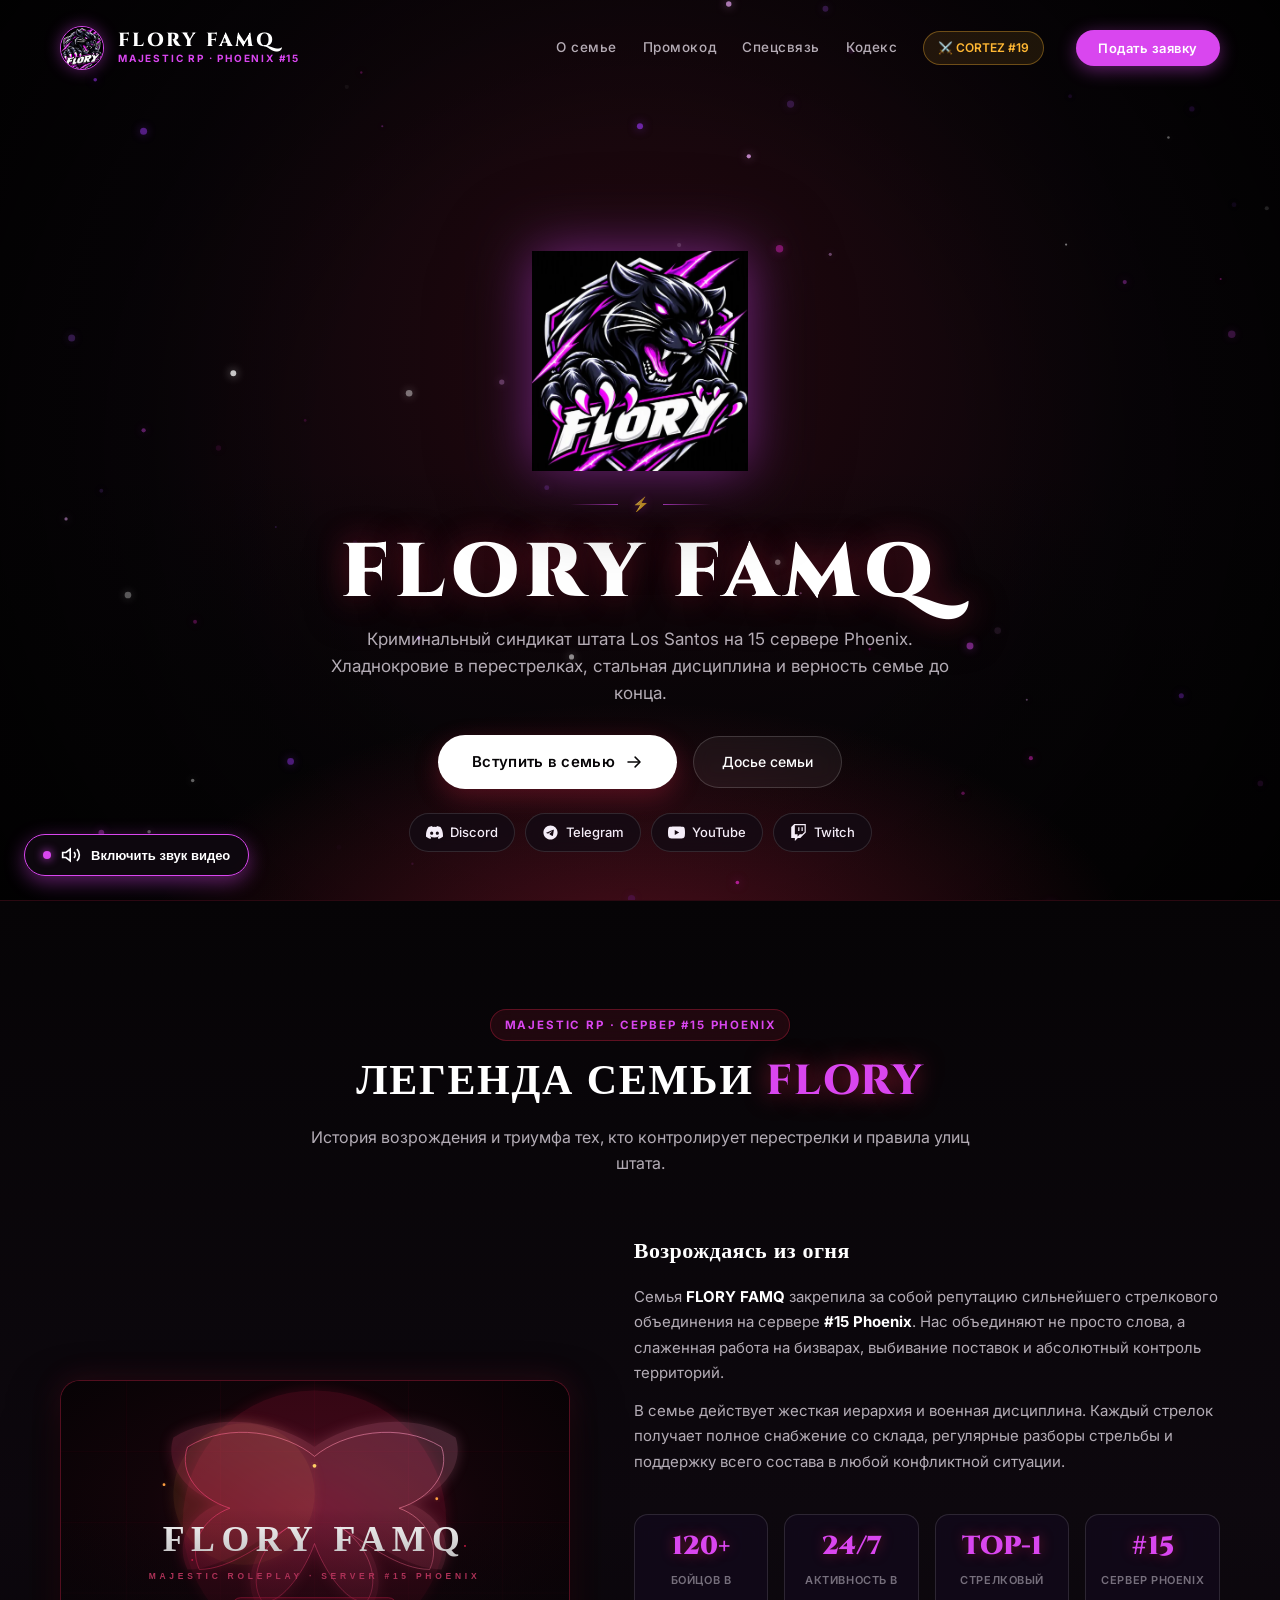
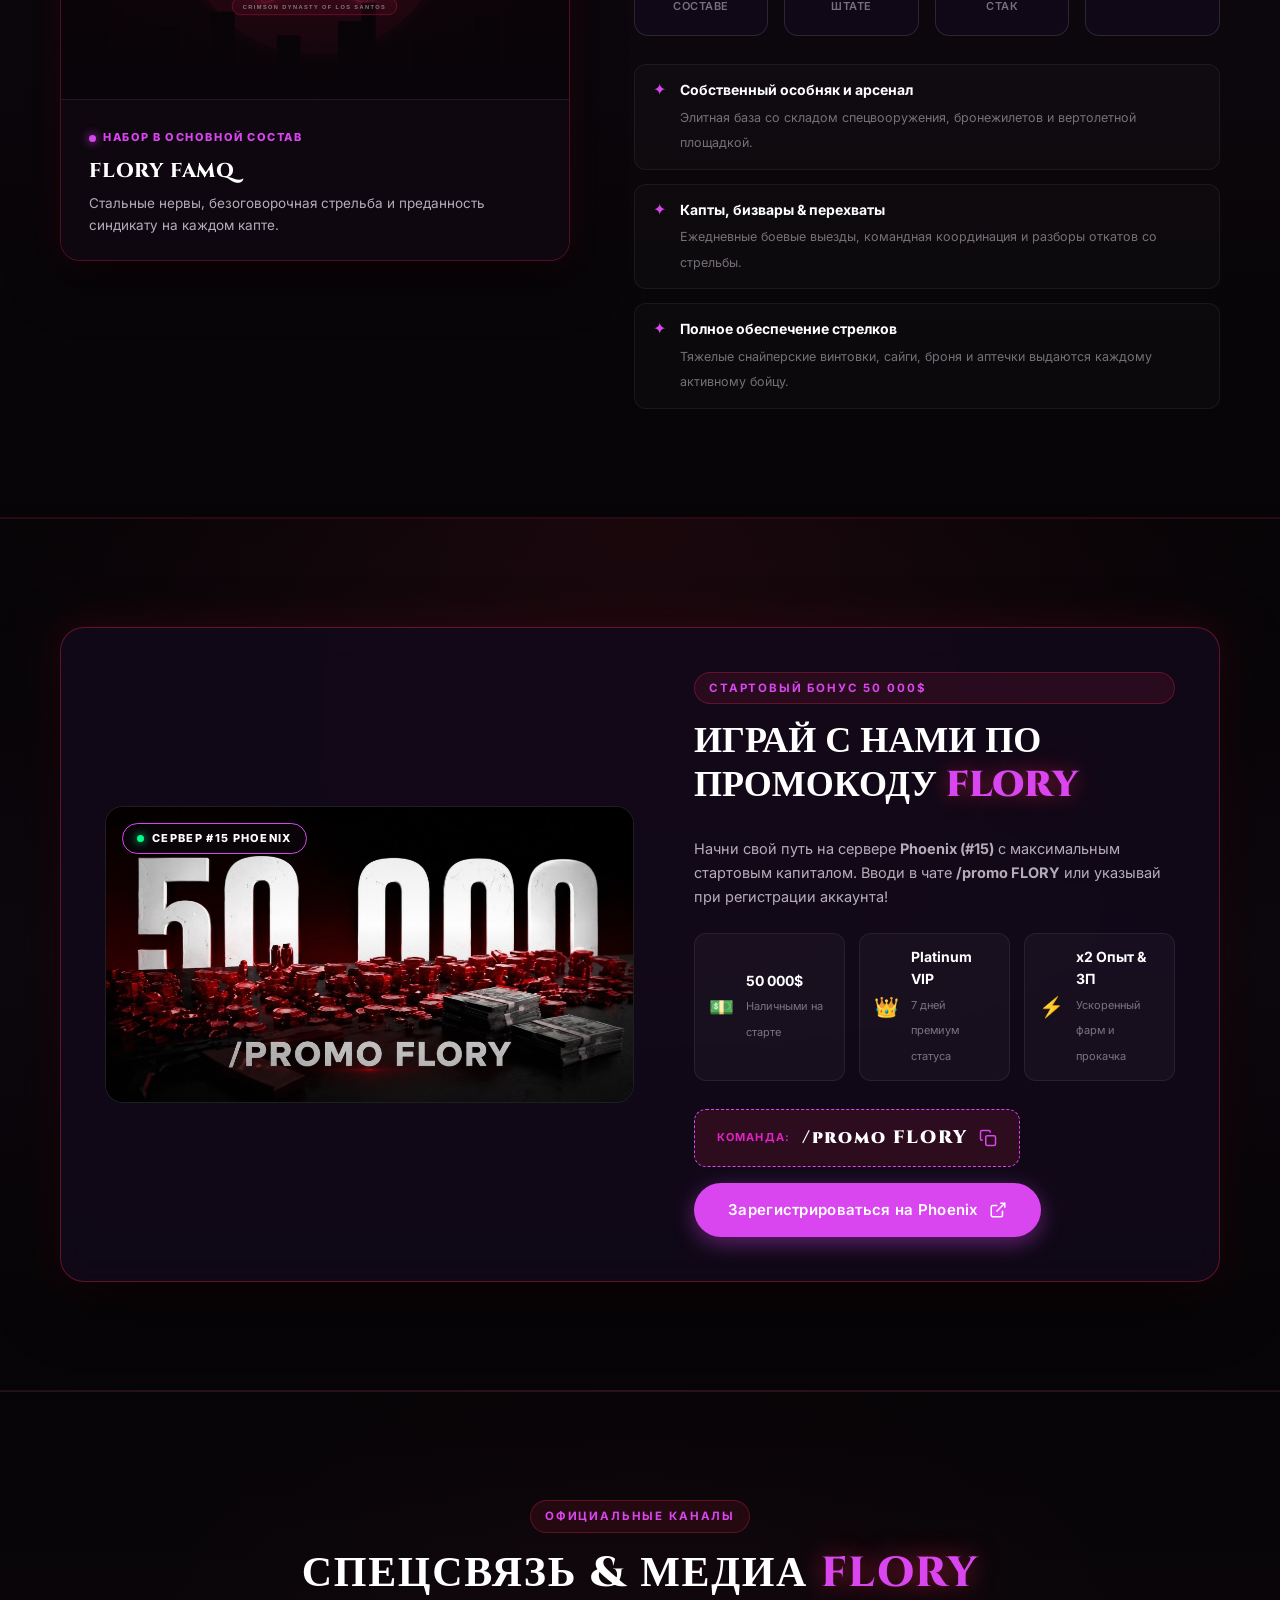
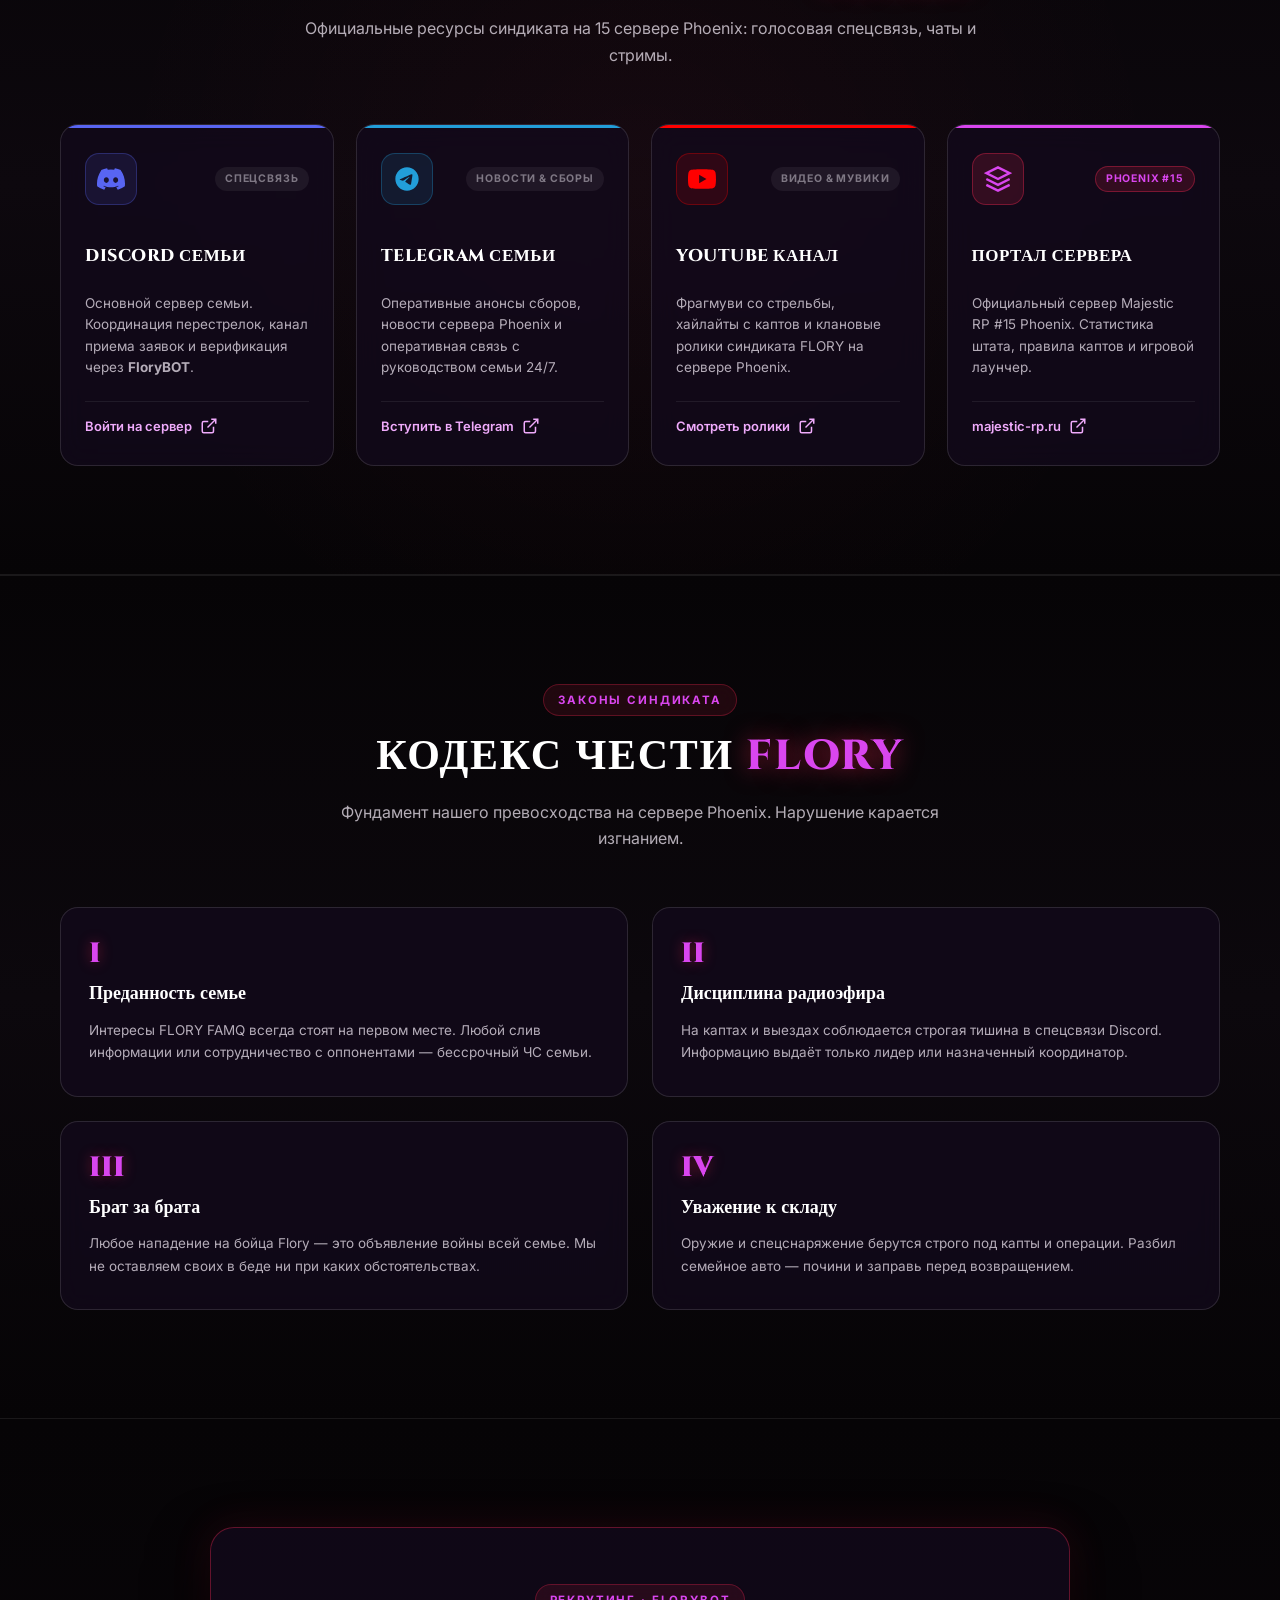
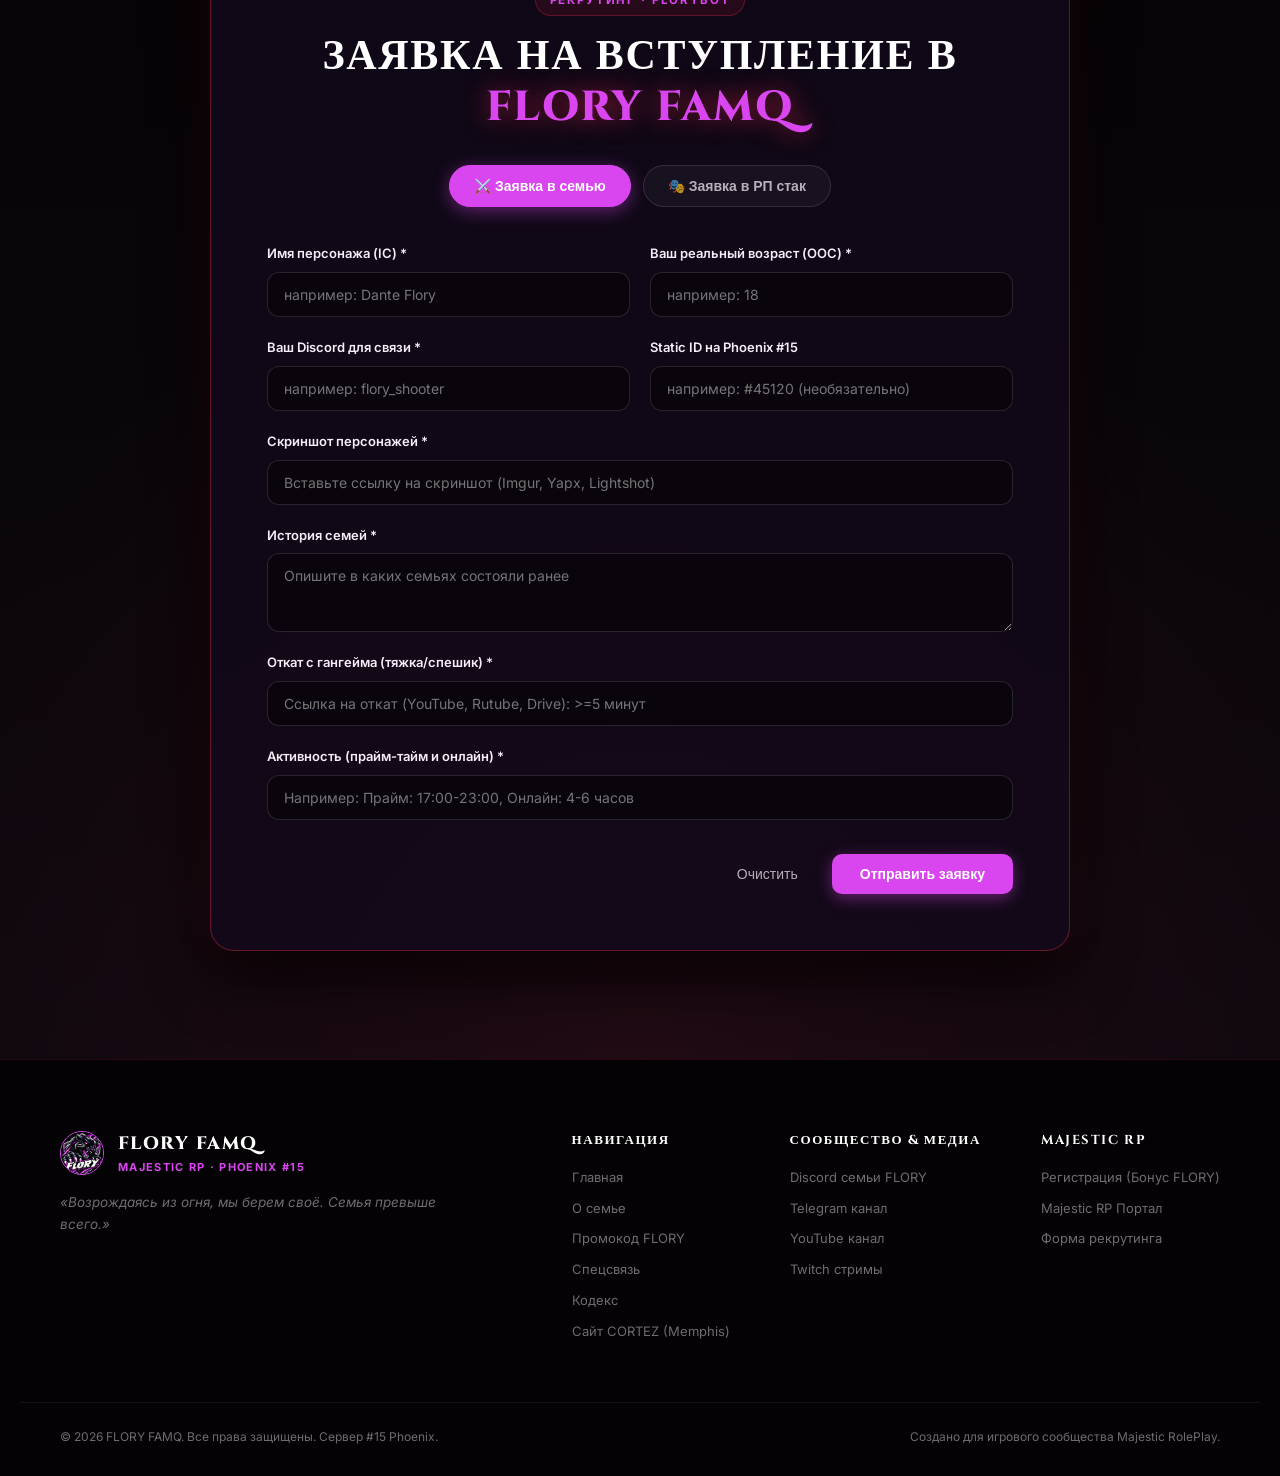
==== flory.html @ fea144b0 "Set custom full-screen hero video for FLORY FAMQ" ====
<!DOCTYPE html>
<html lang="ru">
<head>
  <meta charset="UTF-8">
  <meta name="viewport" content="width=device-width, initial-scale=1.0">
  <title>FLORY FAMQ — Majestic RP | 15 Сервер Phoenix</title>
  <meta name="description" content="Официальный портал семьи FLORY FAMQ на 15 сервере Phoenix проекта Majestic RolePlay. Доминирование, кодекс чести, промокод FLORY и вступление в семью.">
  <link rel="icon" type="image/png" href="assets/flory-logo.png">

  <!-- Google Fonts: Cinzel (gothic accent) & Inter -->
  <link rel="preconnect" href="https://fonts.googleapis.com">
  <link rel="preconnect" href="https://fonts.gstatic.com" crossorigin>
  <link href="https://fonts.googleapis.com/css2?family=Cinzel:wght@600;700;800;900&family=Inter:wght@400;500;600;700;800&display=swap" rel="stylesheet">

  <link rel="stylesheet" href="flory.css">
</head>
<body>

  <!-- ========================================================
       1. HERO SECTION (FULL VIEWPORT)
       ======================================================== -->
  <section class="hero-container" id="hero">
    
    <!-- Deep Obsidian Crimson Backdrop -->
    <div class="hero-backdrop"></div>

    <!-- Fullscreen Background Video -->
    <video autoplay muted loop playsinline preload="auto" class="bg-video" id="hero-bg-video">
      <source src="assets/flory-hero.mp4" type="video/mp4">
    </video>

    <!-- Crimson & Vignette Overlays -->
    <div class="overlay-bottom-fade"></div>
    <div class="overlay-vignette"></div>
    <div class="bottom-glow"></div>

    <!-- Phoenix Flame Embers Canvas -->
    <canvas id="ambient-canvas" class="ambient-canvas"></canvas>

    <!-- ========================================================
         NAVBAR
         ======================================================== -->
    <nav class="navbar">
      <a href="#hero" class="nav-brand" aria-label="FLORY FAMQ Home">
        <div class="brand-avatar-wrap">
          <img src="assets/flory-logo.png" alt="FLORY FAMQ Crest" class="brand-crest-img">
        </div>
        <div class="brand-info">
          <span class="brand-title">FLORY FAMQ</span>
          <span class="brand-subtitle">MAJESTIC RP · PHOENIX #15</span>
        </div>
      </a>

      <!-- Mobile Hamburger Button -->
      <button class="mobile-toggle" id="mobile-toggle" aria-label="Открыть меню" aria-expanded="false">
        <span></span>
        <span></span>
        <span></span>
      </button>

      <!-- Nav Links & CTA -->
      <div class="nav-right" id="nav-menu">
        <div class="nav-links">
          <a href="#about" class="nav-link">О семье</a>
          <a href="#promo" class="nav-link">Промокод</a>
          <a href="#socials" class="nav-link">Спецсвязь</a>
          <a href="#code" class="nav-link">Кодекс</a>
          <!-- Link to Cortez Family site -->
          <a href="index.html" class="nav-switcher-link" title="Перейти на сайт семьи Cortez (Memphis #19)">
            <span>⚔️ CORTEZ #19</span>
          </a>
        </div>
        
        <button class="nav-cta-btn" id="open-apply-btn" type="button">
          Подать заявку
        </button>
      </div>
    </nav>

    <!-- ========================================================
         HERO CONTENT
         ======================================================== -->
    <div class="hero-content">
      
      <!-- Official Panther Mascot & Emblem Centerpiece -->
      <div class="hero-brand-centerpiece">
        <img src="assets/flory-logo.png" alt="FLORY FAMQ Official Panther Emblem" class="hero-crest-img">
      </div>

      <!-- Flame Ornament -->
      <div class="hero-ornament">
        <span class="ornament-line"></span>
        <span class="ornament-glyph">⚡</span>
        <span class="ornament-line ornament-line-right"></span>
      </div>

      <h1 class="hero-title">FLORY FAMQ</h1>

      <p class="hero-subtext">
        Криминальный синдикат штата Los Santos на 15 сервере Phoenix.<br>
        Хладнокровие в перестрелках, стальная дисциплина и верность семье до конца.
      </p>

      <!-- Action Buttons -->
      <div class="hero-actions">
        <a href="#apply" class="primary-btn" id="hero-cta-btn">
          <span>Вступить в семью</span>
          <svg class="btn-arrow-icon" width="18" height="18" viewBox="0 0 24 24" fill="none" stroke="currentColor" stroke-width="2" stroke-linecap="round" stroke-linejoin="round">
            <path d="M4 12h15"></path>
            <path d="M13.5 5.5 20 12l-6.5 6.5"></path>
          </svg>
        </a>
        <a href="#about" class="secondary-btn">
          <span>Досье семьи</span>
        </a>
      </div>

      <!-- Quick Social Channels Bar -->
      <div class="hero-socials">
        <a href="https://discord.gg/majestic" target="_blank" rel="noopener noreferrer" class="hero-social-link discord-pill" title="Discord семьи FLORY">
          <svg width="17" height="17" viewBox="0 0 24 24" fill="currentColor">
            <path d="M20.317 4.37a19.791 19.791 0 0 0-4.885-1.515.074.074 0 0 0-.079.037c-.21.375-.444.864-.608 1.25a18.27 18.27 0 0 0-5.487 0 12.64 12.64 0 0 0-.617-1.25.077.077 0 0 0-.079-.037A19.736 19.736 0 0 0 3.677 4.37a.07.07 0 0 0-.032.027C.533 9.046-.32 13.58.099 18.057a.082.082 0 0 0 .031.057 19.9 19.9 0 0 0 5.993 3.03.078.078 0 0 0 .084-.028c.462-.63.874-1.295 1.226-1.994.021-.041.001-.09-.041-.106a13.107 13.107 0 0 1-1.872-.892.077.077 0 0 1-.008-.128 10.2 10.2 0 0 0 .372-.292.074.074 0 0 1 .077-.01c3.929 1.793 8.18 1.793 12.061 0a.074.074 0 0 1 .078.01c.12.098.246.198.373.292a.077.077 0 0 1-.006.127 12.299 12.299 0 0 1-1.873.894.077.077 0 0 0-.041.107c.36.698.772 1.362 1.225 1.993a.076.076 0 0 0 .084.028 19.839 19.839 0 0 0 6.002-3.03.077.077 0 0 0 .032-.054c.5-5.177-.838-9.674-3.549-13.66a.061.061 0 0 0-.031-.028zM8.02 15.33c-1.183 0-2.157-1.085-2.157-2.419 0-1.333.956-2.419 2.157-2.419 1.21 0 2.176 1.096 2.157 2.42 0 1.333-.956 2.418-2.157 2.418zm7.975 0c-1.183 0-2.157-1.085-2.157-2.419 0-1.333.955-2.419 2.157-2.419 1.21 0 2.176 1.096 2.157 2.42 0 1.333-.946 2.418-2.157 2.418z"/>
          </svg>
          <span>Discord</span>
        </a>
        <a href="https://t.me/majestic_rp" target="_blank" rel="noopener noreferrer" class="hero-social-link telegram-pill" title="Telegram семьи FLORY">
          <svg width="17" height="17" viewBox="0 0 24 24" fill="currentColor">
            <path d="M12 2C6.48 2 2 6.48 2 12s4.48 10 10 10 10-4.48 10-10S17.52 2 12 2zm4.64 6.8c-.15 1.58-.8 5.42-1.13 7.19-.14.75-.42 1-.68 1.03-.58.05-1.02-.38-1.58-.75-.88-.58-1.38-.94-2.23-1.5-.99-.65-.35-1.01.22-1.59.15-.15 2.71-2.48 2.76-2.69a.2.2 0 0 0-.05-.18c-.06-.05-.14-.03-.21-.02-.09.02-1.49.95-4.22 2.79-.4.27-.76.41-1.08.4-.36-.01-1.04-.2-1.55-.37-.63-.2-1.12-.31-1.08-.66.02-.18.27-.36.74-.55 2.92-1.27 4.86-2.11 5.83-2.51 2.78-1.16 3.35-1.36 3.73-1.36.08 0 .27.02.39.12.1.08.13.19.14.27-.01.06.01.24 0 .38z"/>
          </svg>
          <span>Telegram</span>
        </a>
        <a href="https://youtube.com" target="_blank" rel="noopener noreferrer" class="hero-social-link youtube-pill" title="YouTube канал семьи">
          <svg width="17" height="17" viewBox="0 0 24 24" fill="currentColor">
            <path d="M23.498 6.186a3.016 3.016 0 0 0-2.122-2.136C19.505 3.545 12 3.545 12 3.545s-7.505 0-9.377.505A3.017 3.017 0 0 0 .502 6.186C0 8.07 0 12 0 12s0 3.93.502 5.814a3.016 3.016 0 0 0 2.122 2.136c1.871.505 9.376.505 9.376.505s7.505 0 9.377-.505a3.015 3.015 0 0 0 2.122-2.136C24 15.93 24 12 24 12s0-3.93-.502-5.814zM9.545 15.568V8.432L15.818 12l-6.273 3.568z"/>
          </svg>
          <span>YouTube</span>
        </a>
        <a href="https://twitch.tv" target="_blank" rel="noopener noreferrer" class="hero-social-link twitch-pill" title="Twitch стримы">
          <svg width="17" height="17" viewBox="0 0 24 24" fill="currentColor">
            <path d="M11.571 4.714h1.715v5.143H11.57zm4.715 0H18v5.143h-1.714zM6 0L1.714 4.286v15.428h5.143V24l4.286-4.286h3.428L22.286 12V0zm14.571 11.143l-3.428 3.428h-3.429l-3 3v-3H6.857V1.714h13.714z"/>
          </svg>
          <span>Twitch</span>
        </a>
      </div>

    </div>
  </section>

  <!-- ========================================================
       2. SECTION: О СЕМЬЕ / ABOUT & LORE
       ======================================================== -->
  <section class="section section-about" id="about">
    <div class="section-container">
      
      <div class="section-header">
        <div class="badge-tag">MAJESTIC RP · СЕРВЕР #15 PHOENIX</div>
        <h2 class="section-title">ЛЕГЕНДА СЕМЬИ <span>FLORY</span></h2>
        <p class="section-lead">История возрождения и триумфа тех, кто контролирует перестрелки и правила улиц штата.</p>
      </div>

      <div class="about-grid">
        
        <!-- Left Banner Card -->
        <div class="about-banner-card">
          <div class="banner-image-wrap">
            <img src="assets/flory-banner.svg" alt="FLORY FAMQ Phoenix #15 Banner" class="banner-img">
            <div class="banner-overlay"></div>
          </div>
          <div class="banner-caption">
            <div class="tag-live"><span class="pulse-dot"></span>НАБОР В ОСНОВНОЙ СОСТАВ</div>
            <h3>FLORY FAMQ</h3>
            <p>Стальные нервы, безоговорочная стрельба и преданность синдикату на каждом капте.</p>
          </div>
        </div>

        <!-- Right Lore & Stats -->
        <div class="about-content">
          <div class="story-block">
            <h3 class="story-heading">Возрождаясь из огня</h3>
            <p>
              Семья <strong>FLORY FAMQ</strong> закрепила за собой репутацию сильнейшего стрелкового объединения на сервере <strong>#15 Phoenix</strong>. Нас объединяют не просто слова, а слаженная работа на бизварах, выбивание поставок и абсолютный контроль территорий.
            </p>
            <p>
              В семье действует жесткая иерархия и военная дисциплина. Каждый стрелок получает полное снабжение со склада, регулярные разборы стрельбы и поддержку всего состава в любой конфликтной ситуации.
            </p>
          </div>

          <!-- Family Stats Metrics -->
          <div class="stats-row">
            <div class="stat-card">
              <span class="stat-num" data-count="150">150+</span>
              <span class="stat-label">Бойцов в составе</span>
            </div>
            <div class="stat-card">
              <span class="stat-num">24/7</span>
              <span class="stat-label">Активность в штате</span>
            </div>
            <div class="stat-card">
              <span class="stat-num">TOP-1</span>
              <span class="stat-label">Стрелковый стак</span>
            </div>
            <div class="stat-card">
              <span class="stat-num">#15</span>
              <span class="stat-label">Сервер Phoenix</span>
            </div>
          </div>

          <!-- Feature Bullets -->
          <div class="features-list">
            <div class="feature-item">
              <div class="feature-icon">✦</div>
              <div>
                <strong>Собственный особняк и арсенал</strong>
                <span>Элитная база со складом спецвооружения, бронежилетов и вертолетной площадкой.</span>
              </div>
            </div>
            <div class="feature-item">
              <div class="feature-icon">✦</div>
              <div>
                <strong>Капты, бизвары & перехваты</strong>
                <span>Ежедневные боевые выезды, командная координация и разборы откатов со стрельбы.</span>
              </div>
            </div>
            <div class="feature-item">
              <div class="feature-icon">✦</div>
              <div>
                <strong>Полное обеспечение стрелков</strong>
                <span>Тяжелые снайперские винтовки, сайги, броня и аптечки выдаются каждому активному бойцу.</span>
              </div>
            </div>
          </div>

        </div>

      </div>

    </div>
  </section>

  <!-- ========================================================
       3. SECTION: ПРОМОКОД / BONUS & REGISTRATION
       ======================================================== -->
  <section class="section section-promo" id="promo">
    <div class="section-container">
      
      <div class="promo-card">
        
        <div class="promo-banner-wrap">
          <img src="assets/flory-promo.jpg" alt="Majestic RP Phoenix Promo FLORY 50 000$" class="promo-banner-img">
          <div class="promo-banner-overlay"></div>
          <div class="promo-server-tag">
            <span class="live-dot"></span> СЕРВЕР #15 PHOENIX
          </div>
        </div>

        <div class="promo-info">
          <div class="badge-tag">СТАРТОВЫЙ БОНУС 50 000$</div>
          <h2 class="promo-title">ИГРАЙ С НАМИ ПО ПРОМОКОДУ <span class="crimson-text">FLORY</span></h2>
          <p class="promo-lead">
            Начни свой путь на сервере <strong>Phoenix (#15)</strong> с максимальным стартовым капиталом. Вводи в чате <strong>/promo FLORY</strong> или указывай при регистрации аккаунта!
          </p>

          <div class="promo-perks">
            <div class="perk-box">
              <span class="perk-icon">💵</span>
              <div class="perk-text">
                <strong>50 000$</strong>
                <span>Наличными на старте</span>
              </div>
            </div>
            <div class="perk-box">
              <span class="perk-icon">👑</span>
              <div class="perk-text">
                <strong>Platinum VIP</strong>
                <span>7 дней премиум статуса</span>
              </div>
            </div>
            <div class="perk-box">
              <span class="perk-icon">⚡</span>
              <div class="perk-text">
                <strong>x2 Опыт & ЗП</strong>
                <span>Ускоренный фарм и прокачка</span>
              </div>
            </div>
          </div>

          <!-- Interactive Promo Copy & Register Button -->
          <div class="promo-actions">
            <div class="promo-code-box" id="copy-promo-btn" title="Нажмите, чтобы скопировать промокод">
              <span class="code-label">КОМАНДА:</span>
              <span class="code-val">/promo FLORY</span>
              <svg class="copy-icon" width="18" height="18" viewBox="0 0 24 24" fill="none" stroke="currentColor" stroke-width="2">
                <rect x="9" y="9" width="13" height="13" rx="2" ry="2"></rect>
                <path d="M5 15H4a2 2 0 0 1-2-2V4a2 2 0 0 1 2-2h9a2 2 0 0 1 2 2v1"></path>
              </svg>
            </div>

            <a href="https://majestic-rp.ru/register/?utm_campaign=flory" target="_blank" rel="noopener noreferrer" class="primary-btn promo-register-btn">
              <span>Зарегистрироваться на Phoenix</span>
              <svg width="18" height="18" viewBox="0 0 24 24" fill="none" stroke="currentColor" stroke-width="2">
                <path d="M18 13v6a2 2 0 0 1-2 2H5a2 2 0 0 1-2-2V8a2 2 0 0 1 2-2h6"></path>
                <polyline points="15 3 21 3 21 9"></polyline>
                <line x1="10" y1="14" x2="21" y2="3"></line>
              </svg>
            </a>
          </div>

        </div>

      </div>

    </div>
  </section>

  <!-- ========================================================
       4. SECTION: СПЕЦСВЯЗЬ & МЕДИА / SOCIALS & MEDIA HUB
       ======================================================== -->
  <section class="section section-socials" id="socials">
    <div class="section-container">
      
      <div class="section-header">
        <div class="badge-tag">ОФИЦИАЛЬНЫЕ КАНАЛЫ</div>
        <h2 class="section-title">СПЕЦСВЯЗЬ & МЕДИА <span class="crimson-text">FLORY</span></h2>
        <p class="section-lead">Официальные ресурсы синдиката на 15 сервере Phoenix: голосовая спецсвязь, чаты и стримы.</p>
      </div>

      <div class="socials-grid">
        
        <!-- Discord Card -->
        <a href="https://discord.gg/majestic" target="_blank" rel="noopener noreferrer" class="social-card card-discord">
          <div class="social-card-header">
            <div class="social-icon-box icon-discord">
              <svg width="28" height="28" viewBox="0 0 24 24" fill="currentColor">
                <path d="M20.317 4.37a19.791 19.791 0 0 0-4.885-1.515.074.074 0 0 0-.079.037c-.21.375-.444.864-.608 1.25a18.27 18.27 0 0 0-5.487 0 12.64 12.64 0 0 0-.617-1.25.077.077 0 0 0-.079-.037A19.736 19.736 0 0 0 3.677 4.37a.07.07 0 0 0-.032.027C.533 9.046-.32 13.58.099 18.057a.082.082 0 0 0 .031.057 19.9 19.9 0 0 0 5.993 3.03.078.078 0 0 0 .084-.028c.462-.63.874-1.295 1.226-1.994.021-.041.001-.09-.041-.106a13.107 13.107 0 0 1-1.872-.892.077.077 0 0 1-.008-.128 10.2 10.2 0 0 0 .372-.292.074.074 0 0 1 .077-.01c3.929 1.793 8.18 1.793 12.061 0a.074.074 0 0 1 .078.01c.12.098.246.198.373.292a.077.077 0 0 1-.006.127 12.299 12.299 0 0 1-1.873.894.077.077 0 0 0-.041.107c.36.698.772 1.362 1.225 1.993a.076.076 0 0 0 .084.028 19.839 19.839 0 0 0 6.002-3.03.077.077 0 0 0 .032-.054c.5-5.177-.838-9.674-3.549-13.66a.061.061 0 0 0-.031-.028zM8.02 15.33c-1.183 0-2.157-1.085-2.157-2.419 0-1.333.956-2.419 2.157-2.419 1.21 0 2.176 1.096 2.157 2.42 0 1.333-.956 2.418-2.157 2.418zm7.975 0c-1.183 0-2.157-1.085-2.157-2.419 0-1.333.955-2.419 2.157-2.419 1.21 0 2.176 1.096 2.157 2.42 0 1.333-.946 2.418-2.157 2.418z"/>
              </svg>
            </div>
            <div class="social-badge">СПЕЦСВЯЗЬ</div>
          </div>
          <h3 class="social-card-title">DISCORD СЕМЬИ</h3>
          <p class="social-card-desc">
            Основной сервер семьи. Координация перестрелок, канал приема заявок и верификация через <strong>FloryBOT</strong>.
          </p>
          <div class="social-card-cta">
            <span>Войти на сервер</span>
            <svg width="18" height="18" viewBox="0 0 24 24" fill="none" stroke="currentColor" stroke-width="2">
              <path d="M18 13v6a2 2 0 0 1-2 2H5a2 2 0 0 1-2-2V8a2 2 0 0 1 2-2h6"></path>
              <polyline points="15 3 21 3 21 9"></polyline>
              <line x1="10" y1="14" x2="21" y2="3"></line>
            </svg>
          </div>
        </a>

        <!-- Telegram Card -->
        <a href="https://t.me/majestic_rp" target="_blank" rel="noopener noreferrer" class="social-card card-telegram">
          <div class="social-card-header">
            <div class="social-icon-box icon-telegram">
              <svg width="28" height="28" viewBox="0 0 24 24" fill="currentColor">
                <path d="M12 2C6.48 2 2 6.48 2 12s4.48 10 10 10 10-4.48 10-10S17.52 2 12 2zm4.64 6.8c-.15 1.58-.8 5.42-1.13 7.19-.14.75-.42 1-.68 1.03-.58.05-1.02-.38-1.58-.75-.88-.58-1.38-.94-2.23-1.5-.99-.65-.35-1.01.22-1.59.15-.15 2.71-2.48 2.76-2.69a.2.2 0 0 0-.05-.18c-.06-.05-.14-.03-.21-.02-.09.02-1.49.95-4.22 2.79-.4.27-.76.41-1.08.4-.36-.01-1.04-.2-1.55-.37-.63-.2-1.12-.31-1.08-.66.02-.18.27-.36.74-.55 2.92-1.27 4.86-2.11 5.83-2.51 2.78-1.16 3.35-1.36 3.73-1.36.08 0 .27.02.39.12.1.08.13.19.14.27-.01.06.01.24 0 .38z"/>
              </svg>
            </div>
            <div class="social-badge">НОВОСТИ & СБОРЫ</div>
          </div>
          <h3 class="social-card-title">TELEGRAM СЕМЬИ</h3>
          <p class="social-card-desc">
            Оперативные анонсы сборов, новости сервера Phoenix и оперативная связь с руководством семьи 24/7.
          </p>
          <div class="social-card-cta">
            <span>Вступить в Telegram</span>
            <svg width="18" height="18" viewBox="0 0 24 24" fill="none" stroke="currentColor" stroke-width="2">
              <path d="M18 13v6a2 2 0 0 1-2 2H5a2 2 0 0 1-2-2V8a2 2 0 0 1 2-2h6"></path>
              <polyline points="15 3 21 3 21 9"></polyline>
              <line x1="10" y1="14" x2="21" y2="3"></line>
            </svg>
          </div>
        </a>

        <!-- YouTube Card -->
        <a href="https://youtube.com" target="_blank" rel="noopener noreferrer" class="social-card card-youtube">
          <div class="social-card-header">
            <div class="social-icon-box icon-youtube">
              <svg width="28" height="28" viewBox="0 0 24 24" fill="currentColor">
                <path d="M23.498 6.186a3.016 3.016 0 0 0-2.122-2.136C19.505 3.545 12 3.545 12 3.545s-7.505 0-9.377.505A3.017 3.017 0 0 0 .502 6.186C0 8.07 0 12 0 12s0 3.93.502 5.814a3.016 3.016 0 0 0 2.122 2.136c1.871.505 9.376.505 9.376.505s7.505 0 9.377-.505a3.015 3.015 0 0 0 2.122-2.136C24 15.93 24 12 24 12s0-3.93-.502-5.814zM9.545 15.568V8.432L15.818 12l-6.273 3.568z"/>
              </svg>
            </div>
            <div class="social-badge">ВИДЕО & МУВИКИ</div>
          </div>
          <h3 class="social-card-title">YOUTUBE КАНАЛ</h3>
          <p class="social-card-desc">
            Фрагмуви со стрельбы, хайлайты с каптов и клановые ролики синдиката FLORY на сервере Phoenix.
          </p>
          <div class="social-card-cta">
            <span>Смотреть ролики</span>
            <svg width="18" height="18" viewBox="0 0 24 24" fill="none" stroke="currentColor" stroke-width="2">
              <path d="M18 13v6a2 2 0 0 1-2 2H5a2 2 0 0 1-2-2V8a2 2 0 0 1 2-2h6"></path>
              <polyline points="15 3 21 3 21 9"></polyline>
              <line x1="10" y1="14" x2="21" y2="3"></line>
            </svg>
          </div>
        </a>

        <!-- Phoenix Portal Card -->
        <a href="https://majestic-rp.ru" target="_blank" rel="noopener noreferrer" class="social-card card-phoenix">
          <div class="social-card-header">
            <div class="social-icon-box icon-phoenix">
              <svg width="28" height="28" viewBox="0 0 24 24" fill="none" stroke="currentColor" stroke-width="2">
                <path d="M12 2L2 7l10 5 10-5-10-5zM2 17l10 5 10-5M2 12l10 5 10-5"></path>
              </svg>
            </div>
            <div class="social-badge badge-crimson">PHOENIX #15</div>
          </div>
          <h3 class="social-card-title">ПОРТАЛ СЕРВЕРА</h3>
          <p class="social-card-desc">
            Официальный сервер Majestic RP #15 Phoenix. Статистика штата, правила каптов и игровой лаунчер.
          </p>
          <div class="social-card-cta">
            <span>majestic-rp.ru</span>
            <svg width="18" height="18" viewBox="0 0 24 24" fill="none" stroke="currentColor" stroke-width="2">
              <path d="M18 13v6a2 2 0 0 1-2 2H5a2 2 0 0 1-2-2V8a2 2 0 0 1 2-2h6"></path>
              <polyline points="15 3 21 3 21 9"></polyline>
              <line x1="10" y1="14" x2="21" y2="3"></line>
            </svg>
          </div>
        </a>

      </div>

    </div>
  </section>

  <!-- ========================================================
       5. SECTION: КОДЕКС ЧЕСТИ / CODE OF HONOR
       ======================================================== -->
  <section class="section section-code" id="code">
    <div class="section-container">
      
      <div class="section-header">
        <div class="badge-tag">ЗАКОНЫ СИНДИКАТА</div>
        <h2 class="section-title">КОДЕКС ЧЕСТИ <span>FLORY</span></h2>
        <p class="section-lead">Фундамент нашего превосходства на сервере Phoenix. Нарушение карается изгнанием.</p>
      </div>

      <div class="code-grid">
        
        <div class="code-card">
          <div class="code-num">I</div>
          <h3 class="code-title">Преданность семье</h3>
          <p class="code-desc">
            Интересы FLORY FAMQ всегда стоят на первом месте. Любой слив информации или сотрудничество с оппонентами — бессрочный ЧС семьи.
          </p>
        </div>

        <div class="code-card">
          <div class="code-num">II</div>
          <h3 class="code-title">Дисциплина радиоэфира</h3>
          <p class="code-desc">
            На каптах и выездах соблюдается строгая тишина в спецсвязи Discord. Информацию выдаёт только лидер или назначенный координатор.
          </p>
        </div>

        <div class="code-card">
          <div class="code-num">III</div>
          <h3 class="code-title">Брат за брата</h3>
          <p class="code-desc">
            Любое нападение на бойца Flory — это объявление войны всей семье. Мы не оставляем своих в беде ни при каких обстоятельствах.
          </p>
        </div>

        <div class="code-card">
          <div class="code-num">IV</div>
          <h3 class="code-title">Уважение к складу</h3>
          <p class="code-desc">
            Оружие и спецснаряжение берутся строго под капты и операции. Разбил семейное авто — почини и заправь перед возвращением.
          </p>
        </div>

      </div>

    </div>
  </section>

  <!-- ========================================================
       6. SECTION: ЗАЯВКА НА ВСТУПЛЕНИЕ / APPLICATION
       ======================================================== -->
  <section class="section section-apply" id="apply">
    <div class="section-container">
      
      <div class="apply-box">
        
        <div class="apply-header">
          <div class="badge-tag">РЕКРУТИНГ · FLORYBOT</div>
          <h2 class="section-title">ЗАЯВКА НА ВСТУПЛЕНИЕ В <span>FLORY FAMQ</span></h2>
        </div>

        <!-- Application Tabs -->
        <div class="apply-tabs" role="tablist">
          <button type="button" class="apply-tab-btn active" id="tab-family" data-type="family" role="tab" aria-selected="true">
            ⚔️ Заявка в семью
          </button>
          <button type="button" class="apply-tab-btn" id="tab-rp" data-type="rp" role="tab" aria-selected="false">
            🎭 Заявка в РП стак
          </button>
        </div>

        <!-- Application Form -->
        <form class="apply-form" id="apply-form">
          
          <div class="form-row">
            <div class="form-group">
              <label for="char-name">Имя персонажа (IC) *</label>
              <input type="text" id="char-name" name="charName" placeholder="например: Dante Flory" required>
            </div>
            <div class="form-group">
              <label for="ooc-age">Ваш реальный возраст (OOC) *</label>
              <input type="number" id="ooc-age" name="oocAge" placeholder="например: 18" min="14" max="99" required>
            </div>
          </div>

          <div class="form-row">
            <div class="form-group">
              <label for="discord-contact">Ваш Discord для связи *</label>
              <input type="text" id="discord-contact" name="discordContact" placeholder="например: flory_shooter" required>
            </div>
            <div class="form-group">
              <label for="static-id-contact">Static ID на Phoenix #15</label>
              <input type="text" id="static-id-contact" name="staticId" placeholder="например: #45120 (необязательно)">
            </div>
          </div>

          <div class="form-group full-width">
            <label for="screenshot-characters">Скриншот персонажей *</label>
            <input type="url" id="screenshot-characters" name="screenshotCharacters" placeholder="Вставьте ссылку на скриншот (Imgur, Yapx, Lightshot)" required>
          </div>

          <div class="form-group full-width">
            <label for="family-history">История семей *</label>
            <textarea id="family-history" name="familyHistory" rows="3" placeholder="Опишите в каких семьях состояли ранее" required></textarea>
          </div>

          <!-- Ganggame Rollback (Only for Family main squad) -->
          <div class="form-group full-width" id="ganggame-group">
            <label for="ganggame-rollback">Откат с гангейма (тяжка/спешик) *</label>
            <input type="url" id="ganggame-rollback" name="ganggameRollback" placeholder="Ссылка на откат (YouTube, Rutube, Drive): >=5 минут" required>
          </div>

          <div class="form-group full-width">
            <label for="activity-time">Активность (прайм-тайм и онлайн) *</label>
            <input type="text" id="activity-time" name="activityTime" placeholder="Например: Прайм: 17:00-23:00, Онлайн: 4-6 часов" required>
          </div>

          <!-- Actions -->
          <div class="discord-actions">
            <button type="reset" class="discord-cancel-btn" id="form-cancel-btn">Очистить</button>
            <button type="submit" class="discord-submit-btn">Отправить заявку</button>
          </div>

        </form>

        <!-- Success Message -->
        <div class="apply-success" id="apply-success" style="display: none;">
          <div class="success-icon">🔥</div>
          <h3 id="success-title">Заявка сформирована для FloryBOT!</h3>
          <p>
            Текст заявки успешно скопирован в буфер обмена.<br>
            Перейдите в наш Discord в канал <strong>#заявки</strong> и отправьте скопированный текст.
          </p>
          <div class="apply-success-actions">
            <a href="https://discord.gg/majestic" target="_blank" rel="noopener noreferrer" class="primary-btn success-discord-btn">
              <span>Открыть Discord семьи</span>
              <svg width="18" height="18" viewBox="0 0 24 24" fill="none" stroke="currentColor" stroke-width="2">
                <path d="M18 13v6a2 2 0 0 1-2 2H5a2 2 0 0 1-2-2V8a2 2 0 0 1 2-2h6"></path>
                <polyline points="15 3 21 3 21 9"></polyline>
                <line x1="10" y1="14" x2="21" y2="3"></line>
              </svg>
            </a>
            <button type="button" class="form-reset-btn" id="reset-form-btn">Подать еще одну заявку</button>
          </div>
        </div>

      </div>

    </div>
  </section>

  <!-- ========================================================
       FOOTER
       ======================================================== -->
  <footer class="footer">
    <div class="footer-container">
      
      <div class="footer-brand">
        <div class="footer-logo">
          <img src="assets/flory-logo.png" alt="FLORY FAMQ Crest" class="footer-crest">
          <div>
            <div class="footer-title">FLORY FAMQ</div>
            <div class="footer-sub">MAJESTIC RP · PHOENIX #15</div>
          </div>
        </div>
        <p class="footer-quote">
          «Возрождаясь из огня, мы берем своё. Семья превыше всего.»
        </p>
      </div>

      <div class="footer-links-group">
        <div class="footer-col">
          <h4>Навигация</h4>
          <a href="#hero">Главная</a>
          <a href="#about">О семье</a>
          <a href="#promo">Промокод FLORY</a>
          <a href="#socials">Спецсвязь</a>
          <a href="#code">Кодекс</a>
          <a href="index.html">Сайт CORTEZ (Memphis)</a>
        </div>
        <div class="footer-col">
          <h4>Сообщество & Медиа</h4>
          <a href="https://discord.gg/majestic" target="_blank" rel="noopener noreferrer">Discord семьи FLORY</a>
          <a href="https://t.me/majestic_rp" target="_blank" rel="noopener noreferrer">Telegram канал</a>
          <a href="https://youtube.com" target="_blank" rel="noopener noreferrer">YouTube канал</a>
          <a href="https://twitch.tv" target="_blank" rel="noopener noreferrer">Twitch стримы</a>
        </div>
        <div class="footer-col">
          <h4>Majestic RP</h4>
          <a href="https://majestic-rp.ru/register/?utm_campaign=flory" target="_blank" rel="noopener">Регистрация (Бонус FLORY)</a>
          <a href="https://majestic-rp.ru" target="_blank" rel="noopener">Majestic RP Портал</a>
          <a href="#apply">Форма рекрутинга</a>
        </div>
      </div>

    </div>

    <div class="footer-bottom">
      <div class="footer-bottom-container">
        <span>© 2026 FLORY FAMQ. Все права защищены. Сервер #15 Phoenix.</span>
        <span>Создано для игрового сообщества Majestic RolePlay.</span>
      </div>
    </div>
  </footer>

  <!-- ========================================================
       QUICK APPLICATION MODAL (<dialog>)
       ======================================================== -->
  <dialog class="modal-dialog" id="quick-dialog">
    <div class="modal-content">
      <button class="modal-close" id="modal-close" aria-label="Закрыть">&times;</button>
      
      <div class="modal-header">
        <div class="badge-tag">БЫСТРЫЙ КОНТАКТ</div>
        <h3 class="section-title" style="font-size:24px;">ВСТУПИТЬ В <span class="crimson-text">FLORY</span></h3>
        <p class="section-lead" style="font-size:13px;">Оставьте свой Discord, и куратор рекрутинга свяжется с вами.</p>
      </div>

      <form id="modal-form" class="apply-form">
        <div class="form-group">
          <label for="m-name">Имя персонажа / Static ID</label>
          <input type="text" id="m-name" placeholder="Dante Flory #45120" required>
        </div>
        <div class="form-group">
          <label for="m-discord">Ваш Discord для связи</label>
          <input type="text" id="m-discord" placeholder="flory_member" required>
        </div>
        <button type="submit" class="primary-btn" style="width:100%; justify-content:center; margin-top:8px;">
          <span>Отправить контакты</span>
        </button>
      </form>

      <div class="modal-success" id="modal-success" style="display:none; text-align:center; padding:20px 0;">
        <div class="success-icon">🔥</div>
        <h4 style="color:#fff; margin-bottom:6px;">Контакты отправлены!</h4>
        <p style="font-size:13px; color:var(--text-muted);">Мы свяжемся с вами в Discord в ближайшее время.</p>
      </div>
    </div>
  </dialog>

  <!-- Floating Unmute Indicator -->
  <div class="unmute-banner" id="unmute-banner">
    <button class="unmute-action-btn" id="unmute-action-btn" type="button">
      <span class="unmute-pulse"></span>
      <svg width="20" height="20" viewBox="0 0 24 24" fill="none" stroke="currentColor" stroke-width="2">
        <polygon points="11 5 6 9 2 9 2 15 6 15 11 19 11 5"></polygon>
        <path d="M19.07 4.93a10 10 0 0 1 0 14.14M15.54 8.46a5 5 0 0 1 0 7.07"></path>
      </svg>
      <span>Включить звук видео</span>
    </button>
  </div>

  <!-- Notification Toast -->
  <div class="toast" id="toast" role="alert" aria-live="polite"></div>

  <script src="flory.js"></script>
</body>
</html>
---- flory.css ----
/* ==========================================================================
   FLORY FAMQ — MAJESTIC RP SERVER #15 PHOENIX
   Official Syndicate Portal Stylesheet — Phoenix Crimson Noir Edition
   ========================================================================== */

:root {
  /* Core Colors */
  --bg-deep: #050308;
  --bg-dark: #0a0610;
  --bg-surface: #12091c;
  --bg-card: rgba(18, 9, 28, 0.78);
  --bg-card-hover: rgba(28, 14, 44, 0.9);

  --text-main: #f5edf8;
  --text-headline: #ffffff;
  --text-muted: rgba(245, 237, 248, 0.72);
  --text-subtle: rgba(245, 237, 248, 0.45);

  /* Cyber Neon Violet & Magenta Accents (from FLORY Official Panther) */
  --accent-primary: #D946EF;
  --accent-secondary: #E024C3;
  --accent-purple: #9333EA;
  --accent-glow: rgba(217, 70, 239, 0.42);
  --accent-light: #fae8ff;
  --link-crimson: #f0abfc;

  --border-glass: rgba(255, 255, 255, 0.12);
  --border-glass-hover: rgba(255, 255, 255, 0.3);
  --border-accent: rgba(217, 70, 239, 0.38);

  --font-main: 'Inter', -apple-system, BlinkMacSystemFont, "Segoe UI", Roboto, sans-serif;
  --font-accent: 'Cinzel', Georgia, serif;

  --transition-fast: 0.2s cubic-bezier(0.16, 1, 0.3, 1);
  --transition-smooth: 0.35s cubic-bezier(0.16, 1, 0.3, 1);
}

/* Base Reset */
*, *::before, *::after {
  box-sizing: border-box;
}

html {
  scroll-behavior: smooth;
  font-size: 16px;
  background-color: var(--bg-dark);
}

body {
  margin: 0;
  padding: 0;
  background: var(--bg-dark);
  font-family: var(--font-main);
  color: var(--text-main);
  -webkit-font-smoothing: antialiased;
  -moz-osx-font-smoothing: grayscale;
  line-height: 1.6;
  overflow-x: hidden;
}

a {
  color: var(--link-crimson);
  text-decoration: none;
  transition: color var(--transition-fast);
}

a:hover {
  color: #ffffff;
}

img, video {
  max-width: 100%;
  display: block;
}

.crimson-text {
  color: var(--accent-primary);
  text-shadow: 0 0 20px rgba(255, 42, 84, 0.5);
}

/* Common Section Container */
.section {
  position: relative;
  padding: clamp(70px, 12vh, 120px) 0;
  overflow: hidden;
}

.section-container {
  width: 100%;
  max-width: 1240px;
  margin: 0 auto;
  padding: 0 clamp(20px, 4vw, 40px);
  position: relative;
  z-index: 2;
}

.section-header {
  text-align: center;
  max-width: 680px;
  margin: 0 auto 56px auto;
}

.badge-tag {
  display: inline-flex;
  align-items: center;
  gap: 8px;
  font-size: 11.5px;
  font-weight: 700;
  letter-spacing: 0.16em;
  text-transform: uppercase;
  color: var(--accent-primary);
  background: rgba(255, 42, 84, 0.1);
  border: 1px solid rgba(255, 42, 84, 0.28);
  padding: 6px 14px;
  border-radius: 999px;
  margin-bottom: 16px;
  backdrop-filter: blur(8px);
}

.section-title {
  font-family: var(--font-accent);
  font-size: clamp(28px, 4vw, 42px);
  font-weight: 800;
  color: var(--text-headline);
  letter-spacing: 0.04em;
  margin: 0 0 16px 0;
  line-height: 1.2;
}

.section-title span {
  color: var(--accent-primary);
  text-shadow: 0 0 24px rgba(255, 42, 84, 0.6);
}

.section-lead {
  font-size: clamp(14px, 1.8vw, 16px);
  color: var(--text-muted);
  line-height: 1.65;
  margin: 0;
}

/* ==========================================================================
   1. HERO SECTION (FULL VIEWPORT)
   ========================================================================== */

.hero-container {
  position: relative;
  width: 100vw;
  height: 100vh;
  min-height: 680px;
  overflow: hidden;
  display: flex;
  flex-direction: column;
  justify-content: space-between;
  background-color: #060406;
}

.hero-backdrop {
  position: absolute;
  inset: 0;
  background: radial-gradient(circle at 50% 40%, rgba(255, 42, 84, 0.12) 0%, rgba(10, 5, 10, 0.85) 60%, #060406 100%);
  z-index: 1;
}

.bg-video {
  position: absolute;
  top: 50%;
  left: 50%;
  min-width: 100%;
  min-height: 100%;
  width: auto;
  height: auto;
  transform: translate(-50%, -50%);
  object-fit: cover;
  z-index: 0;
  opacity: 0.45;
  filter: contrast(1.1) saturate(1.2);
}

/* Overlays */
.overlay-bottom-fade {
  position: absolute;
  bottom: 0;
  left: 0;
  right: 0;
  height: 48%;
  background: linear-gradient(180deg, transparent 0%, rgba(6, 4, 6, 0.7) 50%, #060406 100%);
  z-index: 2;
  pointer-events: none;
}

.overlay-vignette {
  position: absolute;
  inset: 0;
  background: radial-gradient(circle at 50% 50%, transparent 40%, rgba(0, 0, 0, 0.82) 100%);
  z-index: 2;
  pointer-events: none;
}

.bottom-glow {
  position: absolute;
  bottom: -60px;
  left: 50%;
  transform: translateX(-50%);
  width: 80vw;
  max-width: 1000px;
  height: 260px;
  background: radial-gradient(ellipse at 50% 100%, rgba(255, 42, 84, 0.28) 0%, transparent 70%);
  z-index: 2;
  pointer-events: none;
}

.ambient-canvas {
  position: absolute;
  inset: 0;
  width: 100%;
  height: 100%;
  z-index: 3;
  pointer-events: none;
}

/* ==========================================================================
   NAVBAR
   ========================================================================== */

.navbar {
  position: relative;
  z-index: 20;
  display: flex;
  align-items: center;
  justify-content: space-between;
  padding: clamp(16px, 3vh, 26px) clamp(20px, 5vw, 60px);
  width: 100%;
}

.nav-brand {
  display: flex;
  align-items: center;
  gap: 14px;
  text-decoration: none;
}

.brand-avatar-wrap {
  width: 44px;
  height: 44px;
  border-radius: 50%;
  overflow: hidden;
  border: 1.5px solid var(--accent-primary);
  box-shadow: 0 0 16px var(--accent-glow);
  background: #14060b;
  display: flex;
  align-items: center;
  justify-content: center;
}

.brand-crest-img {
  width: 100%;
  height: 100%;
  object-fit: cover;
}

.brand-info {
  display: flex;
  flex-direction: column;
}

.brand-title {
  font-family: var(--font-accent);
  font-size: 19px;
  font-weight: 800;
  letter-spacing: 0.12em;
  color: #ffffff;
  line-height: 1.1;
}

.brand-subtitle {
  font-size: 10px;
  font-weight: 700;
  letter-spacing: 0.18em;
  color: var(--accent-primary);
  text-transform: uppercase;
}

.nav-right {
  display: flex;
  align-items: center;
  gap: 32px;
}

.nav-links {
  display: flex;
  align-items: center;
  gap: 26px;
}

.nav-link {
  font-size: 13.5px;
  font-weight: 500;
  color: var(--text-muted);
  letter-spacing: 0.04em;
  transition: color var(--transition-fast), transform var(--transition-fast);
  position: relative;
}

.nav-link:hover {
  color: #ffffff;
}

.nav-link.discord-link {
  display: inline-flex;
  align-items: center;
  gap: 7px;
  color: #cdd4ff;
}

.nav-link.discord-link:hover {
  color: #ffffff;
}

.nav-switcher-link {
  display: inline-flex;
  align-items: center;
  gap: 6px;
  font-size: 12px;
  font-weight: 600;
  padding: 6px 14px;
  border-radius: 999px;
  background: rgba(255, 183, 51, 0.1);
  border: 1px solid rgba(255, 183, 51, 0.35);
  color: #FFB733 !important;
  transition: all var(--transition-fast);
}

.nav-switcher-link:hover {
  background: rgba(255, 183, 51, 0.22);
  transform: translateY(-1px);
}

.nav-cta-btn {
  display: inline-flex;
  align-items: center;
  padding: 10px 22px;
  border-radius: 999px;
  background: var(--accent-primary);
  color: #ffffff;
  font-family: var(--font-main);
  font-size: 13px;
  font-weight: 600;
  letter-spacing: 0.04em;
  border: none;
  cursor: pointer;
  box-shadow: 0 4px 18px var(--accent-glow);
  transition: transform var(--transition-fast), background var(--transition-fast), box-shadow var(--transition-fast);
}

.nav-cta-btn:hover {
  background: #ff4770;
  box-shadow: 0 6px 24px rgba(255, 42, 84, 0.6);
  transform: translateY(-1px);
}

.mobile-toggle {
  display: none;
  flex-direction: column;
  gap: 5px;
  background: transparent;
  border: none;
  cursor: pointer;
  padding: 8px;
  z-index: 25;
}

.mobile-toggle span {
  width: 24px;
  height: 2px;
  background-color: #fff;
  transition: transform 0.3s, opacity 0.3s;
}

/* ==========================================================================
   HERO CONTENT
   ========================================================================== */

.hero-content {
  position: relative;
  z-index: 10;
  text-align: center;
  padding: 0 20px 48px 20px;
  max-width: 900px;
  margin: 0 auto;
  display: flex;
  flex-direction: column;
  align-items: center;
}

.hero-brand-centerpiece {
  display: flex;
  align-items: center;
  justify-content: center;
  position: relative;
  margin-bottom: 22px;
}

.hero-crest-img {
  width: clamp(140px, 20vw, 220px);
  height: clamp(140px, 20vw, 220px);
  object-fit: contain;
  filter: drop-shadow(0 0 28px rgba(217, 70, 239, 0.55)) drop-shadow(0 12px 36px rgba(0, 0, 0, 0.95));
  animation: heroFloat 4s ease-in-out infinite alternate;
}

@keyframes heroFloat {
  0% { transform: translateY(0px) scale(1); filter: drop-shadow(0 0 24px rgba(217, 70, 239, 0.45)); }
  100% { transform: translateY(-8px) scale(1.02); filter: drop-shadow(0 0 38px rgba(217, 70, 239, 0.75)); }
}

.hero-ornament {
  display: flex;
  align-items: center;
  gap: 14px;
  margin-bottom: 18px;
}

.ornament-line {
  width: 48px;
  height: 1px;
  background: linear-gradient(90deg, transparent, var(--accent-primary));
}

.ornament-line-right {
  background: linear-gradient(90deg, var(--accent-primary), transparent);
}

.ornament-glyph {
  color: var(--accent-primary);
  font-size: 14px;
  text-shadow: 0 0 10px var(--accent-glow);
}

.hero-title {
  font-family: var(--font-accent);
  font-size: clamp(38px, 7vw, 76px);
  font-weight: 900;
  letter-spacing: 0.08em;
  color: #ffffff;
  margin: 0 0 12px 0;
  line-height: 1.05;
  text-shadow: 0 10px 40px rgba(0, 0, 0, 0.9), 0 0 30px rgba(255, 42, 84, 0.45);
}

.hero-subtext {
  font-size: clamp(15px, 2vw, 17px);
  color: var(--text-muted);
  max-width: 620px;
  margin: 0 auto 28px auto;
  line-height: 1.6;
}

.hero-actions {
  display: flex;
  align-items: center;
  justify-content: center;
  gap: 16px;
  flex-wrap: wrap;
}

.primary-btn {
  display: inline-flex;
  align-items: center;
  gap: 10px;
  padding: 15px 34px;
  border-radius: 999px;
  background: #ffffff;
  color: #060406;
  font-family: var(--font-main);
  font-size: 15px;
  font-weight: 600;
  letter-spacing: 0.02em;
  cursor: pointer;
  border: none;
  box-shadow: 0 8px 24px rgba(255, 42, 84, 0.25);
  transition: transform var(--transition-fast), background var(--transition-fast), box-shadow var(--transition-fast);
}

.primary-btn:hover {
  background: #ffe5ec;
  color: #000;
  transform: translateY(-2px);
  box-shadow: 0 12px 32px rgba(255, 42, 84, 0.45);
}

.btn-arrow-icon {
  stroke: currentColor;
  transition: transform 0.2s ease;
}

.primary-btn:hover .btn-arrow-icon {
  transform: translateX(3px);
}

.secondary-btn {
  display: inline-flex;
  align-items: center;
  gap: 8px;
  padding: 14px 28px;
  border-radius: 999px;
  background: rgba(255, 255, 255, 0.05);
  border: 1px solid rgba(255, 255, 255, 0.16);
  color: #ffffff;
  font-size: 14px;
  font-weight: 500;
  backdrop-filter: blur(10px);
  transition: all var(--transition-fast);
}

.secondary-btn:hover {
  background: rgba(255, 42, 84, 0.15);
  border-color: var(--accent-primary);
  transform: translateY(-2px);
}

/* Hero Socials Bar */
.hero-socials {
  display: flex;
  align-items: center;
  justify-content: center;
  flex-wrap: wrap;
  gap: 10px;
  margin-top: 24px;
  z-index: 10;
}

.hero-social-link {
  display: inline-flex;
  align-items: center;
  gap: 7px;
  padding: 8px 16px;
  border-radius: 999px;
  background: rgba(18, 11, 20, 0.78);
  border: 1px solid rgba(255, 255, 255, 0.12);
  color: var(--text-main);
  font-size: 13px;
  font-weight: 500;
  backdrop-filter: blur(10px);
  -webkit-backdrop-filter: blur(10px);
  transition: all var(--transition-fast);
  text-decoration: none;
}

.hero-social-link:hover {
  transform: translateY(-2px);
  color: #fff;
}

.hero-social-link.discord-pill:hover {
  background: rgba(88, 101, 242, 0.25);
  border-color: #5865F2;
  box-shadow: 0 4px 16px rgba(88, 101, 242, 0.35);
}

.hero-social-link.telegram-pill:hover {
  background: rgba(34, 158, 217, 0.22);
  border-color: #229ED9;
  box-shadow: 0 4px 16px rgba(34, 158, 217, 0.3);
}

.hero-social-link.youtube-pill:hover {
  background: rgba(255, 0, 0, 0.2);
  border-color: #ff3333;
  box-shadow: 0 4px 16px rgba(255, 0, 0, 0.3);
}

.hero-social-link.twitch-pill:hover {
  background: rgba(145, 70, 255, 0.22);
  border-color: #9146FF;
  box-shadow: 0 4px 16px rgba(145, 70, 255, 0.3);
}

/* ==========================================================================
   2. SECTION: О СЕМЬЕ / ABOUT & LORE
   ========================================================================== */

.section-about {
  background: linear-gradient(180deg, #060406 0%, #0d080e 50%, #060406 100%);
  border-top: 1px solid rgba(255, 42, 84, 0.15);
  border-bottom: 1px solid rgba(255, 42, 84, 0.15);
}

.about-grid {
  display: grid;
  grid-template-columns: 1fr 1.15fr;
  gap: clamp(36px, 5vw, 64px);
  align-items: center;
}

.about-banner-card {
  position: relative;
  border-radius: 20px;
  overflow: hidden;
  border: 1px solid rgba(255, 42, 84, 0.3);
  box-shadow: 0 20px 50px rgba(0, 0, 0, 0.8), 0 0 30px rgba(255, 42, 84, 0.15);
  background: #090408;
}

.banner-image-wrap {
  position: relative;
  aspect-ratio: 16 / 10;
  overflow: hidden;
}

.banner-img {
  width: 100%;
  height: 100%;
  object-fit: cover;
  transition: transform 0.6s cubic-bezier(0.16, 1, 0.3, 1);
}

.about-banner-card:hover .banner-img {
  transform: scale(1.04);
}

.banner-overlay {
  position: absolute;
  inset: 0;
  background: linear-gradient(180deg, transparent 40%, rgba(10, 5, 10, 0.95) 100%);
}

.banner-caption {
  padding: 24px 28px;
  background: #0e070f;
  border-top: 1px solid rgba(255, 255, 255, 0.08);
}

.tag-live {
  display: inline-flex;
  align-items: center;
  gap: 7px;
  font-size: 11px;
  font-weight: 800;
  color: var(--accent-primary);
  letter-spacing: 0.14em;
  margin-bottom: 8px;
}

.pulse-dot {
  width: 7px;
  height: 7px;
  border-radius: 50%;
  background-color: var(--accent-primary);
  box-shadow: 0 0 10px var(--accent-primary);
  animation: pulse 1.6s infinite;
}

@keyframes pulse {
  0% { transform: scale(0.95); opacity: 0.8; }
  50% { transform: scale(1.3); opacity: 1; }
  100% { transform: scale(0.95); opacity: 0.8; }
}

.banner-caption h3 {
  font-family: var(--font-accent);
  font-size: 20px;
  font-weight: 800;
  color: #fff;
  margin: 0 0 6px 0;
  letter-spacing: 0.04em;
}

.banner-caption p {
  font-size: 13.5px;
  color: var(--text-muted);
  margin: 0;
}

.about-content {
  display: flex;
  flex-direction: column;
  gap: 28px;
}

.story-block {
  font-size: 15px;
  color: var(--text-muted);
  line-height: 1.7;
}

.story-heading {
  font-family: var(--font-accent);
  font-size: 22px;
  font-weight: 700;
  color: #fff;
  margin: 0 0 14px 0;
  letter-spacing: 0.02em;
}

.story-block p {
  margin: 0 0 12px 0;
}

.story-block strong {
  color: #fff;
}

/* Stats Row */
.stats-row {
  display: grid;
  grid-template-columns: repeat(4, 1fr);
  gap: 16px;
}

.stat-card {
  background: var(--bg-card);
  border: 1px solid var(--border-glass);
  border-radius: 14px;
  padding: 18px 14px;
  text-align: center;
  backdrop-filter: blur(10px);
  transition: transform var(--transition-fast), border-color var(--transition-fast);
}

.stat-card:hover {
  transform: translateY(-4px);
  border-color: var(--accent-primary);
}

.stat-num {
  display: block;
  font-family: var(--font-accent);
  font-size: 26px;
  font-weight: 900;
  color: var(--accent-primary);
  line-height: 1.1;
  margin-bottom: 4px;
  text-shadow: 0 0 14px rgba(255, 42, 84, 0.4);
}

.stat-label {
  font-size: 11px;
  font-weight: 600;
  color: var(--text-subtle);
  text-transform: uppercase;
  letter-spacing: 0.05em;
}

/* Feature Bullets */
.features-list {
  display: flex;
  flex-direction: column;
  gap: 14px;
}

.feature-item {
  display: flex;
  align-items: flex-start;
  gap: 14px;
  padding: 14px 18px;
  background: rgba(255, 255, 255, 0.02);
  border: 1px solid rgba(255, 255, 255, 0.06);
  border-radius: 12px;
  transition: background var(--transition-fast);
}

.feature-item:hover {
  background: rgba(255, 42, 84, 0.05);
  border-color: rgba(255, 42, 84, 0.2);
}

.feature-icon {
  color: var(--accent-primary);
  font-size: 16px;
  line-height: 1.3;
}

.feature-item strong {
  display: block;
  font-size: 14px;
  color: #fff;
  margin-bottom: 2px;
}

.feature-item span {
  font-size: 12.5px;
  color: var(--text-subtle);
}

/* ==========================================================================
   3. SECTION: ПРОМОКОД / BONUS & REGISTRATION
   ========================================================================== */

.section-promo {
  background: radial-gradient(circle at 50% 0%, rgba(255, 42, 84, 0.08) 0%, transparent 60%),
              linear-gradient(180deg, #060406 0%, #0d080e 50%, #060406 100%);
  border-top: 1px solid rgba(255, 42, 84, 0.15);
  border-bottom: 1px solid rgba(255, 42, 84, 0.15);
}

.promo-card {
  display: grid;
  grid-template-columns: 1.1fr 1fr;
  gap: clamp(32px, 5vw, 60px);
  align-items: center;
  background: var(--bg-card);
  border: 1px solid rgba(255, 42, 84, 0.35);
  border-radius: 24px;
  padding: clamp(24px, 4vw, 44px);
  backdrop-filter: blur(16px);
  box-shadow: 0 20px 60px rgba(0, 0, 0, 0.8), 0 0 40px rgba(255, 42, 84, 0.15);
}

.promo-banner-wrap {
  position: relative;
  border-radius: 18px;
  overflow: hidden;
  border: 1px solid rgba(255, 255, 255, 0.12);
  aspect-ratio: 16 / 9;
  background: #000;
}

.promo-banner-img {
  width: 100%;
  height: 100%;
  object-fit: cover;
  transition: transform 0.5s cubic-bezier(0.16, 1, 0.3, 1);
}

.promo-card:hover .promo-banner-img {
  transform: scale(1.03);
}

.promo-banner-overlay {
  position: absolute;
  inset: 0;
  background: linear-gradient(180deg, rgba(0, 0, 0, 0.1) 0%, transparent 40%, rgba(6, 4, 6, 0.35) 100%);
  pointer-events: none;
}

.promo-server-tag {
  position: absolute;
  top: 16px;
  left: 16px;
  display: inline-flex;
  align-items: center;
  gap: 8px;
  padding: 6px 14px;
  border-radius: 999px;
  background: rgba(10, 5, 10, 0.88);
  border: 1px solid var(--accent-primary);
  font-size: 11px;
  font-weight: 800;
  color: #fff;
  letter-spacing: 0.12em;
  backdrop-filter: blur(8px);
}

.live-dot {
  width: 7px;
  height: 7px;
  border-radius: 50%;
  background: #00FF88;
  box-shadow: 0 0 8px #00FF88;
}

.promo-info {
  display: flex;
  flex-direction: column;
}

.promo-title {
  font-family: var(--font-accent);
  font-size: clamp(24px, 3.2vw, 36px);
  font-weight: 900;
  color: #fff;
  line-height: 1.2;
  margin: 0 0 16px 0;
}

.promo-lead {
  font-size: 14.5px;
  color: var(--text-muted);
  line-height: 1.65;
  margin-bottom: 24px;
}

.promo-perks {
  display: grid;
  grid-template-columns: repeat(3, 1fr);
  gap: 14px;
  margin-bottom: 28px;
}

.perk-box {
  display: flex;
  align-items: center;
  gap: 12px;
  padding: 12px 14px;
  background: rgba(255, 255, 255, 0.03);
  border: 1px solid rgba(255, 255, 255, 0.07);
  border-radius: 12px;
}

.perk-icon {
  font-size: 20px;
}

.perk-text strong {
  display: block;
  font-size: 14px;
  color: #fff;
  font-weight: 700;
}

.perk-text span {
  font-size: 11px;
  color: var(--text-subtle);
}

.promo-actions {
  display: flex;
  align-items: center;
  gap: 16px;
  flex-wrap: wrap;
}

.promo-code-box {
  display: inline-flex;
  align-items: center;
  gap: 12px;
  padding: 14px 22px;
  background: rgba(255, 42, 84, 0.12);
  border: 1.5px dashed var(--accent-primary);
  border-radius: 12px;
  cursor: pointer;
  transition: all var(--transition-fast);
}

.promo-code-box:hover {
  background: rgba(255, 42, 84, 0.22);
  transform: translateY(-2px);
  box-shadow: 0 6px 20px var(--accent-glow);
}

.code-label {
  font-size: 11px;
  font-weight: 700;
  color: var(--accent-secondary);
  letter-spacing: 0.1em;
}

.code-val {
  font-family: var(--font-accent);
  font-size: 18px;
  font-weight: 900;
  color: #fff;
  letter-spacing: 0.1em;
}

.copy-icon {
  stroke: var(--accent-primary);
}

.promo-register-btn {
  background: var(--accent-primary);
  color: #fff;
  box-shadow: 0 6px 22px var(--accent-glow);
}

.promo-register-btn:hover {
  background: #ff4770;
  color: #fff;
}

/* ==========================================================================
   4. SECTION: СПЕЦСВЯЗЬ & МЕДИА / SOCIALS & MEDIA HUB
   ========================================================================== */

.section-socials {
  background: radial-gradient(circle at 50% 50%, rgba(255, 42, 84, 0.04) 0%, transparent 70%),
              linear-gradient(180deg, #060406 0%, #0d080e 50%, #060406 100%);
  border-top: 1px solid rgba(255, 255, 255, 0.08);
  border-bottom: 1px solid rgba(255, 255, 255, 0.08);
}

.socials-grid {
  display: grid;
  grid-template-columns: repeat(auto-fit, minmax(260px, 1fr));
  gap: 22px;
  margin-top: 40px;
}

.social-card {
  display: flex;
  flex-direction: column;
  background: var(--bg-card);
  border: 1px solid var(--border-glass);
  border-radius: 18px;
  padding: 28px 24px;
  text-decoration: none;
  color: var(--text-main);
  backdrop-filter: blur(14px);
  -webkit-backdrop-filter: blur(14px);
  position: relative;
  overflow: hidden;
  transition: transform var(--transition-smooth), border-color var(--transition-smooth), box-shadow var(--transition-smooth);
}

.social-card:hover {
  transform: translateY(-6px);
}

.social-card::before {
  content: '';
  position: absolute;
  top: 0;
  left: 0;
  right: 0;
  height: 3px;
  background: transparent;
  transition: background 0.3s ease;
}

/* Platform Colors */
.social-card.card-discord:hover {
  border-color: rgba(88, 101, 242, 0.6);
  box-shadow: 0 16px 36px rgba(88, 101, 242, 0.2);
}
.social-card.card-discord::before {
  background: #5865F2;
}
.icon-discord {
  color: #5865F2;
  background: rgba(88, 101, 242, 0.12);
  border: 1px solid rgba(88, 101, 242, 0.3);
}

.social-card.card-telegram:hover {
  border-color: rgba(34, 158, 217, 0.6);
  box-shadow: 0 16px 36px rgba(34, 158, 217, 0.2);
}
.social-card.card-telegram::before {
  background: #229ED9;
}
.icon-telegram {
  color: #229ED9;
  background: rgba(34, 158, 217, 0.12);
  border: 1px solid rgba(34, 158, 217, 0.3);
}

.social-card.card-youtube:hover {
  border-color: rgba(255, 0, 0, 0.55);
  box-shadow: 0 16px 36px rgba(255, 0, 0, 0.18);
}
.social-card.card-youtube::before {
  background: #FF0000;
}
.icon-youtube {
  color: #FF0000;
  background: rgba(255, 0, 0, 0.12);
  border: 1px solid rgba(255, 0, 0, 0.3);
}

.social-card.card-twitch:hover {
  border-color: rgba(145, 70, 255, 0.6);
  box-shadow: 0 16px 36px rgba(145, 70, 255, 0.2);
}
.social-card.card-twitch::before {
  background: #9146FF;
}
.icon-twitch {
  color: #9146FF;
  background: rgba(145, 70, 255, 0.12);
  border: 1px solid rgba(145, 70, 255, 0.3);
}

.social-card.card-phoenix:hover {
  border-color: rgba(255, 42, 84, 0.7);
  box-shadow: 0 16px 36px rgba(255, 42, 84, 0.25);
}
.social-card.card-phoenix::before {
  background: var(--accent-primary);
}
.icon-phoenix {
  color: var(--accent-primary);
  background: rgba(255, 42, 84, 0.14);
  border: 1px solid rgba(255, 42, 84, 0.35);
}

.social-card-header {
  display: flex;
  align-items: center;
  justify-content: space-between;
  margin-bottom: 20px;
}

.social-icon-box {
  width: 52px;
  height: 52px;
  border-radius: 14px;
  display: flex;
  align-items: center;
  justify-content: center;
}

.social-badge {
  font-size: 10.5px;
  font-weight: 700;
  letter-spacing: 0.08em;
  padding: 4px 10px;
  background: rgba(255, 255, 255, 0.06);
  border-radius: 999px;
  color: var(--text-subtle);
  text-transform: uppercase;
}

.social-badge.badge-crimson {
  background: rgba(255, 42, 84, 0.15);
  color: var(--accent-primary);
  border: 1px solid rgba(255, 42, 84, 0.35);
}

.social-card-title {
  font-family: var(--font-accent);
  font-size: 17px;
  font-weight: 800;
  color: var(--text-headline);
  margin-bottom: 10px;
  letter-spacing: 0.03em;
}

.social-card-desc {
  font-size: 13.5px;
  color: var(--text-muted);
  line-height: 1.6;
  margin-bottom: 22px;
  flex: 1;
}

.social-card-cta {
  display: inline-flex;
  align-items: center;
  gap: 8px;
  font-size: 13px;
  font-weight: 600;
  color: var(--link-crimson);
  padding-top: 14px;
  border-top: 1px solid rgba(255, 255, 255, 0.07);
  transition: gap 0.2s, color 0.2s;
}

.social-card:hover .social-card-cta {
  color: #fff;
  gap: 12px;
}

/* ==========================================================================
   5. SECTION: КОДЕКС ЧЕСТИ / CODE OF HONOR
   ========================================================================== */

.section-code {
  background: linear-gradient(180deg, #060406 0%, #0c080d 50%, #060406 100%);
  border-top: 1px solid rgba(255, 255, 255, 0.08);
  border-bottom: 1px solid rgba(255, 255, 255, 0.08);
}

.code-grid {
  display: grid;
  grid-template-columns: repeat(2, 1fr);
  gap: 24px;
}

.code-card {
  background: var(--bg-card);
  border: 1px solid var(--border-glass);
  border-radius: 18px;
  padding: 32px 28px;
  backdrop-filter: blur(12px);
  position: relative;
  transition: transform var(--transition-fast), border-color var(--transition-fast);
}

.code-card:hover {
  transform: translateY(-4px);
  border-color: rgba(255, 42, 84, 0.4);
}

.code-num {
  font-family: var(--font-accent);
  font-size: 28px;
  font-weight: 900;
  color: var(--accent-primary);
  margin-bottom: 12px;
  line-height: 1;
  text-shadow: 0 0 14px rgba(255, 42, 84, 0.4);
}

.code-title {
  font-family: var(--font-accent);
  font-size: 18px;
  font-weight: 700;
  color: #fff;
  margin: 0 0 10px 0;
}

.code-desc {
  font-size: 13.5px;
  color: var(--text-muted);
  line-height: 1.65;
  margin: 0;
}

/* ==========================================================================
   6. SECTION: ЗАЯВКА НА ВСТУПЛЕНИЕ / APPLICATION
   ========================================================================== */

.section-apply {
  background: radial-gradient(circle at 50% 100%, rgba(255, 42, 84, 0.08) 0%, transparent 60%),
              linear-gradient(180deg, #060406 0%, #0d080e 100%);
}

.apply-box {
  background: var(--bg-card);
  border: 1px solid rgba(255, 42, 84, 0.35);
  border-radius: 24px;
  padding: clamp(28px, 5vw, 56px);
  max-width: 860px;
  margin: 0 auto;
  box-shadow: 0 24px 60px rgba(0, 0, 0, 0.85), 0 0 40px rgba(255, 42, 84, 0.12);
}

.apply-header {
  text-align: center;
  margin-bottom: 32px;
}

.apply-tabs {
  display: flex;
  align-items: center;
  justify-content: center;
  gap: 12px;
  margin-bottom: 36px;
}

.apply-tab-btn {
  padding: 12px 24px;
  border-radius: 999px;
  font-size: 14px;
  font-weight: 600;
  color: var(--text-muted);
  background: rgba(255, 255, 255, 0.04);
  border: 1px solid rgba(255, 255, 255, 0.12);
  cursor: pointer;
  transition: all var(--transition-fast);
}

.apply-tab-btn:hover {
  color: #fff;
  border-color: rgba(255, 255, 255, 0.3);
}

.apply-tab-btn.active {
  background: var(--accent-primary);
  color: #fff;
  border-color: var(--accent-primary);
  box-shadow: 0 4px 18px var(--accent-glow);
}

.apply-form {
  display: flex;
  flex-direction: column;
  gap: 20px;
}

.form-row {
  display: grid;
  grid-template-columns: 1fr 1fr;
  gap: 20px;
}

.form-group {
  display: flex;
  flex-direction: column;
  gap: 8px;
}

.form-group label {
  font-size: 13px;
  font-weight: 600;
  color: var(--text-main);
}

.form-group input,
.form-group select,
.form-group textarea {
  background: rgba(10, 5, 12, 0.85);
  border: 1px solid rgba(255, 255, 255, 0.12);
  border-radius: 12px;
  padding: 13px 16px;
  color: #fff;
  font-family: var(--font-main);
  font-size: 14px;
  outline: none;
  transition: border-color var(--transition-fast), box-shadow var(--transition-fast);
}

.form-group input:focus,
.form-group select:focus,
.form-group textarea:focus {
  border-color: var(--accent-primary);
  box-shadow: 0 0 16px var(--accent-glow);
}

.discord-actions {
  display: flex;
  justify-content: flex-end;
  gap: 14px;
  margin-top: 14px;
}

.discord-cancel-btn {
  background: transparent;
  border: none;
  color: var(--text-muted);
  font-size: 14px;
  font-weight: 500;
  padding: 12px 20px;
  cursor: pointer;
}

.discord-cancel-btn:hover {
  color: #fff;
}

.discord-submit-btn {
  background: var(--accent-primary);
  color: #fff;
  border: none;
  border-radius: 10px;
  font-size: 14px;
  font-weight: 600;
  padding: 12px 28px;
  cursor: pointer;
  box-shadow: 0 4px 16px var(--accent-glow);
  transition: all var(--transition-fast);
}

.discord-submit-btn:hover {
  background: #ff4770;
  transform: translateY(-1px);
}

/* Success Card */
.apply-success {
  text-align: center;
  padding: 32px 20px;
}

.success-icon {
  width: 56px;
  height: 56px;
  border-radius: 50%;
  background: rgba(255, 42, 84, 0.15);
  border: 1.5px solid var(--accent-primary);
  color: var(--accent-primary);
  font-size: 26px;
  display: flex;
  align-items: center;
  justify-content: center;
  margin: 0 auto 18px auto;
  box-shadow: 0 0 20px var(--accent-glow);
}

.apply-success-actions {
  display: flex;
  align-items: center;
  justify-content: center;
  gap: 14px;
  flex-wrap: wrap;
  margin-top: 24px;
}

.success-discord-btn {
  background: #5865F2 !important;
  color: #fff !important;
  font-weight: 600;
}

.form-reset-btn {
  background: rgba(255, 255, 255, 0.06);
  border: 1px solid rgba(255, 255, 255, 0.15);
  color: var(--text-main);
  padding: 12px 24px;
  border-radius: 999px;
  font-size: 14px;
  cursor: pointer;
  transition: background 0.2s;
}

/* ==========================================================================
   FOOTER
   ========================================================================== */

.footer {
  background: #040204;
  border-top: 1px solid rgba(255, 42, 84, 0.15);
  padding: 70px 0 30px 0;
}

.footer-container {
  display: flex;
  justify-content: space-between;
  gap: 50px;
  max-width: 1240px;
  margin: 0 auto;
  padding: 0 clamp(20px, 4vw, 40px);
}

.footer-brand {
  max-width: 380px;
}

.footer-logo {
  display: flex;
  align-items: center;
  gap: 14px;
  margin-bottom: 16px;
}

.footer-crest {
  width: 44px;
  height: 44px;
  border-radius: 50%;
  border: 1.5px solid var(--accent-primary);
}

.footer-title {
  font-family: var(--font-accent);
  font-size: 18px;
  font-weight: 800;
  letter-spacing: 0.08em;
  color: #fff;
}

.footer-sub {
  font-size: 11px;
  font-weight: 700;
  color: var(--accent-primary);
  letter-spacing: 0.12em;
}

.footer-quote {
  font-size: 13.5px;
  color: var(--text-subtle);
  font-style: italic;
  line-height: 1.6;
}

.footer-links-group {
  display: flex;
  flex-wrap: wrap;
  gap: clamp(32px, 5vw, 60px);
}

.footer-col h4 {
  font-family: var(--font-accent);
  font-size: 13px;
  letter-spacing: 0.12em;
  color: #fff;
  margin: 0 0 16px 0;
  text-transform: uppercase;
}

.footer-col a {
  display: block;
  font-size: 13px;
  color: var(--text-subtle);
  margin-bottom: 10px;
  transition: color var(--transition-fast);
}

.footer-col a:hover {
  color: #fff;
}

.footer-bottom {
  max-width: 1240px;
  margin: 50px auto 0 auto;
  padding: 24px clamp(20px, 4vw, 40px) 0 clamp(20px, 4vw, 40px);
  border-top: 1px solid rgba(255, 255, 255, 0.06);
}

.footer-bottom-container {
  display: flex;
  justify-content: space-between;
  font-size: 12px;
  color: var(--text-subtle);
}

/* Modal Dialog */
.modal-dialog {
  border: none;
  background: transparent;
  padding: 0;
  max-width: 480px;
  width: 90vw;
  margin: auto;
}

.modal-dialog::backdrop {
  background: rgba(4, 2, 4, 0.88);
  backdrop-filter: blur(14px);
  -webkit-backdrop-filter: blur(14px);
}

.modal-content {
  background: #0f0810;
  border: 1px solid rgba(255, 42, 84, 0.4);
  border-radius: 20px;
  padding: 36px 30px;
  position: relative;
  box-shadow: 0 20px 60px rgba(0, 0, 0, 0.9), 0 0 40px rgba(255, 42, 84, 0.2);
}

.modal-close {
  position: absolute;
  top: 18px;
  right: 18px;
  background: transparent;
  border: none;
  color: var(--text-subtle);
  font-size: 26px;
  cursor: pointer;
  line-height: 1;
}

.modal-close:hover {
  color: #fff;
}

/* Unmute Banner */
.unmute-banner {
  position: fixed;
  bottom: 24px;
  left: 24px;
  z-index: 99;
}

.unmute-action-btn {
  display: inline-flex;
  align-items: center;
  gap: 10px;
  padding: 10px 18px;
  background: rgba(15, 8, 16, 0.9);
  border: 1px solid var(--accent-primary);
  border-radius: 999px;
  color: #fff;
  font-size: 13px;
  font-weight: 600;
  cursor: pointer;
  box-shadow: 0 6px 20px var(--accent-glow);
  backdrop-filter: blur(10px);
  transition: all var(--transition-fast);
}

.unmute-action-btn:hover {
  background: var(--accent-primary);
  transform: translateY(-2px);
}

.unmute-pulse {
  width: 8px;
  height: 8px;
  border-radius: 50%;
  background: var(--accent-primary);
  box-shadow: 0 0 10px var(--accent-primary);
  animation: pulse 1.5s infinite;
}

/* Toast */
.toast {
  position: fixed;
  bottom: 24px;
  right: 24px;
  padding: 14px 22px;
  background: rgba(18, 10, 20, 0.95);
  border: 1px solid var(--accent-primary);
  border-radius: 12px;
  color: #fff;
  font-size: 13.5px;
  font-weight: 500;
  box-shadow: 0 10px 30px rgba(0, 0, 0, 0.8), 0 0 20px var(--accent-glow);
  backdrop-filter: blur(12px);
  opacity: 0;
  transform: translateY(20px);
  pointer-events: none;
  transition: all 0.3s cubic-bezier(0.16, 1, 0.3, 1);
  z-index: 1000;
}

.toast.show {
  opacity: 1;
  transform: translateY(0);
}

/* ==========================================================================
   RESPONSIVE BREAKPOINTS
   ========================================================================== */

@media (max-width: 992px) {
  .about-grid {
    grid-template-columns: 1fr;
  }

  .promo-card {
    grid-template-columns: 1fr;
  }

  .stats-row {
    grid-template-columns: repeat(2, 1fr);
  }

  .code-grid {
    grid-template-columns: 1fr;
  }

  .socials-grid {
    grid-template-columns: 1fr;
  }

  .footer-container {
    flex-direction: column;
  }
}

@media (max-width: 768px) {
  .mobile-toggle {
    display: flex;
  }

  .nav-right {
    position: fixed;
    top: 0;
    right: -100%;
    width: 280px;
    height: 100vh;
    background: rgba(8, 4, 8, 0.98);
    backdrop-filter: blur(20px);
    border-left: 1px solid var(--border-glass);
    flex-direction: column;
    justify-content: center;
    gap: 24px;
    padding: 40px 24px;
    transition: right 0.35s ease;
    z-index: 100;
  }

  .nav-right.active {
    right: 0;
  }

  .nav-links {
    flex-direction: column;
    gap: 20px;
    width: 100%;
    text-align: center;
  }

  .promo-perks {
    grid-template-columns: 1fr;
  }

  .form-row {
    grid-template-columns: 1fr;
  }

  .footer-bottom-container {
    flex-direction: column;
    gap: 8px;
    text-align: center;
  }
}
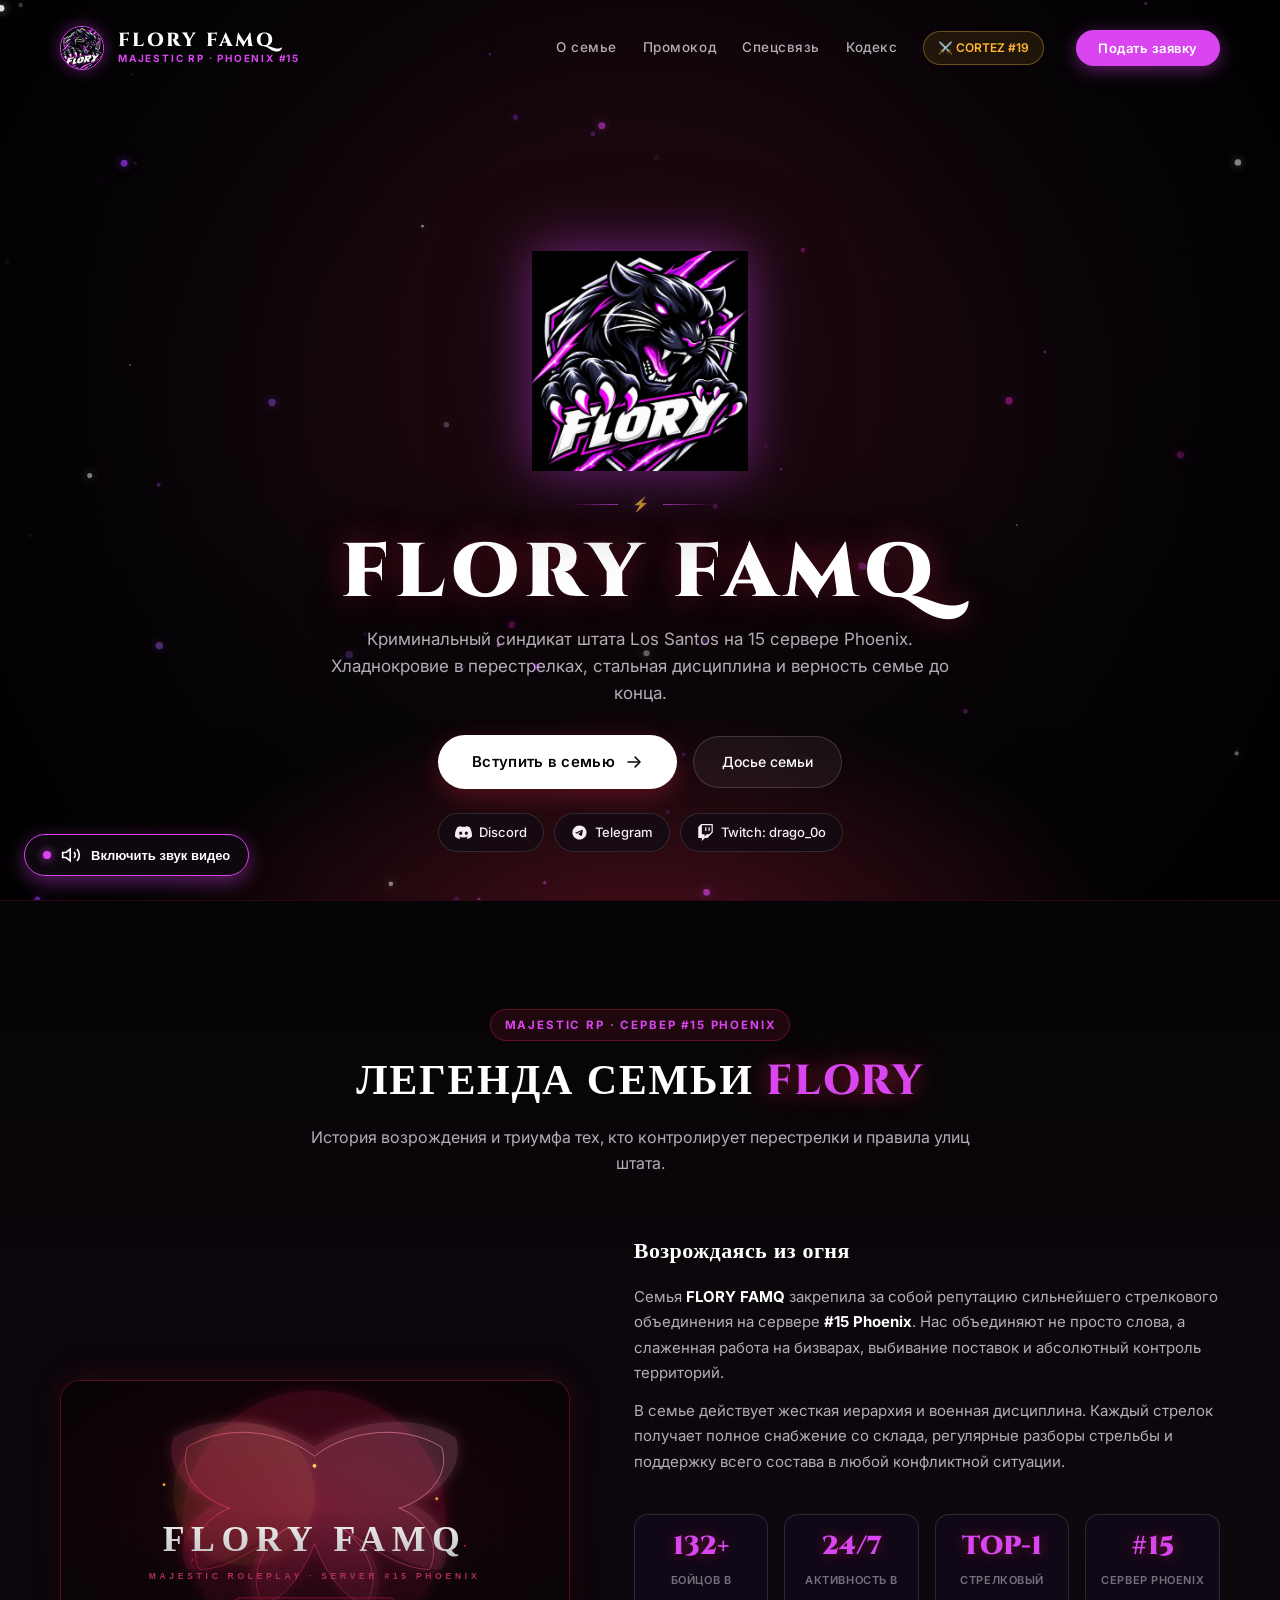
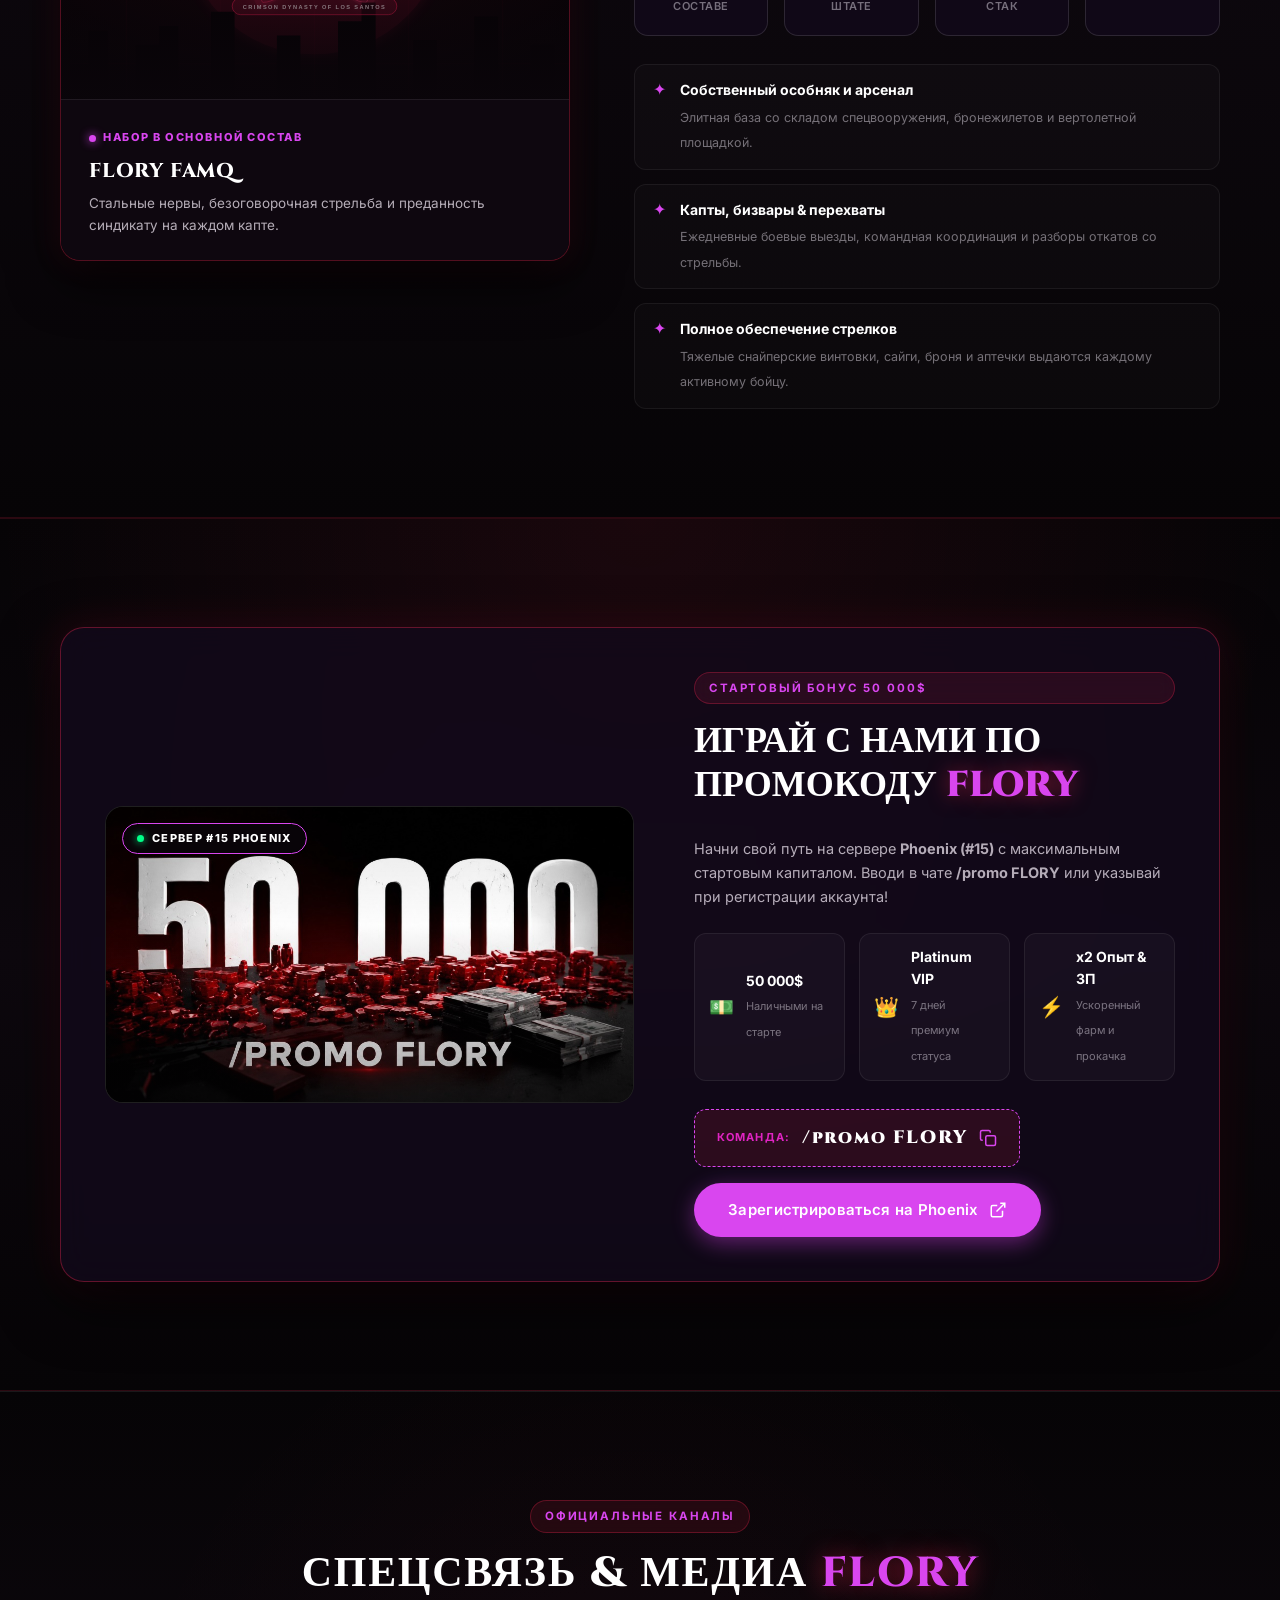
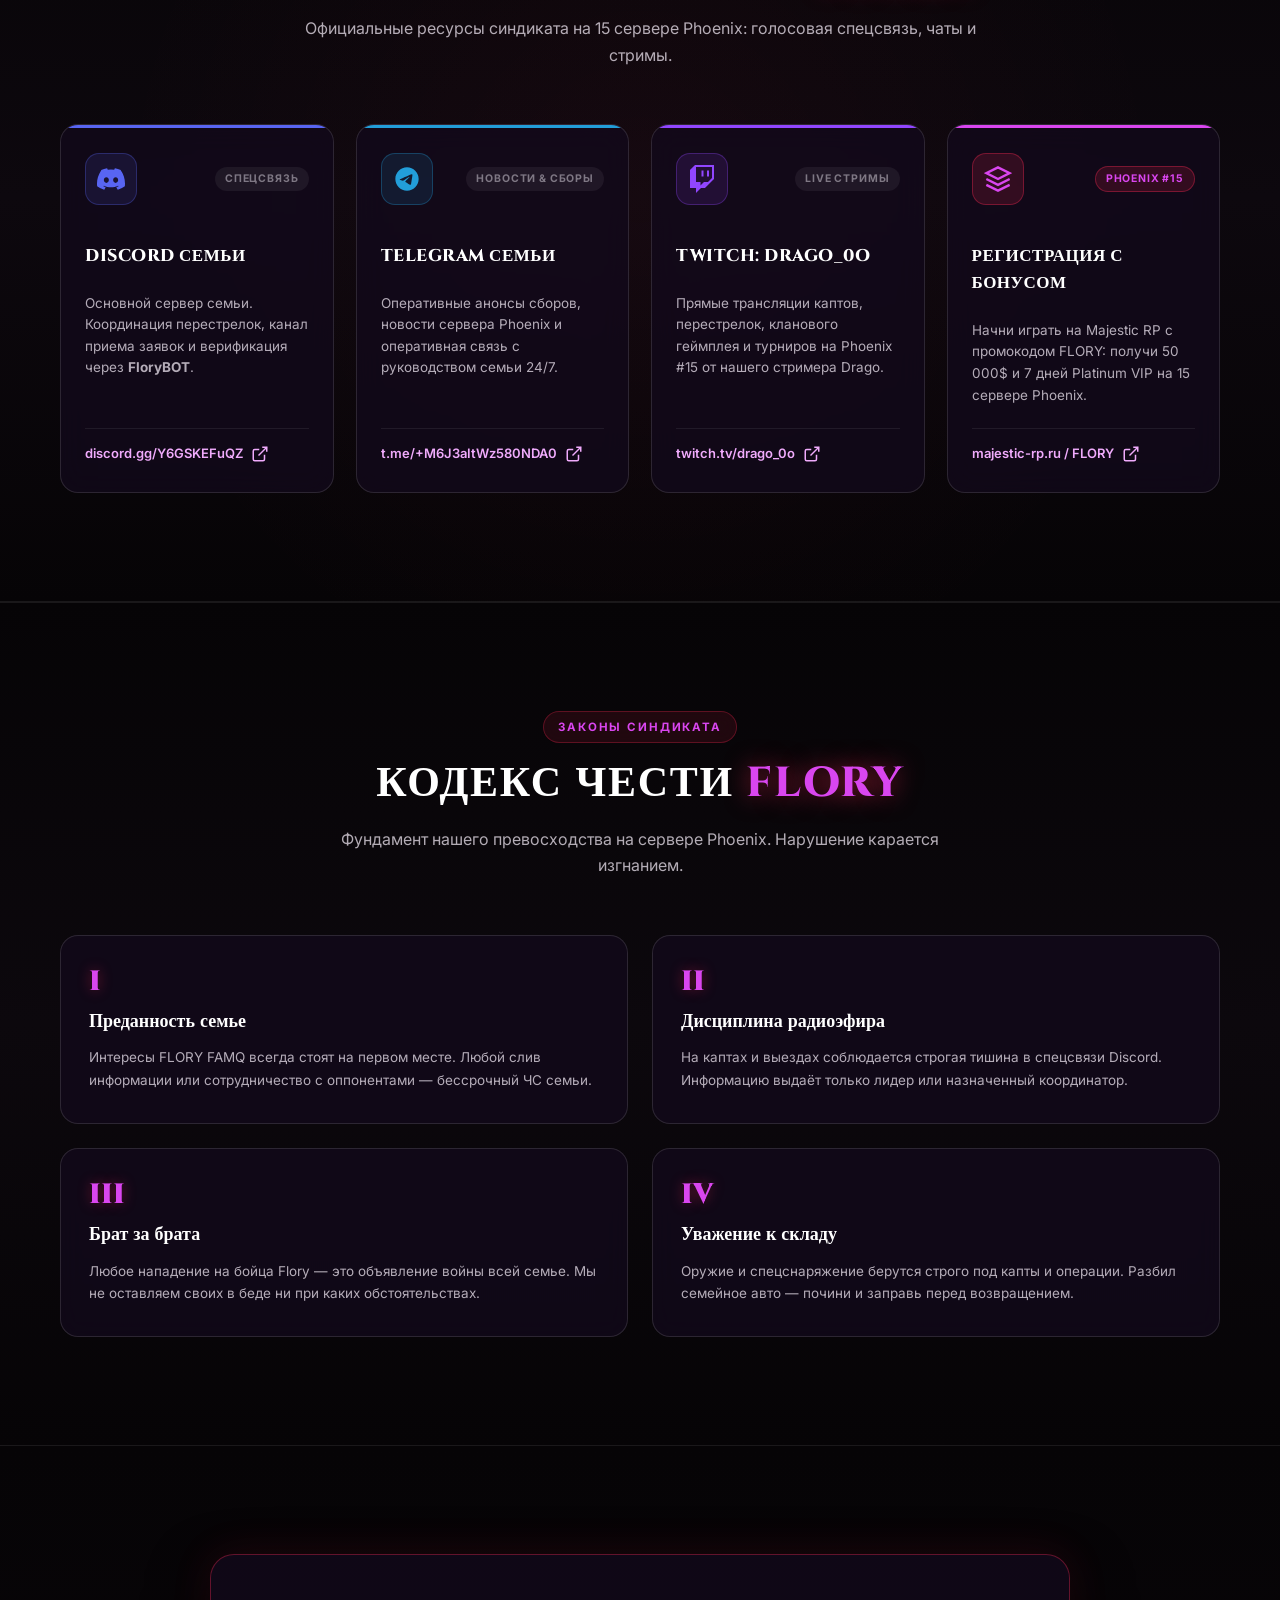
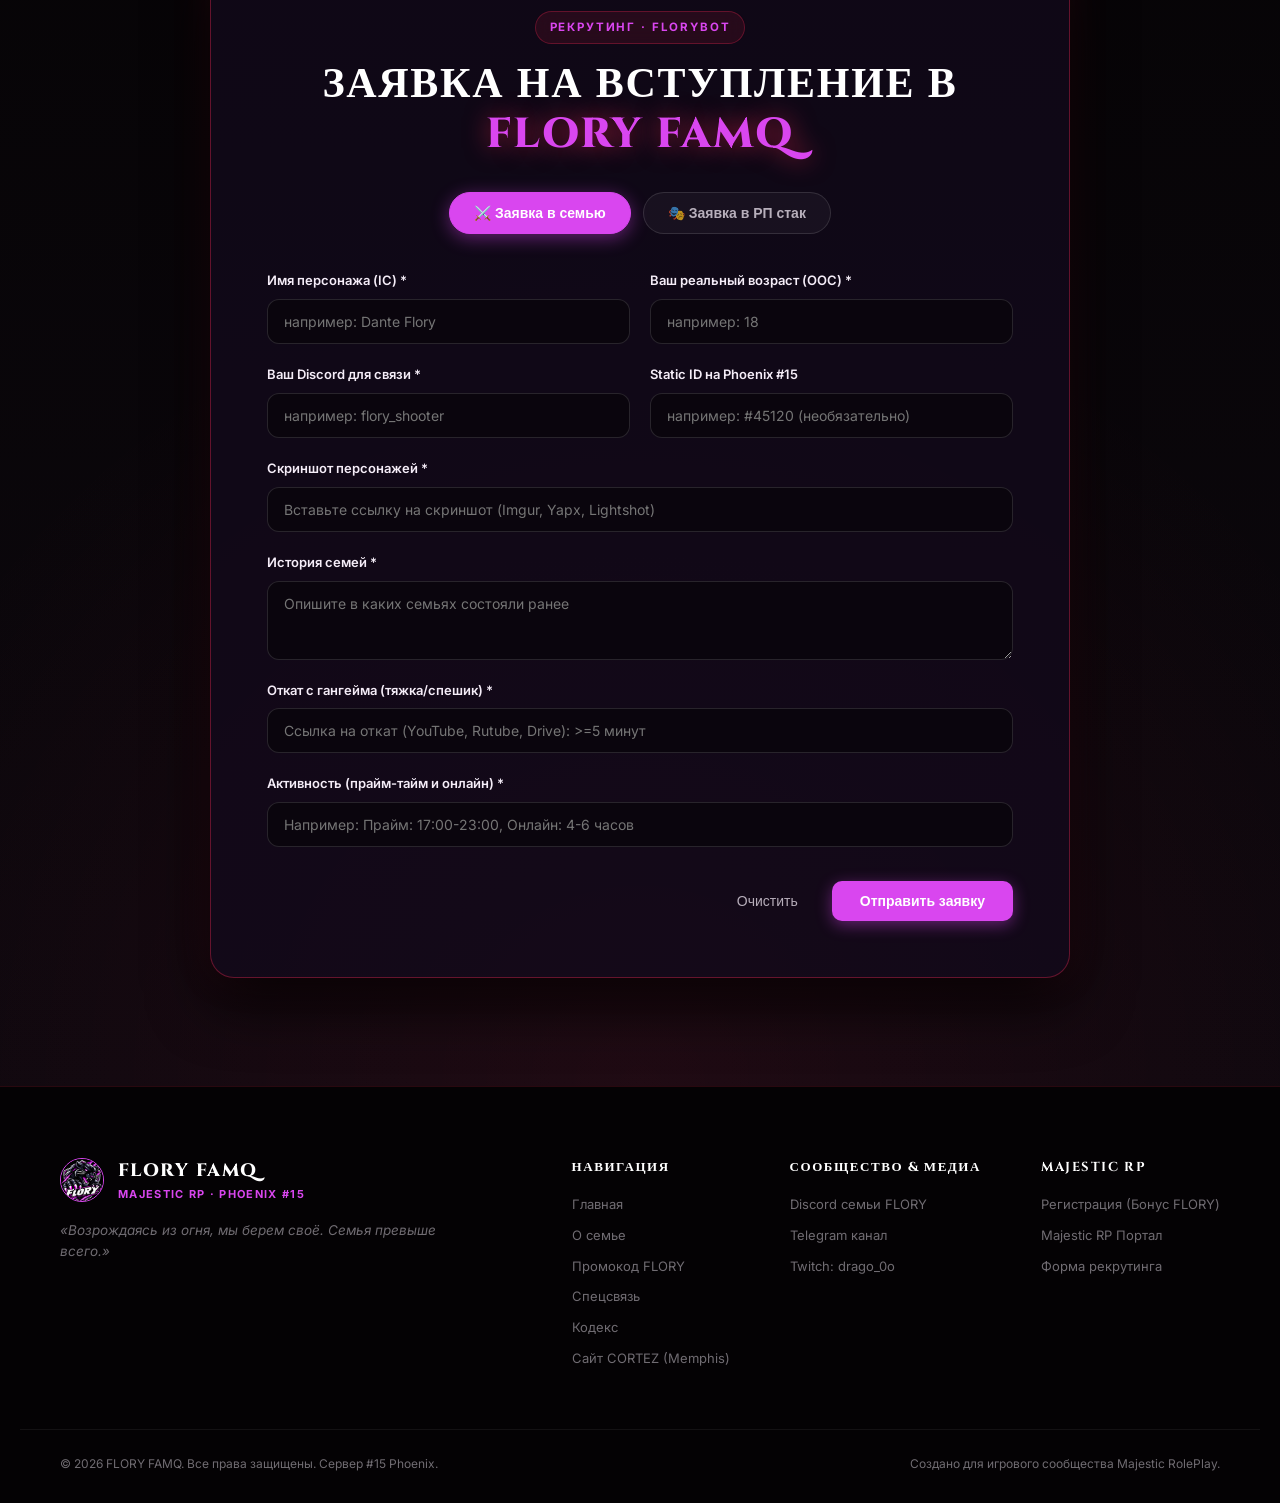
==== commit 5cf52652: "feat(flory): add official community links for Telegram, Twitch (drago_0o), and Discord" ====
--- a/flory.html
+++ b/flory.html
@@ -117,29 +117,23 @@
 
       <!-- Quick Social Channels Bar -->
       <div class="hero-socials">
-        <a href="https://discord.gg/majestic" target="_blank" rel="noopener noreferrer" class="hero-social-link discord-pill" title="Discord семьи FLORY">
+        <a href="https://discord.gg/Y6GSKEFuQZ" target="_blank" rel="noopener noreferrer" class="hero-social-link discord-pill" title="Discord семьи FLORY">
           <svg width="17" height="17" viewBox="0 0 24 24" fill="currentColor">
             <path d="M20.317 4.37a19.791 19.791 0 0 0-4.885-1.515.074.074 0 0 0-.079.037c-.21.375-.444.864-.608 1.25a18.27 18.27 0 0 0-5.487 0 12.64 12.64 0 0 0-.617-1.25.077.077 0 0 0-.079-.037A19.736 19.736 0 0 0 3.677 4.37a.07.07 0 0 0-.032.027C.533 9.046-.32 13.58.099 18.057a.082.082 0 0 0 .031.057 19.9 19.9 0 0 0 5.993 3.03.078.078 0 0 0 .084-.028c.462-.63.874-1.295 1.226-1.994.021-.041.001-.09-.041-.106a13.107 13.107 0 0 1-1.872-.892.077.077 0 0 1-.008-.128 10.2 10.2 0 0 0 .372-.292.074.074 0 0 1 .077-.01c3.929 1.793 8.18 1.793 12.061 0a.074.074 0 0 1 .078.01c.12.098.246.198.373.292a.077.077 0 0 1-.006.127 12.299 12.299 0 0 1-1.873.894.077.077 0 0 0-.041.107c.36.698.772 1.362 1.225 1.993a.076.076 0 0 0 .084.028 19.839 19.839 0 0 0 6.002-3.03.077.077 0 0 0 .032-.054c.5-5.177-.838-9.674-3.549-13.66a.061.061 0 0 0-.031-.028zM8.02 15.33c-1.183 0-2.157-1.085-2.157-2.419 0-1.333.956-2.419 2.157-2.419 1.21 0 2.176 1.096 2.157 2.42 0 1.333-.956 2.418-2.157 2.418zm7.975 0c-1.183 0-2.157-1.085-2.157-2.419 0-1.333.955-2.419 2.157-2.419 1.21 0 2.176 1.096 2.157 2.42 0 1.333-.946 2.418-2.157 2.418z"/>
           </svg>
           <span>Discord</span>
         </a>
-        <a href="https://t.me/majestic_rp" target="_blank" rel="noopener noreferrer" class="hero-social-link telegram-pill" title="Telegram семьи FLORY">
+        <a href="https://t.me/+M6J3aItWz580NDA0" target="_blank" rel="noopener noreferrer" class="hero-social-link telegram-pill" title="Telegram семьи FLORY">
           <svg width="17" height="17" viewBox="0 0 24 24" fill="currentColor">
             <path d="M12 2C6.48 2 2 6.48 2 12s4.48 10 10 10 10-4.48 10-10S17.52 2 12 2zm4.64 6.8c-.15 1.58-.8 5.42-1.13 7.19-.14.75-.42 1-.68 1.03-.58.05-1.02-.38-1.58-.75-.88-.58-1.38-.94-2.23-1.5-.99-.65-.35-1.01.22-1.59.15-.15 2.71-2.48 2.76-2.69a.2.2 0 0 0-.05-.18c-.06-.05-.14-.03-.21-.02-.09.02-1.49.95-4.22 2.79-.4.27-.76.41-1.08.4-.36-.01-1.04-.2-1.55-.37-.63-.2-1.12-.31-1.08-.66.02-.18.27-.36.74-.55 2.92-1.27 4.86-2.11 5.83-2.51 2.78-1.16 3.35-1.36 3.73-1.36.08 0 .27.02.39.12.1.08.13.19.14.27-.01.06.01.24 0 .38z"/>
           </svg>
           <span>Telegram</span>
         </a>
-        <a href="https://youtube.com" target="_blank" rel="noopener noreferrer" class="hero-social-link youtube-pill" title="YouTube канал семьи">
-          <svg width="17" height="17" viewBox="0 0 24 24" fill="currentColor">
-            <path d="M23.498 6.186a3.016 3.016 0 0 0-2.122-2.136C19.505 3.545 12 3.545 12 3.545s-7.505 0-9.377.505A3.017 3.017 0 0 0 .502 6.186C0 8.07 0 12 0 12s0 3.93.502 5.814a3.016 3.016 0 0 0 2.122 2.136c1.871.505 9.376.505 9.376.505s7.505 0 9.377-.505a3.015 3.015 0 0 0 2.122-2.136C24 15.93 24 12 24 12s0-3.93-.502-5.814zM9.545 15.568V8.432L15.818 12l-6.273 3.568z"/>
-          </svg>
-          <span>YouTube</span>
-        </a>
-        <a href="https://twitch.tv" target="_blank" rel="noopener noreferrer" class="hero-social-link twitch-pill" title="Twitch стримы">
+        <a href="https://www.twitch.tv/drago_0o" target="_blank" rel="noopener noreferrer" class="hero-social-link twitch-pill" title="Twitch стримы: drago_0o">
           <svg width="17" height="17" viewBox="0 0 24 24" fill="currentColor">
             <path d="M11.571 4.714h1.715v5.143H11.57zm4.715 0H18v5.143h-1.714zM6 0L1.714 4.286v15.428h5.143V24l4.286-4.286h3.428L22.286 12V0zm14.571 11.143l-3.428 3.428h-3.429l-3 3v-3H6.857V1.714h13.714z"/>
           </svg>
-          <span>Twitch</span>
+          <span>Twitch: drago_0o</span>
         </a>
       </div>
 
@@ -327,7 +321,7 @@
       <div class="socials-grid">
         
         <!-- Discord Card -->
-        <a href="https://discord.gg/majestic" target="_blank" rel="noopener noreferrer" class="social-card card-discord">
+        <a href="https://discord.gg/Y6GSKEFuQZ" target="_blank" rel="noopener noreferrer" class="social-card card-discord">
           <div class="social-card-header">
             <div class="social-icon-box icon-discord">
               <svg width="28" height="28" viewBox="0 0 24 24" fill="currentColor">
@@ -341,7 +335,7 @@
             Основной сервер семьи. Координация перестрелок, канал приема заявок и верификация через <strong>FloryBOT</strong>.
           </p>
           <div class="social-card-cta">
-            <span>Войти на сервер</span>
+            <span>discord.gg/Y6GSKEFuQZ</span>
             <svg width="18" height="18" viewBox="0 0 24 24" fill="none" stroke="currentColor" stroke-width="2">
               <path d="M18 13v6a2 2 0 0 1-2 2H5a2 2 0 0 1-2-2V8a2 2 0 0 1 2-2h6"></path>
               <polyline points="15 3 21 3 21 9"></polyline>
@@ -351,7 +345,7 @@
         </a>
 
         <!-- Telegram Card -->
-        <a href="https://t.me/majestic_rp" target="_blank" rel="noopener noreferrer" class="social-card card-telegram">
+        <a href="https://t.me/+M6J3aItWz580NDA0" target="_blank" rel="noopener noreferrer" class="social-card card-telegram">
           <div class="social-card-header">
             <div class="social-icon-box icon-telegram">
               <svg width="28" height="28" viewBox="0 0 24 24" fill="currentColor">
@@ -365,7 +359,7 @@
             Оперативные анонсы сборов, новости сервера Phoenix и оперативная связь с руководством семьи 24/7.
           </p>
           <div class="social-card-cta">
-            <span>Вступить в Telegram</span>
+            <span>t.me/+M6J3aItWz580NDA0</span>
             <svg width="18" height="18" viewBox="0 0 24 24" fill="none" stroke="currentColor" stroke-width="2">
               <path d="M18 13v6a2 2 0 0 1-2 2H5a2 2 0 0 1-2-2V8a2 2 0 0 1 2-2h6"></path>
               <polyline points="15 3 21 3 21 9"></polyline>
@@ -374,22 +368,22 @@
           </div>
         </a>
 
-        <!-- YouTube Card -->
-        <a href="https://youtube.com" target="_blank" rel="noopener noreferrer" class="social-card card-youtube">
+        <!-- Twitch Card (drago_0o) -->
+        <a href="https://www.twitch.tv/drago_0o" target="_blank" rel="noopener noreferrer" class="social-card card-twitch">
           <div class="social-card-header">
-            <div class="social-icon-box icon-youtube">
+            <div class="social-icon-box icon-twitch">
               <svg width="28" height="28" viewBox="0 0 24 24" fill="currentColor">
-                <path d="M23.498 6.186a3.016 3.016 0 0 0-2.122-2.136C19.505 3.545 12 3.545 12 3.545s-7.505 0-9.377.505A3.017 3.017 0 0 0 .502 6.186C0 8.07 0 12 0 12s0 3.93.502 5.814a3.016 3.016 0 0 0 2.122 2.136c1.871.505 9.376.505 9.376.505s7.505 0 9.377-.505a3.015 3.015 0 0 0 2.122-2.136C24 15.93 24 12 24 12s0-3.93-.502-5.814zM9.545 15.568V8.432L15.818 12l-6.273 3.568z"/>
+                <path d="M11.571 4.714h1.715v5.143H11.57zm4.715 0H18v5.143h-1.714zM6 0L1.714 4.286v15.428h5.143V24l4.286-4.286h3.428L22.286 12V0zm14.571 11.143l-3.428 3.428h-3.429l-3 3v-3H6.857V1.714h13.714z"/>
               </svg>
             </div>
-            <div class="social-badge">ВИДЕО & МУВИКИ</div>
-          </div>
-          <h3 class="social-card-title">YOUTUBE КАНАЛ</h3>
+            <div class="social-badge">LIVE СТРИМЫ</div>
+          </div>
+          <h3 class="social-card-title">TWITCH: DRAGO_0O</h3>
           <p class="social-card-desc">
-            Фрагмуви со стрельбы, хайлайты с каптов и клановые ролики синдиката FLORY на сервере Phoenix.
+            Прямые трансляции каптов, перестрелок, кланового геймплея и турниров на Phoenix #15 от нашего стримера Drago.
           </p>
           <div class="social-card-cta">
-            <span>Смотреть ролики</span>
+            <span>twitch.tv/drago_0o</span>
             <svg width="18" height="18" viewBox="0 0 24 24" fill="none" stroke="currentColor" stroke-width="2">
               <path d="M18 13v6a2 2 0 0 1-2 2H5a2 2 0 0 1-2-2V8a2 2 0 0 1 2-2h6"></path>
               <polyline points="15 3 21 3 21 9"></polyline>
@@ -399,7 +393,7 @@
         </a>
 
         <!-- Phoenix Portal Card -->
-        <a href="https://majestic-rp.ru" target="_blank" rel="noopener noreferrer" class="social-card card-phoenix">
+        <a href="https://majestic-rp.ru/register/?utm_campaign=flory" target="_blank" rel="noopener noreferrer" class="social-card card-phoenix">
           <div class="social-card-header">
             <div class="social-icon-box icon-phoenix">
               <svg width="28" height="28" viewBox="0 0 24 24" fill="none" stroke="currentColor" stroke-width="2">
@@ -408,12 +402,12 @@
             </div>
             <div class="social-badge badge-crimson">PHOENIX #15</div>
           </div>
-          <h3 class="social-card-title">ПОРТАЛ СЕРВЕРА</h3>
+          <h3 class="social-card-title">РЕГИСТРАЦИЯ С БОНУСОМ</h3>
           <p class="social-card-desc">
-            Официальный сервер Majestic RP #15 Phoenix. Статистика штата, правила каптов и игровой лаунчер.
+            Начни играть на Majestic RP с промокодом FLORY: получи 50 000$ и 7 дней Platinum VIP на 15 сервере Phoenix.
           </p>
           <div class="social-card-cta">
-            <span>majestic-rp.ru</span>
+            <span>majestic-rp.ru / FLORY</span>
             <svg width="18" height="18" viewBox="0 0 24 24" fill="none" stroke="currentColor" stroke-width="2">
               <path d="M18 13v6a2 2 0 0 1-2 2H5a2 2 0 0 1-2-2V8a2 2 0 0 1 2-2h6"></path>
               <polyline points="15 3 21 3 21 9"></polyline>
@@ -564,7 +558,7 @@
             Перейдите в наш Discord в канал <strong>#заявки</strong> и отправьте скопированный текст.
           </p>
           <div class="apply-success-actions">
-            <a href="https://discord.gg/majestic" target="_blank" rel="noopener noreferrer" class="primary-btn success-discord-btn">
+            <a href="https://discord.gg/Y6GSKEFuQZ" target="_blank" rel="noopener noreferrer" class="primary-btn success-discord-btn">
               <span>Открыть Discord семьи</span>
               <svg width="18" height="18" viewBox="0 0 24 24" fill="none" stroke="currentColor" stroke-width="2">
                 <path d="M18 13v6a2 2 0 0 1-2 2H5a2 2 0 0 1-2-2V8a2 2 0 0 1 2-2h6"></path>
@@ -612,10 +606,9 @@
         </div>
         <div class="footer-col">
           <h4>Сообщество & Медиа</h4>
-          <a href="https://discord.gg/majestic" target="_blank" rel="noopener noreferrer">Discord семьи FLORY</a>
-          <a href="https://t.me/majestic_rp" target="_blank" rel="noopener noreferrer">Telegram канал</a>
-          <a href="https://youtube.com" target="_blank" rel="noopener noreferrer">YouTube канал</a>
-          <a href="https://twitch.tv" target="_blank" rel="noopener noreferrer">Twitch стримы</a>
+          <a href="https://discord.gg/Y6GSKEFuQZ" target="_blank" rel="noopener noreferrer">Discord семьи FLORY</a>
+          <a href="https://t.me/+M6J3aItWz580NDA0" target="_blank" rel="noopener noreferrer">Telegram канал</a>
+          <a href="https://www.twitch.tv/drago_0o" target="_blank" rel="noopener noreferrer">Twitch: drago_0o</a>
         </div>
         <div class="footer-col">
           <h4>Majestic RP</h4>
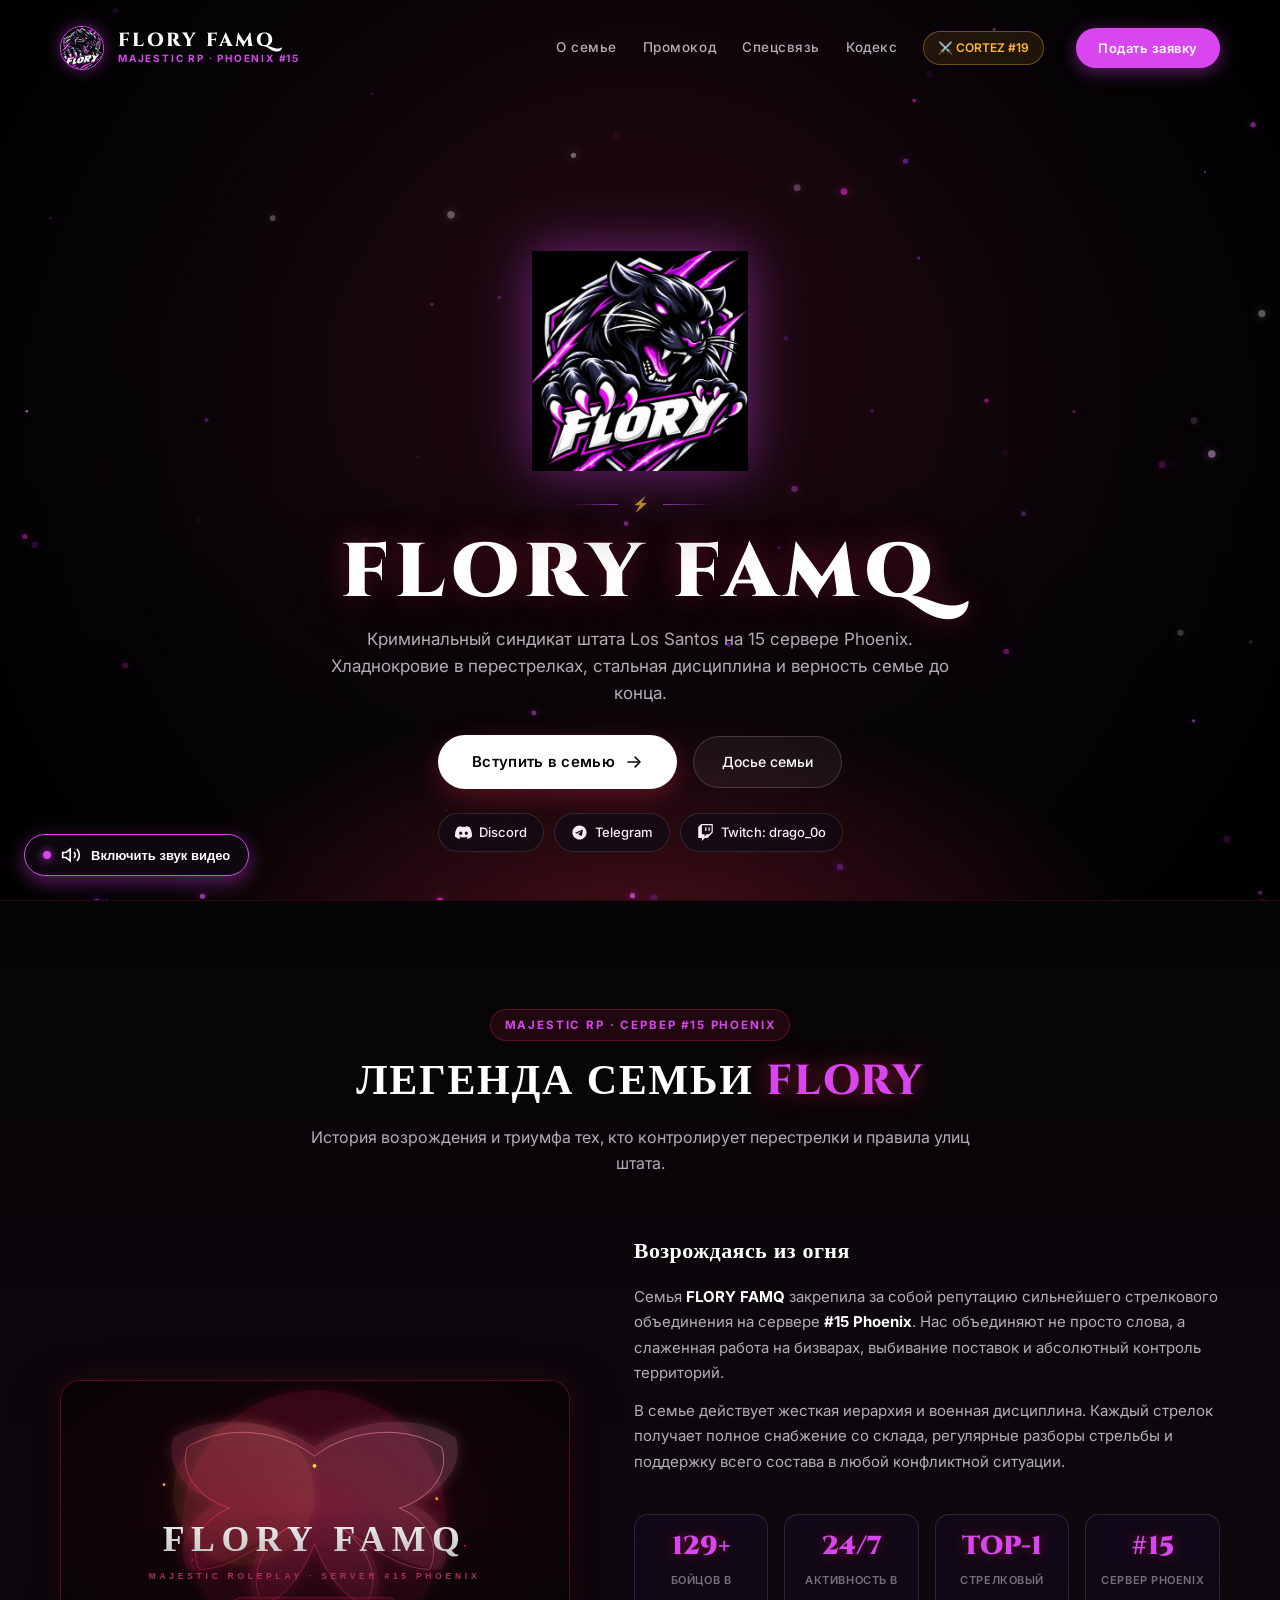
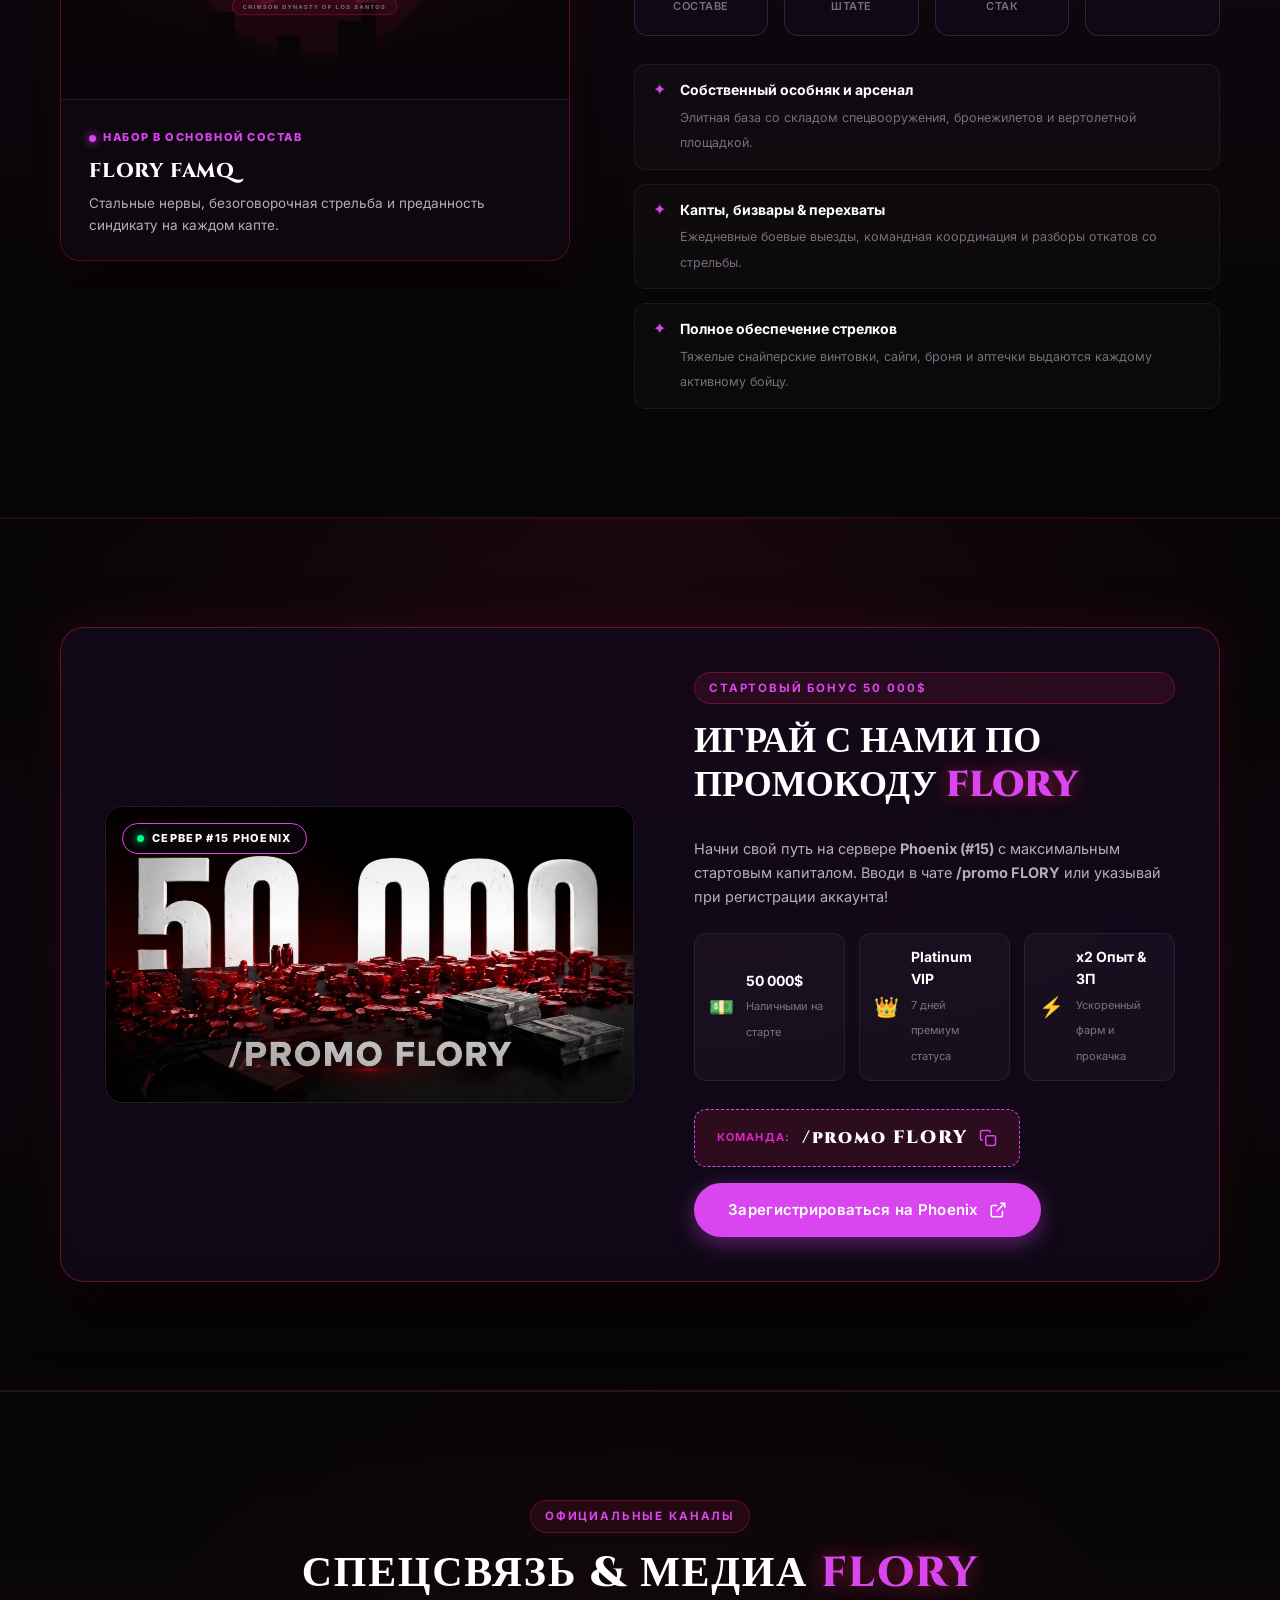
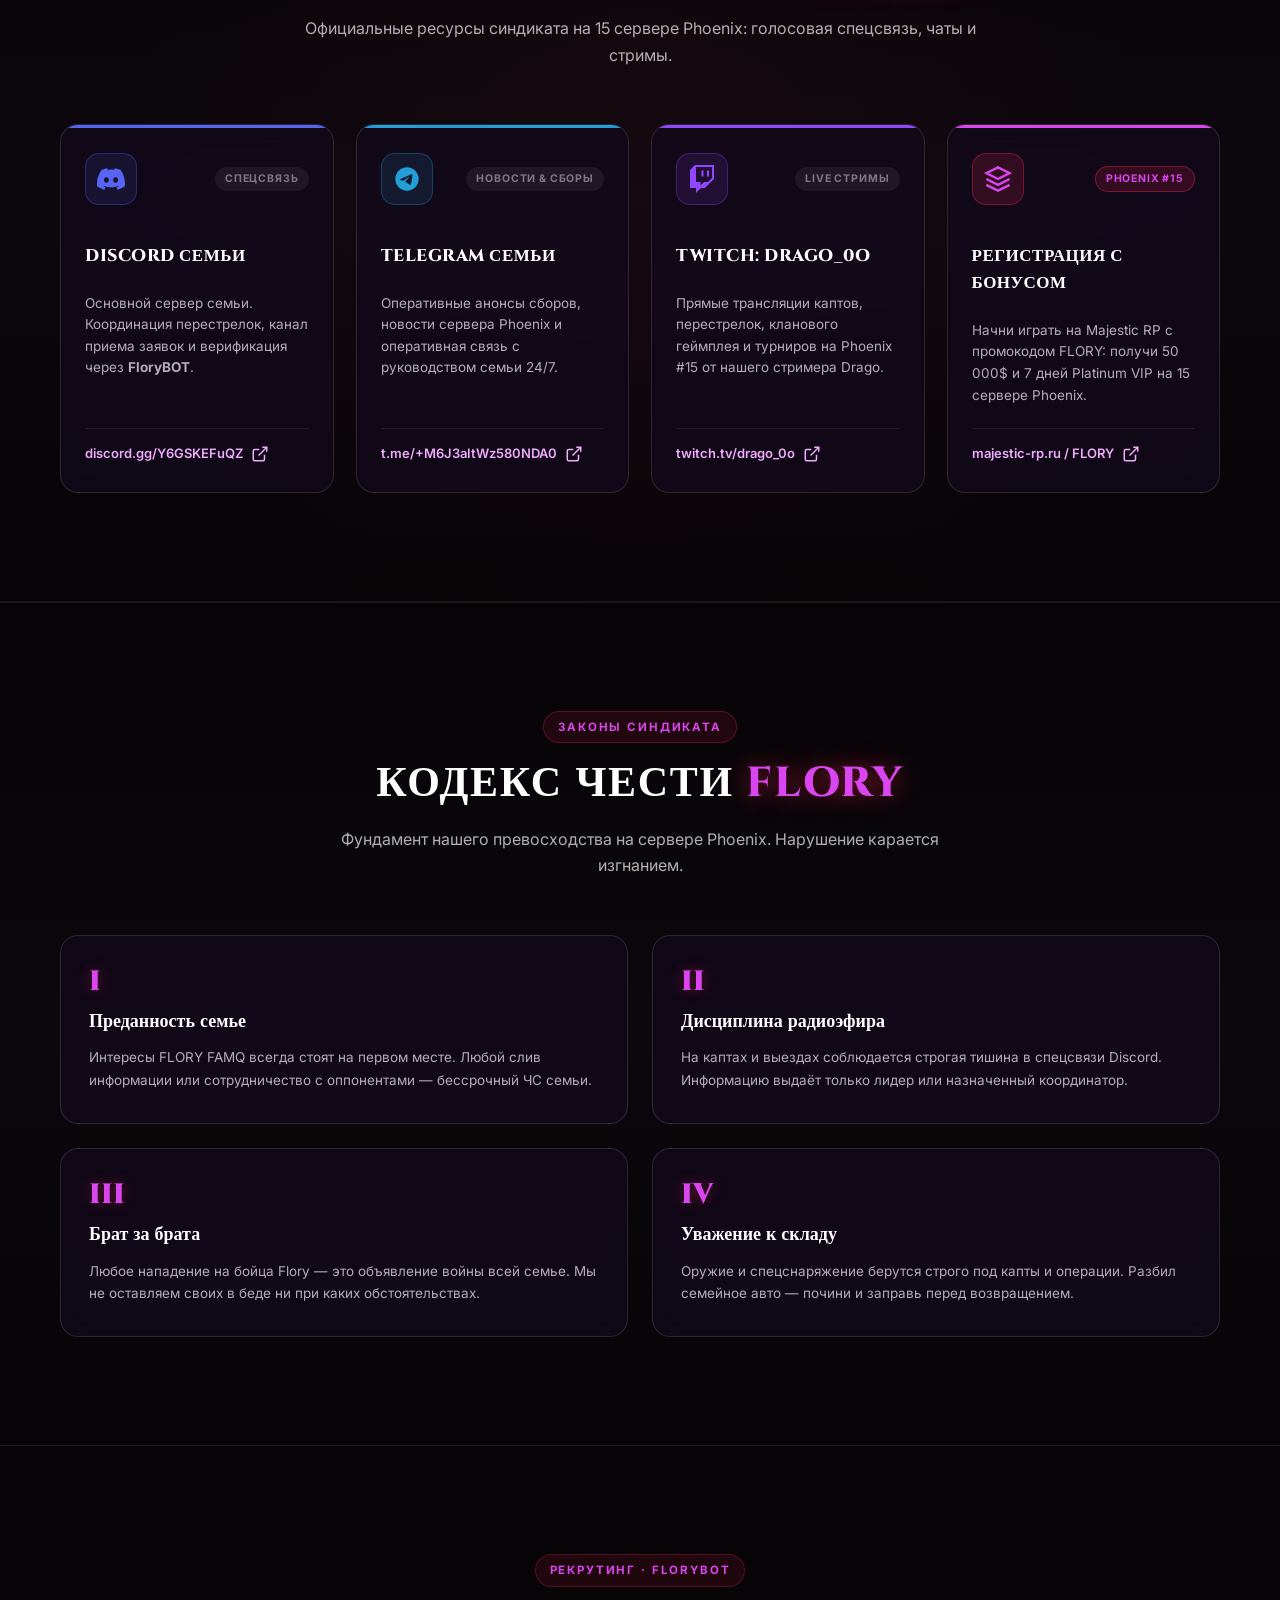
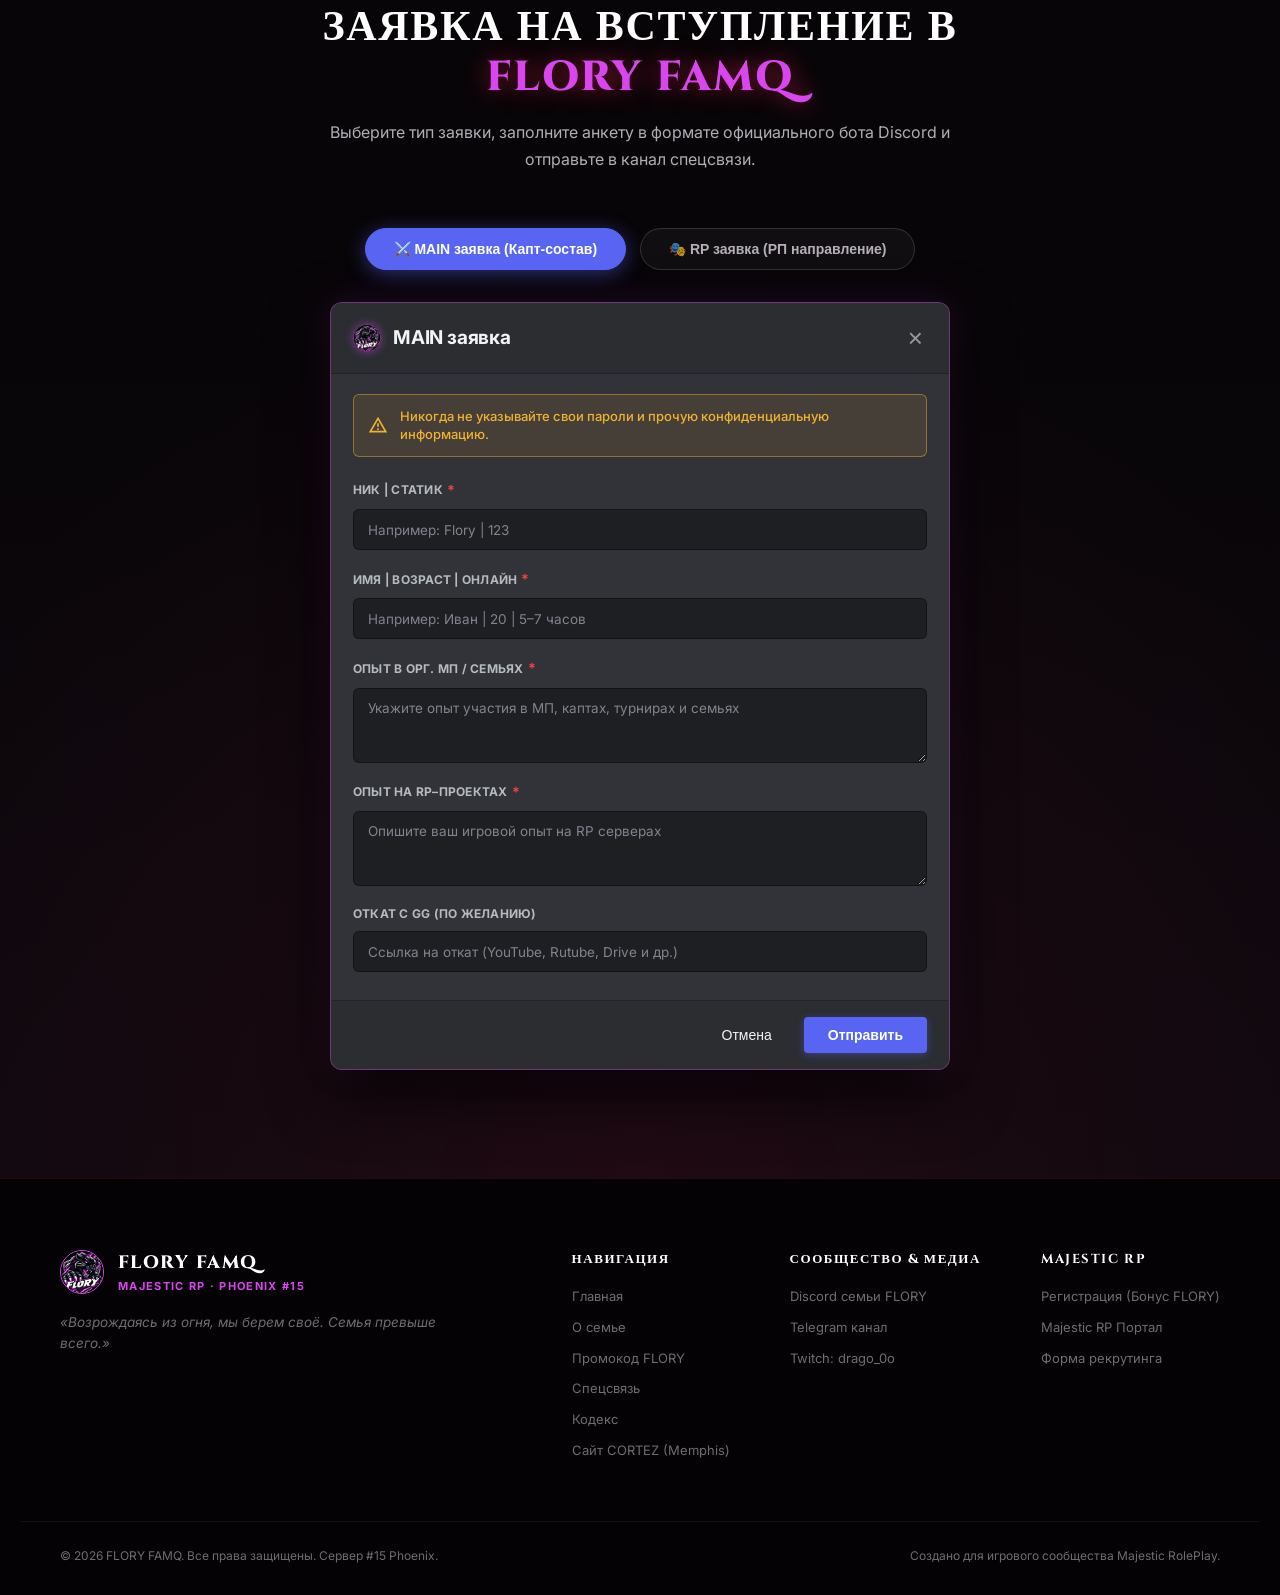
==== commit 74d2dade: "feat(flory): implement authentic Discord recruitment modals for RP and MAIN applications matching us" ====
--- a/flory.html
+++ b/flory.html
@@ -71,9 +71,9 @@
           </a>
         </div>
         
-        <button class="nav-cta-btn" id="open-apply-btn" type="button">
+        <a href="#apply" class="nav-cta-btn" id="open-apply-btn">
           Подать заявку
-        </button>
+        </a>
       </div>
     </nav>
 
@@ -478,73 +478,99 @@
   <section class="section section-apply" id="apply">
     <div class="section-container">
       
-      <div class="apply-box">
+      <div class="section-header">
+        <div class="badge-tag">РЕКРУТИНГ · FLORYBOT</div>
+        <h2 class="section-title">ЗАЯВКА НА ВСТУПЛЕНИЕ В <span>FLORY FAMQ</span></h2>
+        <p class="section-lead">Выберите тип заявки, заполните анкету в формате официального бота Discord и отправьте в канал спецсвязи.</p>
+      </div>
+
+      <!-- Application Category Switcher -->
+      <div class="apply-tabs" role="tablist">
+        <button type="button" class="apply-tab-btn active" id="tab-main" data-type="main" role="tab" aria-selected="true">
+          ⚔️ MAIN заявка (Капт-состав)
+        </button>
+        <button type="button" class="apply-tab-btn" id="tab-rp" data-type="rp" role="tab" aria-selected="false">
+          🎭 RP заявка (РП направление)
+        </button>
+      </div>
+
+      <!-- Authentic Discord Modal Window -->
+      <div class="discord-modal-box">
         
-        <div class="apply-header">
-          <div class="badge-tag">РЕКРУТИНГ · FLORYBOT</div>
-          <h2 class="section-title">ЗАЯВКА НА ВСТУПЛЕНИЕ В <span>FLORY FAMQ</span></h2>
-        </div>
-
-        <!-- Application Tabs -->
-        <div class="apply-tabs" role="tablist">
-          <button type="button" class="apply-tab-btn active" id="tab-family" data-type="family" role="tab" aria-selected="true">
-            ⚔️ Заявка в семью
-          </button>
-          <button type="button" class="apply-tab-btn" id="tab-rp" data-type="rp" role="tab" aria-selected="false">
-            🎭 Заявка в РП стак
-          </button>
+        <!-- Discord Modal Header -->
+        <div class="discord-modal-header">
+          <div class="discord-modal-identity">
+            <img src="assets/flory-logo.png" alt="FLORY" class="discord-modal-avatar">
+            <h3 class="discord-modal-title" id="discord-modal-title">MAIN заявка</h3>
+          </div>
+          <button type="button" class="discord-modal-close-icon" id="form-reset-icon" title="Очистить форму" aria-label="Очистить форму">&times;</button>
+        </div>
+
+        <!-- Warning Callout Banner (from Discord Modal) -->
+        <div class="discord-warning-banner" id="discord-warning-banner">
+          <svg class="discord-warning-icon" width="20" height="20" viewBox="0 0 24 24" fill="currentColor">
+            <path d="M12 2L1 21h22L12 2zm0 3.99L19.53 19H4.47L12 5.99zM11 10v4h2v-4h-2zm0 6v2h2v-2h-2z"/>
+          </svg>
+          <div class="discord-warning-text">
+            Никогда не указывайте свои пароли и прочую конфиденциальную информацию.
+          </div>
         </div>
 
         <!-- Application Form -->
-        <form class="apply-form" id="apply-form">
+        <form class="discord-apply-form" id="apply-form">
           
-          <div class="form-row">
-            <div class="form-group">
-              <label for="char-name">Имя персонажа (IC) *</label>
-              <input type="text" id="char-name" name="charName" placeholder="например: Dante Flory" required>
-            </div>
-            <div class="form-group">
-              <label for="ooc-age">Ваш реальный возраст (OOC) *</label>
-              <input type="number" id="ooc-age" name="oocAge" placeholder="например: 18" min="14" max="99" required>
-            </div>
-          </div>
-
-          <div class="form-row">
-            <div class="form-group">
-              <label for="discord-contact">Ваш Discord для связи *</label>
-              <input type="text" id="discord-contact" name="discordContact" placeholder="например: flory_shooter" required>
-            </div>
-            <div class="form-group">
-              <label for="static-id-contact">Static ID на Phoenix #15</label>
-              <input type="text" id="static-id-contact" name="staticId" placeholder="например: #45120 (необязательно)">
-            </div>
-          </div>
-
+          <!-- Field 1: Ник | Статик * -->
           <div class="form-group full-width">
-            <label for="screenshot-characters">Скриншот персонажей *</label>
-            <input type="url" id="screenshot-characters" name="screenshotCharacters" placeholder="Вставьте ссылку на скриншот (Imgur, Yapx, Lightshot)" required>
-          </div>
-
+            <label for="apply-nick-static">
+              Ник | Статик <span class="required-star">*</span>
+            </label>
+            <input type="text" id="apply-nick-static" name="nickStatic" placeholder="Например: Flory | 123" required autocomplete="off">
+          </div>
+
+          <!-- Field 2: Имя | Возраст | Онлайн * -->
           <div class="form-group full-width">
-            <label for="family-history">История семей *</label>
-            <textarea id="family-history" name="familyHistory" rows="3" placeholder="Опишите в каких семьях состояли ранее" required></textarea>
-          </div>
-
-          <!-- Ganggame Rollback (Only for Family main squad) -->
-          <div class="form-group full-width" id="ganggame-group">
-            <label for="ganggame-rollback">Откат с гангейма (тяжка/спешик) *</label>
-            <input type="url" id="ganggame-rollback" name="ganggameRollback" placeholder="Ссылка на откат (YouTube, Rutube, Drive): >=5 минут" required>
-          </div>
-
-          <div class="form-group full-width">
-            <label for="activity-time">Активность (прайм-тайм и онлайн) *</label>
-            <input type="text" id="activity-time" name="activityTime" placeholder="Например: Прайм: 17:00-23:00, Онлайн: 4-6 часов" required>
-          </div>
-
-          <!-- Actions -->
-          <div class="discord-actions">
-            <button type="reset" class="discord-cancel-btn" id="form-cancel-btn">Очистить</button>
-            <button type="submit" class="discord-submit-btn">Отправить заявку</button>
+            <label for="apply-name-age-online">
+              Имя | Возраст | Онлайн <span class="required-star">*</span>
+            </label>
+            <input type="text" id="apply-name-age-online" name="nameAgeOnline" placeholder="Например: Иван | 20 | 5–7 часов" required autocomplete="off">
+          </div>
+
+          <!-- Field 3A: Опыт в орг. МП / семьях * (Only for MAIN заявка) -->
+          <div class="form-group full-width" id="group-exp-org">
+            <label for="apply-exp-org">
+              Опыт в орг. МП / семьях <span class="required-star">*</span>
+            </label>
+            <textarea id="apply-exp-org" name="expOrg" rows="3" placeholder="Укажите опыт участия в МП, каптах, турнирах и семьях" required></textarea>
+          </div>
+
+          <!-- Field 3B: В каких семьях были раньше? * (Only for RP заявка) -->
+          <div class="form-group full-width" id="group-past-families" style="display: none;">
+            <label for="apply-past-families">
+              В каких семьях были раньше? <span class="required-star">*</span>
+            </label>
+            <textarea id="apply-past-families" name="pastFamilies" rows="3" placeholder="Укажите в каких семьях состояли ранее"></textarea>
+          </div>
+
+          <!-- Field 4: Опыт на RP–проектах * (Both MAIN and RP) -->
+          <div class="form-group full-width" id="group-exp-rp">
+            <label for="apply-exp-rp">
+              Опыт на RP–проектах <span class="required-star">*</span>
+            </label>
+            <textarea id="apply-exp-rp" name="expRp" rows="3" placeholder="Опишите ваш игровой опыт на RP серверах" required></textarea>
+          </div>
+
+          <!-- Field 5: Откат с GG (по желанию) (Only for MAIN заявка) -->
+          <div class="form-group full-width" id="group-gg-rollback">
+            <label for="apply-gg-rollback">
+              Откат с GG (по желанию)
+            </label>
+            <input type="text" id="apply-gg-rollback" name="ggRollback" placeholder="Ссылка на откат (YouTube, Rutube, Drive и др.)" autocomplete="off">
+          </div>
+
+          <!-- Discord Modal Actions / Footer -->
+          <div class="discord-modal-actions">
+            <button type="reset" class="discord-btn-cancel" id="form-cancel-btn">Отмена</button>
+            <button type="submit" class="discord-btn-submit" id="form-submit-btn">Отправить</button>
           </div>
 
         </form>
@@ -559,7 +585,7 @@
           </p>
           <div class="apply-success-actions">
             <a href="https://discord.gg/Y6GSKEFuQZ" target="_blank" rel="noopener noreferrer" class="primary-btn success-discord-btn">
-              <span>Открыть Discord семьи</span>
+              <span>Открыть Discord семьи (#заявки)</span>
               <svg width="18" height="18" viewBox="0 0 24 24" fill="none" stroke="currentColor" stroke-width="2">
                 <path d="M18 13v6a2 2 0 0 1-2 2H5a2 2 0 0 1-2-2V8a2 2 0 0 1 2-2h6"></path>
                 <polyline points="15 3 21 3 21 9"></polyline>
@@ -628,40 +654,6 @@
     </div>
   </footer>
 
-  <!-- ========================================================
-       QUICK APPLICATION MODAL (<dialog>)
-       ======================================================== -->
-  <dialog class="modal-dialog" id="quick-dialog">
-    <div class="modal-content">
-      <button class="modal-close" id="modal-close" aria-label="Закрыть">&times;</button>
-      
-      <div class="modal-header">
-        <div class="badge-tag">БЫСТРЫЙ КОНТАКТ</div>
-        <h3 class="section-title" style="font-size:24px;">ВСТУПИТЬ В <span class="crimson-text">FLORY</span></h3>
-        <p class="section-lead" style="font-size:13px;">Оставьте свой Discord, и куратор рекрутинга свяжется с вами.</p>
-      </div>
-
-      <form id="modal-form" class="apply-form">
-        <div class="form-group">
-          <label for="m-name">Имя персонажа / Static ID</label>
-          <input type="text" id="m-name" placeholder="Dante Flory #45120" required>
-        </div>
-        <div class="form-group">
-          <label for="m-discord">Ваш Discord для связи</label>
-          <input type="text" id="m-discord" placeholder="flory_member" required>
-        </div>
-        <button type="submit" class="primary-btn" style="width:100%; justify-content:center; margin-top:8px;">
-          <span>Отправить контакты</span>
-        </button>
-      </form>
-
-      <div class="modal-success" id="modal-success" style="display:none; text-align:center; padding:20px 0;">
-        <div class="success-icon">🔥</div>
-        <h4 style="color:#fff; margin-bottom:6px;">Контакты отправлены!</h4>
-        <p style="font-size:13px; color:var(--text-muted);">Мы свяжемся с вами в Discord в ближайшее время.</p>
-      </div>
-    </div>
-  </dialog>
 
   <!-- Floating Unmute Indicator -->
   <div class="unmute-banner" id="unmute-banner">
--- a/flory.css
+++ b/flory.css
@@ -1235,109 +1235,230 @@
   display: flex;
   align-items: center;
   justify-content: center;
-  gap: 12px;
-  margin-bottom: 36px;
+  gap: 14px;
+  margin-bottom: 32px;
+  flex-wrap: wrap;
 }
 
 .apply-tab-btn {
-  padding: 12px 24px;
+  padding: 12px 28px;
   border-radius: 999px;
   font-size: 14px;
-  font-weight: 600;
+  font-weight: 700;
   color: var(--text-muted);
   background: rgba(255, 255, 255, 0.04);
-  border: 1px solid rgba(255, 255, 255, 0.12);
+  border: 1px solid rgba(255, 255, 255, 0.14);
   cursor: pointer;
   transition: all var(--transition-fast);
+  display: flex;
+  align-items: center;
+  gap: 8px;
 }
 
 .apply-tab-btn:hover {
   color: #fff;
-  border-color: rgba(255, 255, 255, 0.3);
+  border-color: rgba(255, 255, 255, 0.35);
+  transform: translateY(-1px);
 }
 
 .apply-tab-btn.active {
-  background: var(--accent-primary);
-  color: #fff;
-  border-color: var(--accent-primary);
-  box-shadow: 0 4px 18px var(--accent-glow);
-}
-
-.apply-form {
+  background: #5865F2;
+  color: #fff;
+  border-color: #5865F2;
+  box-shadow: 0 4px 20px rgba(88, 101, 242, 0.45);
+}
+
+/* ========================================================
+   AUTHENTIC DISCORD MODAL WINDOW (MAIN & RP)
+   ======================================================== */
+.discord-modal-box {
+  background: #313338;
+  border: 1px solid rgba(217, 70, 239, 0.35);
+  border-radius: 12px;
+  max-width: 620px;
+  margin: 0 auto;
+  overflow: hidden;
+  box-shadow: 0 24px 60px rgba(0, 0, 0, 0.85), 0 0 32px rgba(217, 70, 239, 0.15);
+  transition: border-color var(--transition-fast), box-shadow var(--transition-fast);
+}
+
+.discord-modal-header {
+  display: flex;
+  align-items: center;
+  justify-content: space-between;
+  padding: 18px 22px;
+  background: #2b2d31;
+  border-bottom: 1px solid rgba(0, 0, 0, 0.25);
+}
+
+.discord-modal-identity {
+  display: flex;
+  align-items: center;
+  gap: 12px;
+}
+
+.discord-modal-avatar {
+  width: 28px;
+  height: 28px;
+  border-radius: 50%;
+  object-fit: cover;
+  box-shadow: 0 0 8px rgba(217, 70, 239, 0.5);
+  border: 1px solid rgba(217, 70, 239, 0.4);
+}
+
+.discord-modal-title {
+  font-size: 19px;
+  font-weight: 700;
+  color: #f2f3f5;
+  letter-spacing: -0.01em;
+  margin: 0;
+}
+
+.discord-modal-close-icon {
+  background: transparent;
+  border: none;
+  color: #949ba4;
+  font-size: 26px;
+  line-height: 1;
+  cursor: pointer;
+  padding: 4px;
+  border-radius: 4px;
+  transition: color 0.15s ease, background 0.15s ease;
+}
+
+.discord-modal-close-icon:hover {
+  color: #ffffff;
+  background: rgba(255, 255, 255, 0.08);
+}
+
+.discord-warning-banner {
+  margin: 20px 22px 6px 22px;
+  background: rgba(240, 178, 50, 0.1);
+  border: 1px solid rgba(240, 178, 50, 0.45);
+  border-radius: 6px;
+  padding: 12px 14px;
+  display: flex;
+  align-items: center;
+  gap: 12px;
+  color: #f0b232;
+  font-size: 13px;
+  line-height: 1.4;
+}
+
+.discord-warning-icon {
+  flex-shrink: 0;
+  color: #f0b232;
+}
+
+.discord-warning-text {
+  font-weight: 500;
+}
+
+.discord-apply-form {
+  padding: 16px 22px 0 22px;
   display: flex;
   flex-direction: column;
-  gap: 20px;
-}
-
-.form-row {
-  display: grid;
-  grid-template-columns: 1fr 1fr;
-  gap: 20px;
-}
-
-.form-group {
+  gap: 18px;
+}
+
+.discord-apply-form .form-group {
   display: flex;
   flex-direction: column;
   gap: 8px;
 }
 
-.form-group label {
-  font-size: 13px;
-  font-weight: 600;
-  color: var(--text-main);
-}
-
-.form-group input,
-.form-group select,
-.form-group textarea {
-  background: rgba(10, 5, 12, 0.85);
-  border: 1px solid rgba(255, 255, 255, 0.12);
-  border-radius: 12px;
-  padding: 13px 16px;
-  color: #fff;
-  font-family: var(--font-main);
+.discord-apply-form label {
+  font-size: 12px;
+  font-weight: 700;
+  text-transform: uppercase;
+  letter-spacing: 0.02em;
+  color: #b5bac1;
+  display: flex;
+  align-items: center;
+  gap: 4px;
+}
+
+.required-star {
+  color: #f23f43;
   font-size: 14px;
-  outline: none;
-  transition: border-color var(--transition-fast), box-shadow var(--transition-fast);
-}
-
-.form-group input:focus,
-.form-group select:focus,
-.form-group textarea:focus {
-  border-color: var(--accent-primary);
-  box-shadow: 0 0 16px var(--accent-glow);
-}
-
-.discord-actions {
+  font-weight: 700;
+}
+
+.discord-apply-form input,
+.discord-apply-form textarea {
+  background: #1e1f22 !important;
+  border: 1px solid rgba(0, 0, 0, 0.4) !important;
+  border-radius: 6px !important;
+  padding: 11px 14px !important;
+  font-size: 14px !important;
+  color: #dbdee1 !important;
+  outline: none !important;
+  font-family: inherit !important;
+  transition: border-color 0.15s ease, box-shadow 0.15s ease !important;
+}
+
+.discord-apply-form textarea {
+  resize: vertical;
+  min-height: 70px;
+}
+
+.discord-apply-form input::placeholder,
+.discord-apply-form textarea::placeholder {
+  color: #80848e !important;
+  font-size: 13.5px;
+}
+
+.discord-apply-form input:focus,
+.discord-apply-form textarea:focus {
+  border-color: #5865F2 !important;
+  box-shadow: 0 0 0 2px rgba(88, 101, 242, 0.35) !important;
+}
+
+.discord-modal-actions {
+  background: #2b2d31;
+  margin: 10px -22px 0 -22px;
+  padding: 16px 22px;
   display: flex;
   justify-content: flex-end;
+  align-items: center;
   gap: 14px;
-  margin-top: 14px;
-}
-
-.discord-cancel-btn {
+  border-top: 1px solid rgba(0, 0, 0, 0.2);
+}
+
+.discord-btn-cancel {
   background: transparent;
   border: none;
-  color: var(--text-muted);
+  color: #f2f3f5;
   font-size: 14px;
   font-weight: 500;
-  padding: 12px 20px;
+  padding: 9px 18px;
+  border-radius: 4px;
   cursor: pointer;
-}
-
-.discord-cancel-btn:hover {
-  color: #fff;
-}
-
-.discord-submit-btn {
-  background: var(--accent-primary);
-  color: #fff;
+  transition: background 0.15s ease;
+}
+
+.discord-btn-cancel:hover {
+  background: rgba(255, 255, 255, 0.08);
+  text-decoration: underline;
+}
+
+.discord-btn-submit {
+  background: #5865F2;
+  color: #ffffff;
   border: none;
-  border-radius: 10px;
+  border-radius: 4px;
   font-size: 14px;
   font-weight: 600;
-  padding: 12px 28px;
+  padding: 10px 24px;
   cursor: pointer;
+  box-shadow: 0 2px 8px rgba(88, 101, 242, 0.4);
+  transition: background 0.15s ease, transform 0.1s ease;
+}
+
+.discord-btn-submit:hover {
+  background: #4752c4;
+  transform: translateY(-1px);
+}
   box-shadow: 0 4px 16px var(--accent-glow);
   transition: all var(--transition-fast);
 }
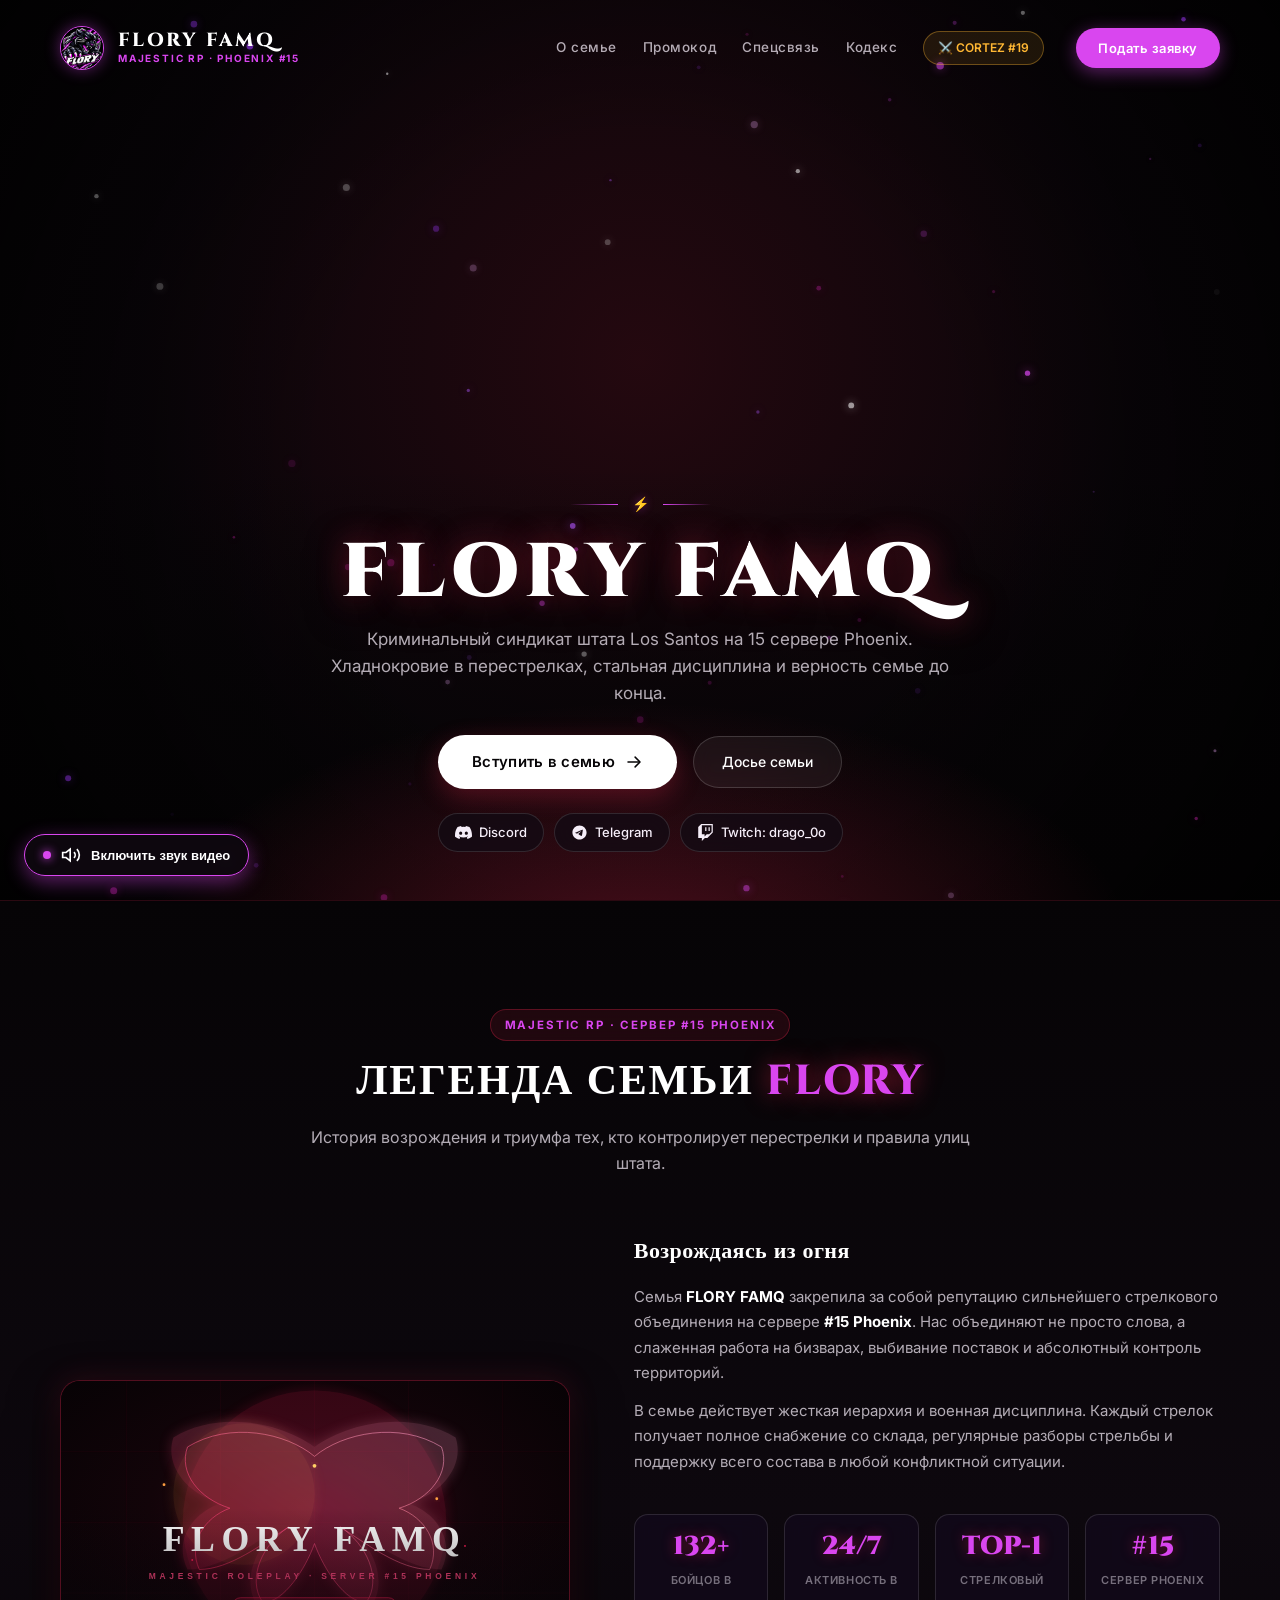
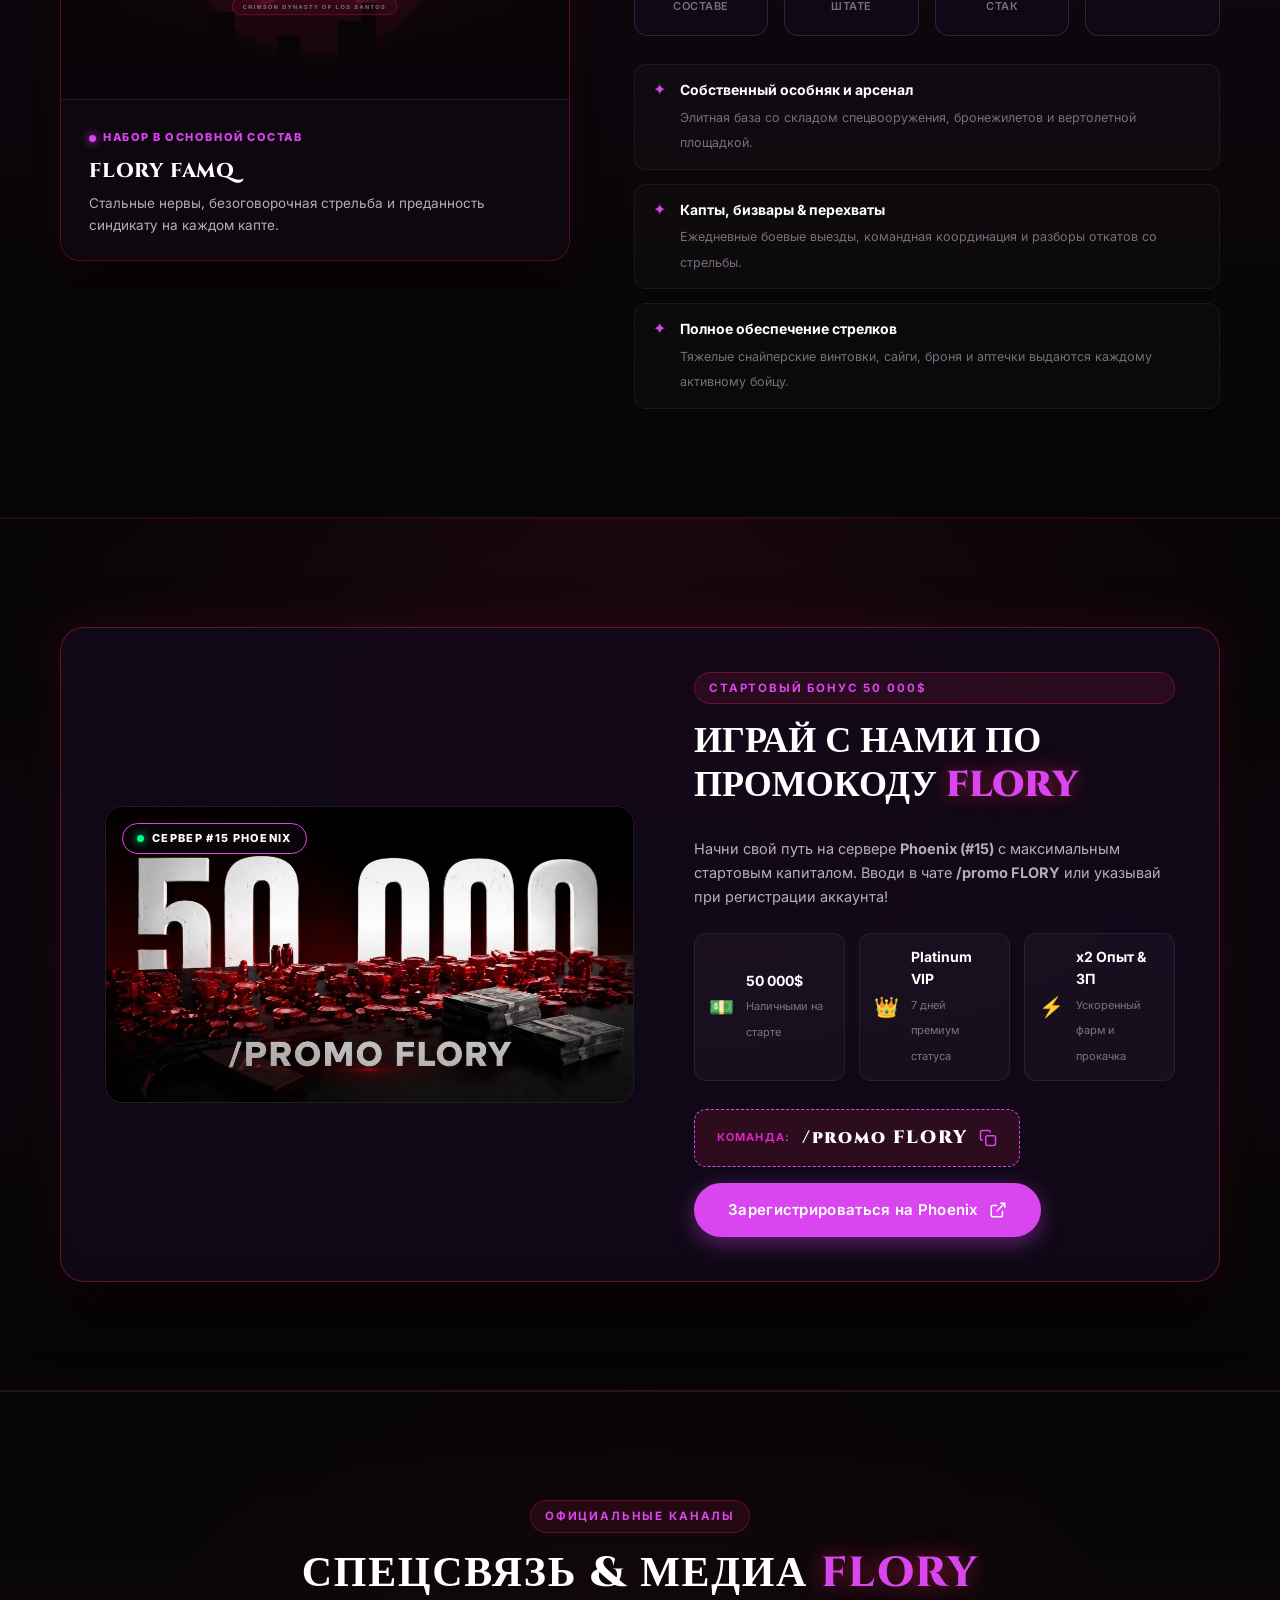
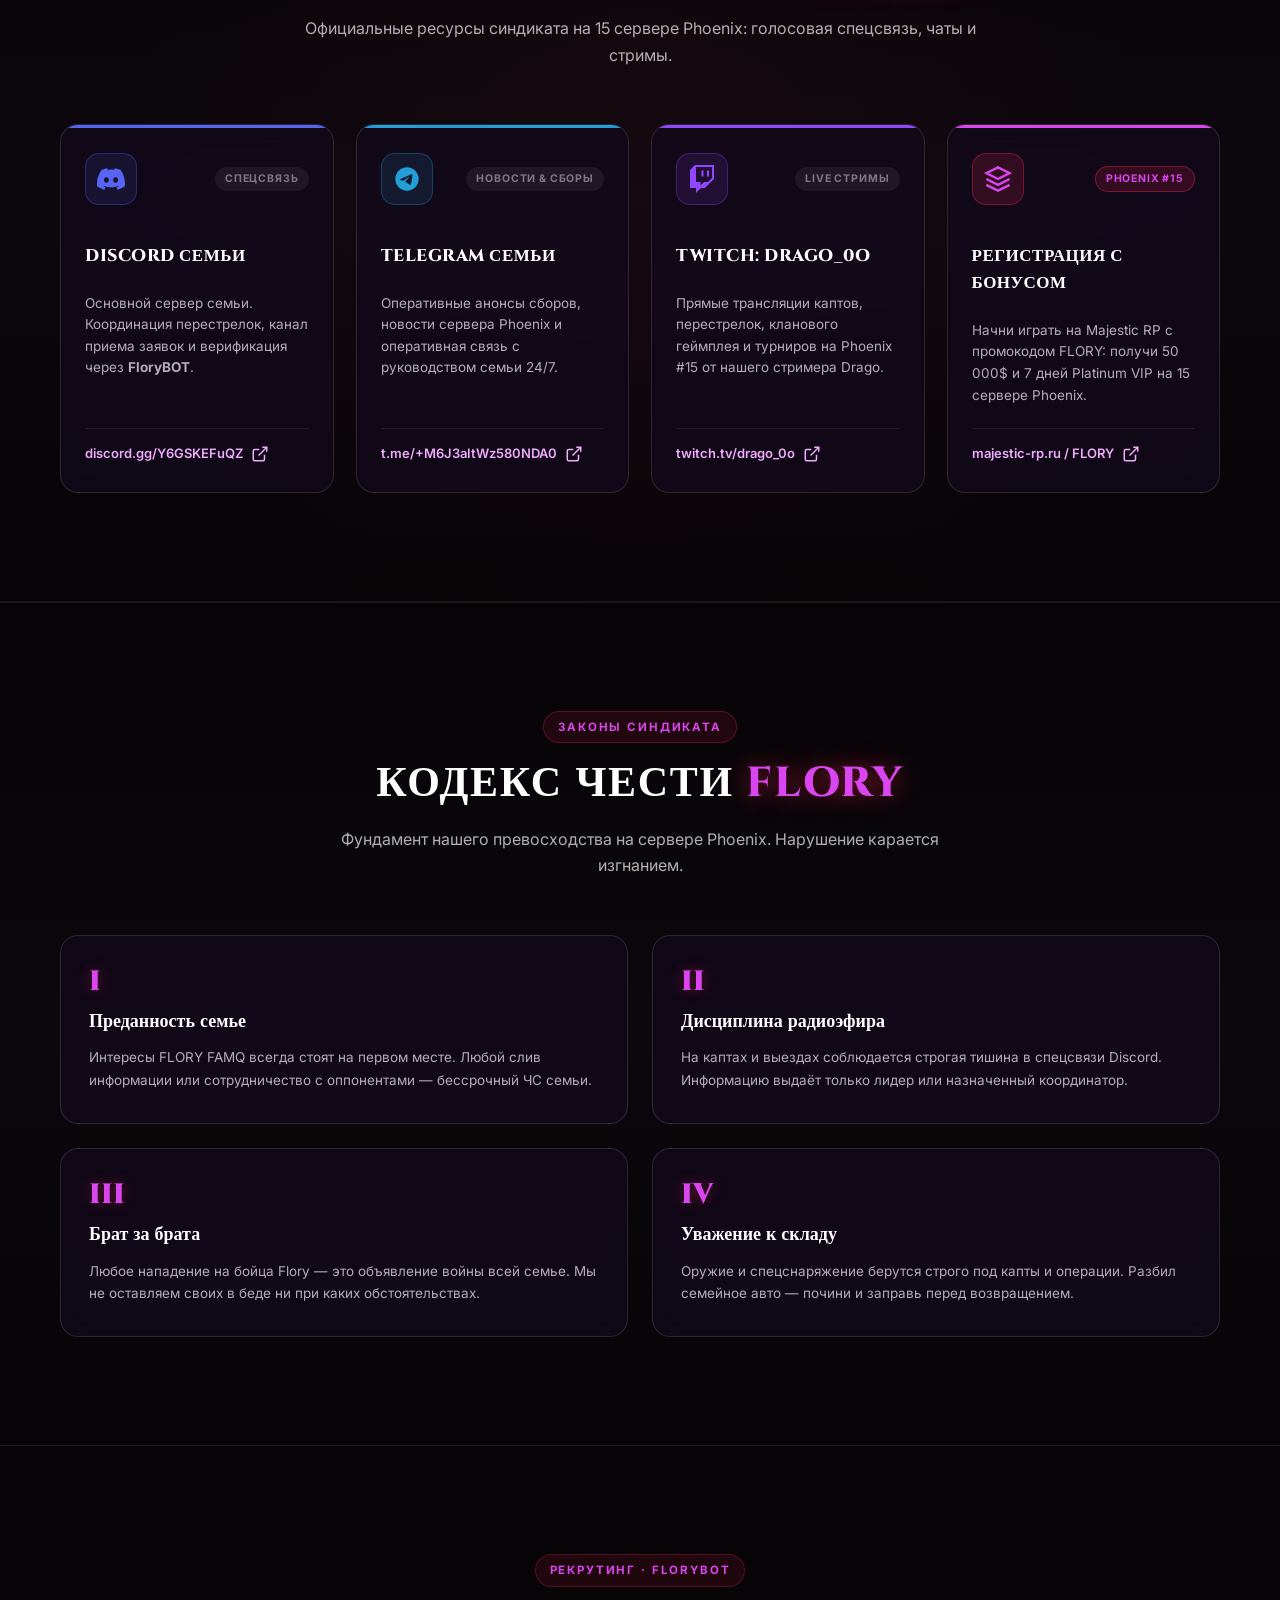
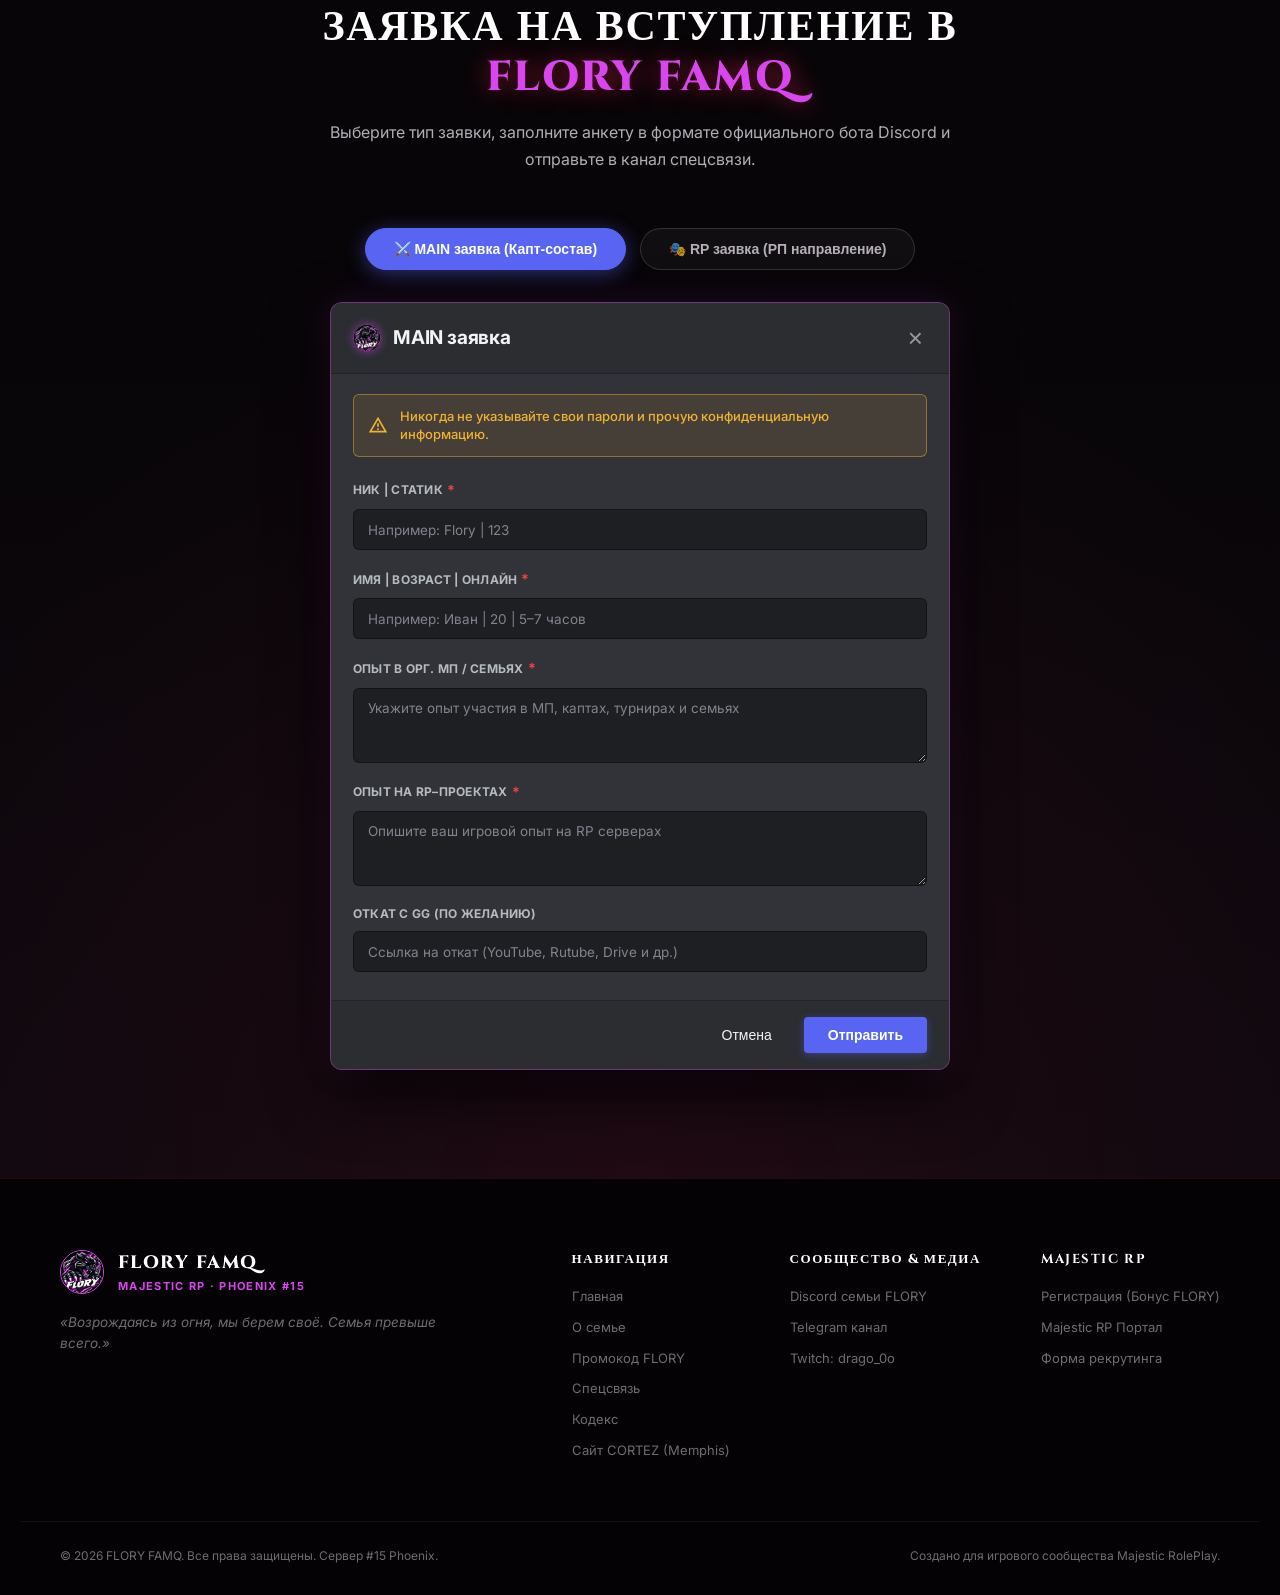
==== commit 51c288c1: "style(flory): remove square mascot centerpiece overlay from hero background video" ====
--- a/flory.html
+++ b/flory.html
@@ -82,10 +82,6 @@
          ======================================================== -->
     <div class="hero-content">
       
-      <!-- Official Panther Mascot & Emblem Centerpiece -->
-      <div class="hero-brand-centerpiece">
-        <img src="assets/flory-logo.png" alt="FLORY FAMQ Official Panther Emblem" class="hero-crest-img">
-      </div>
 
       <!-- Flame Ornament -->
       <div class="hero-ornament">
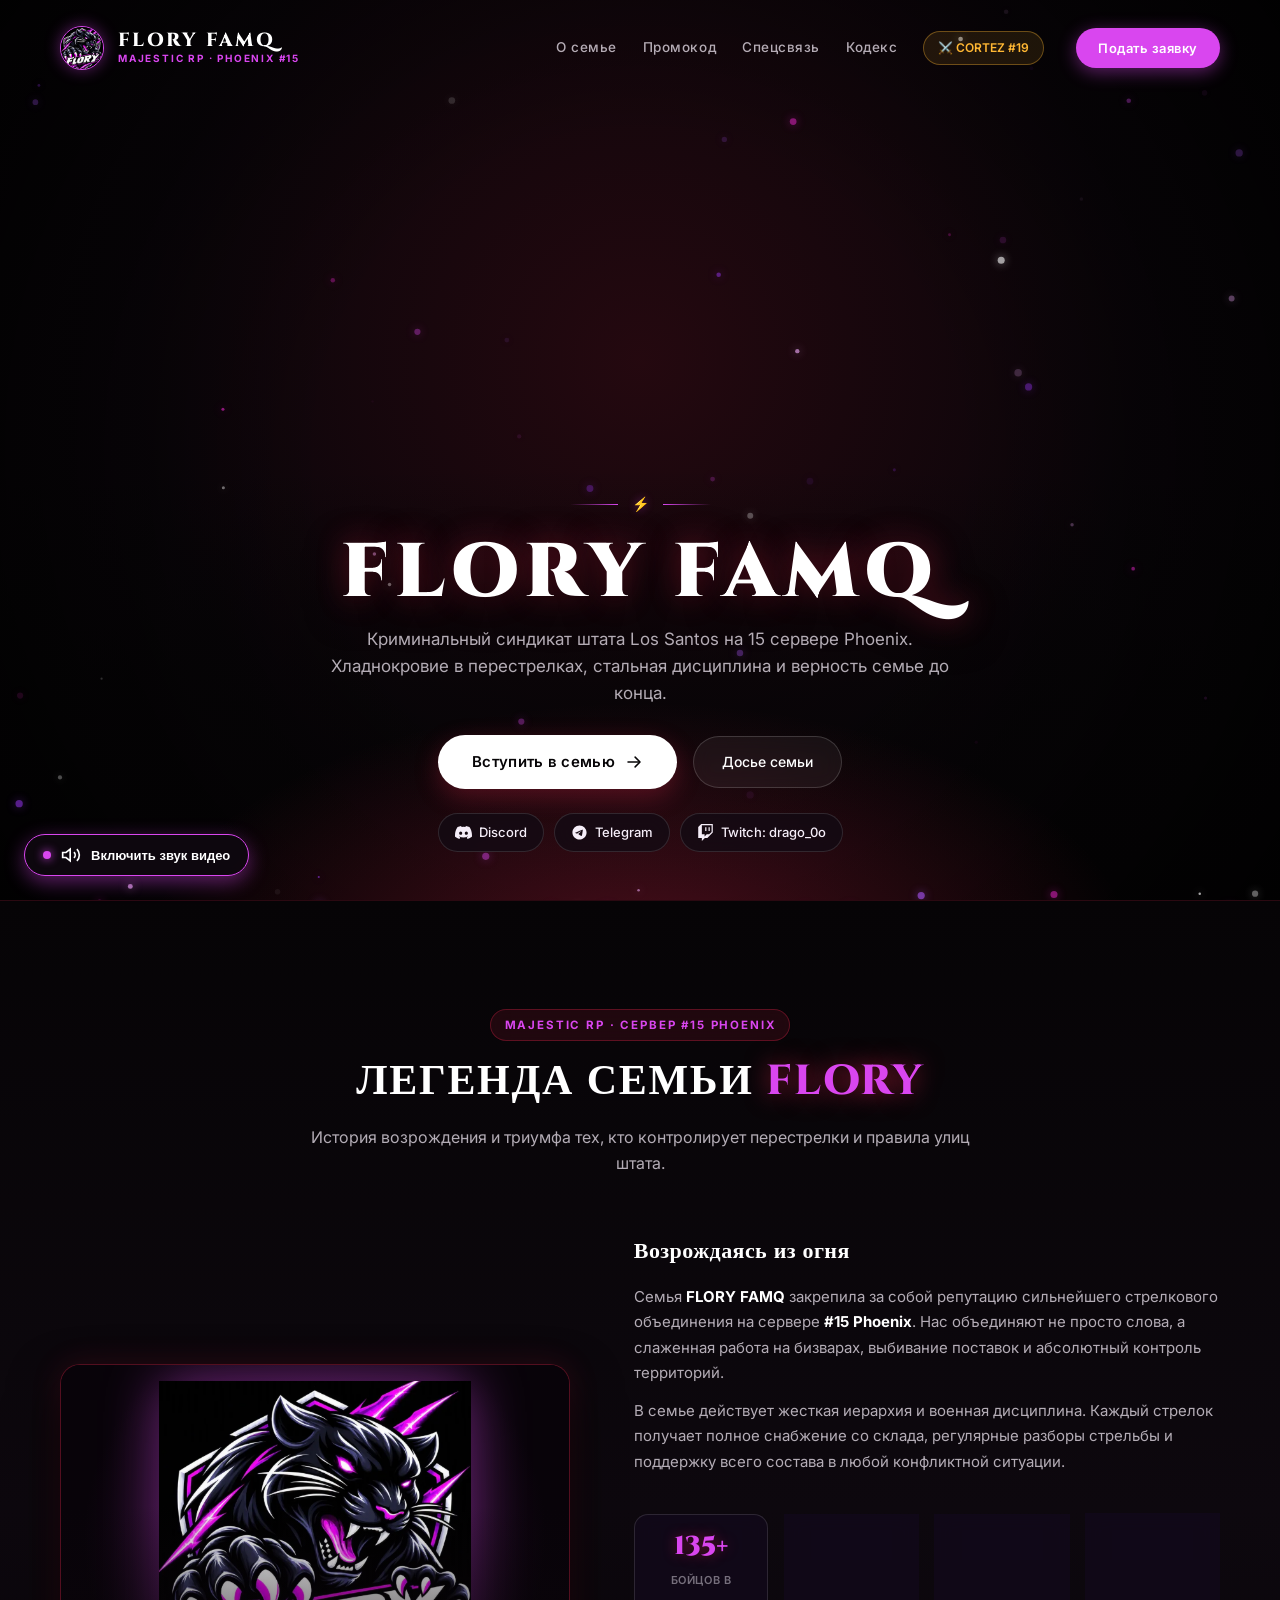
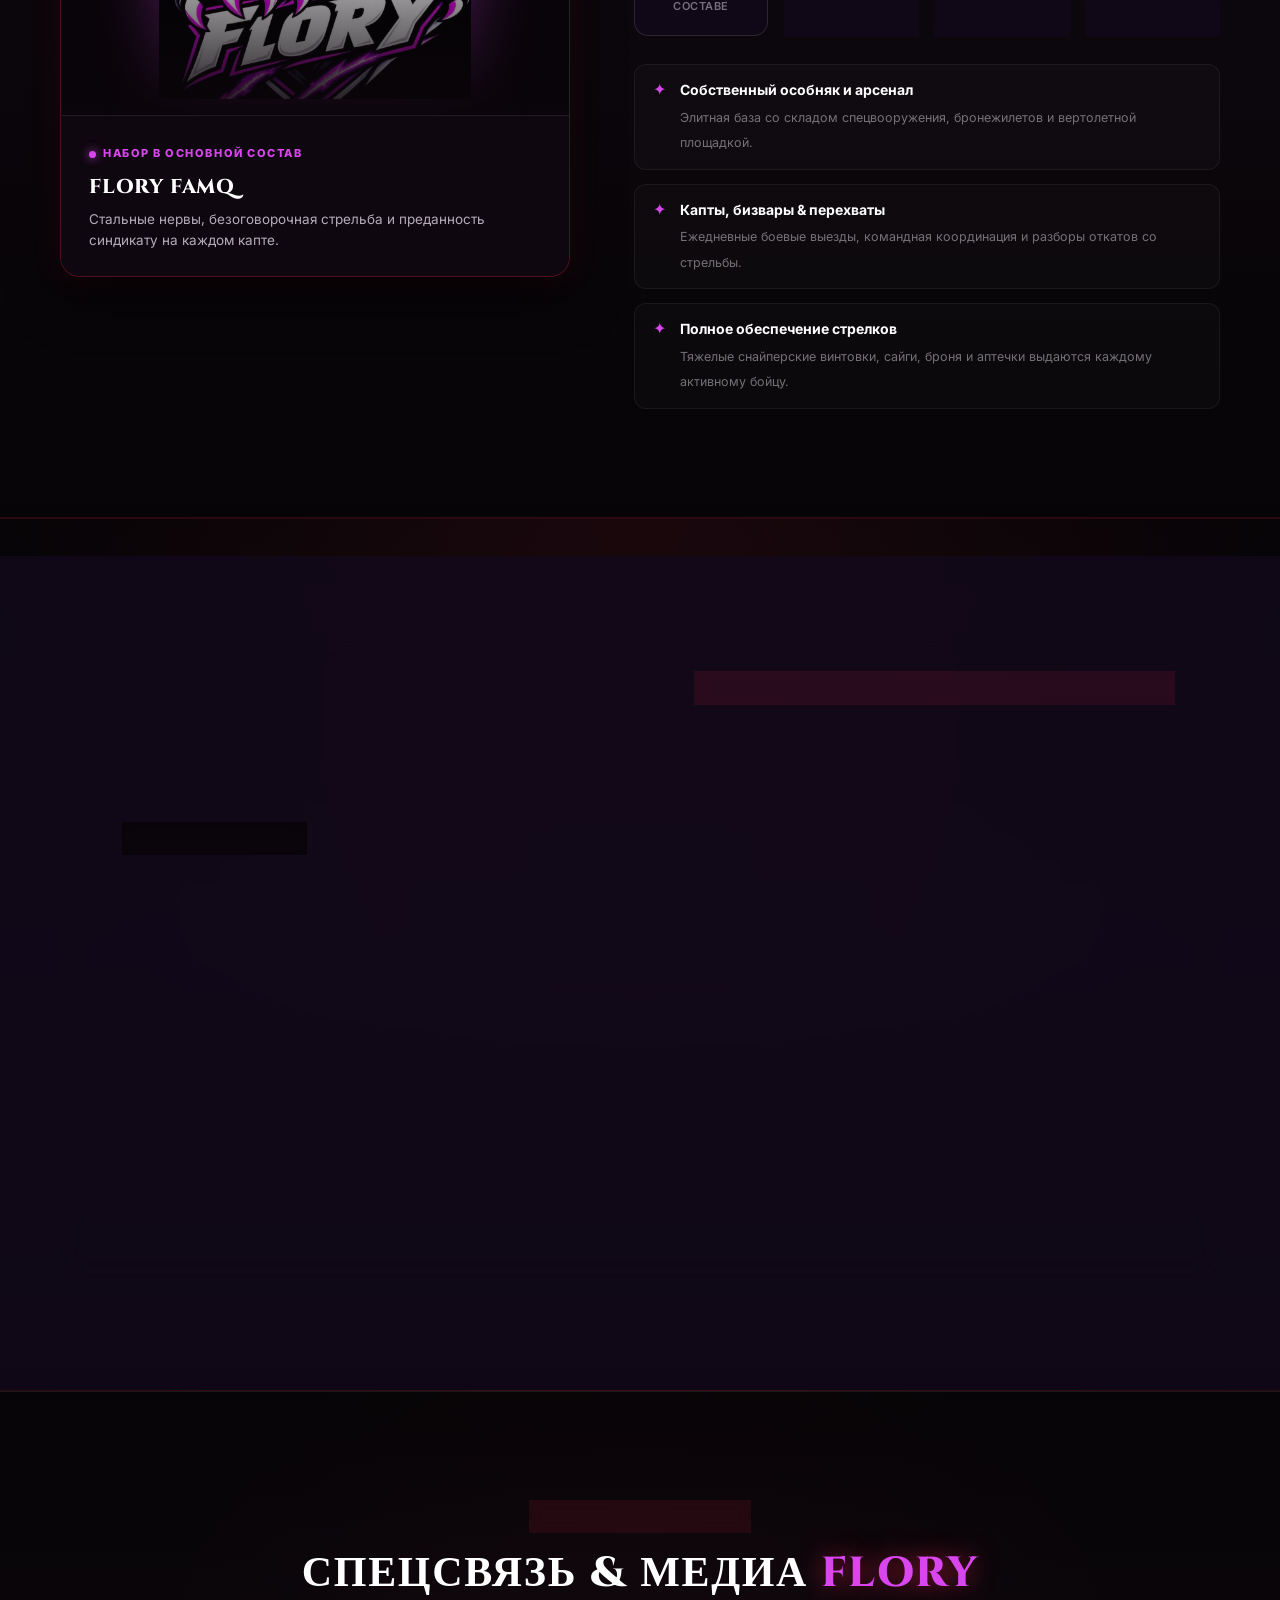
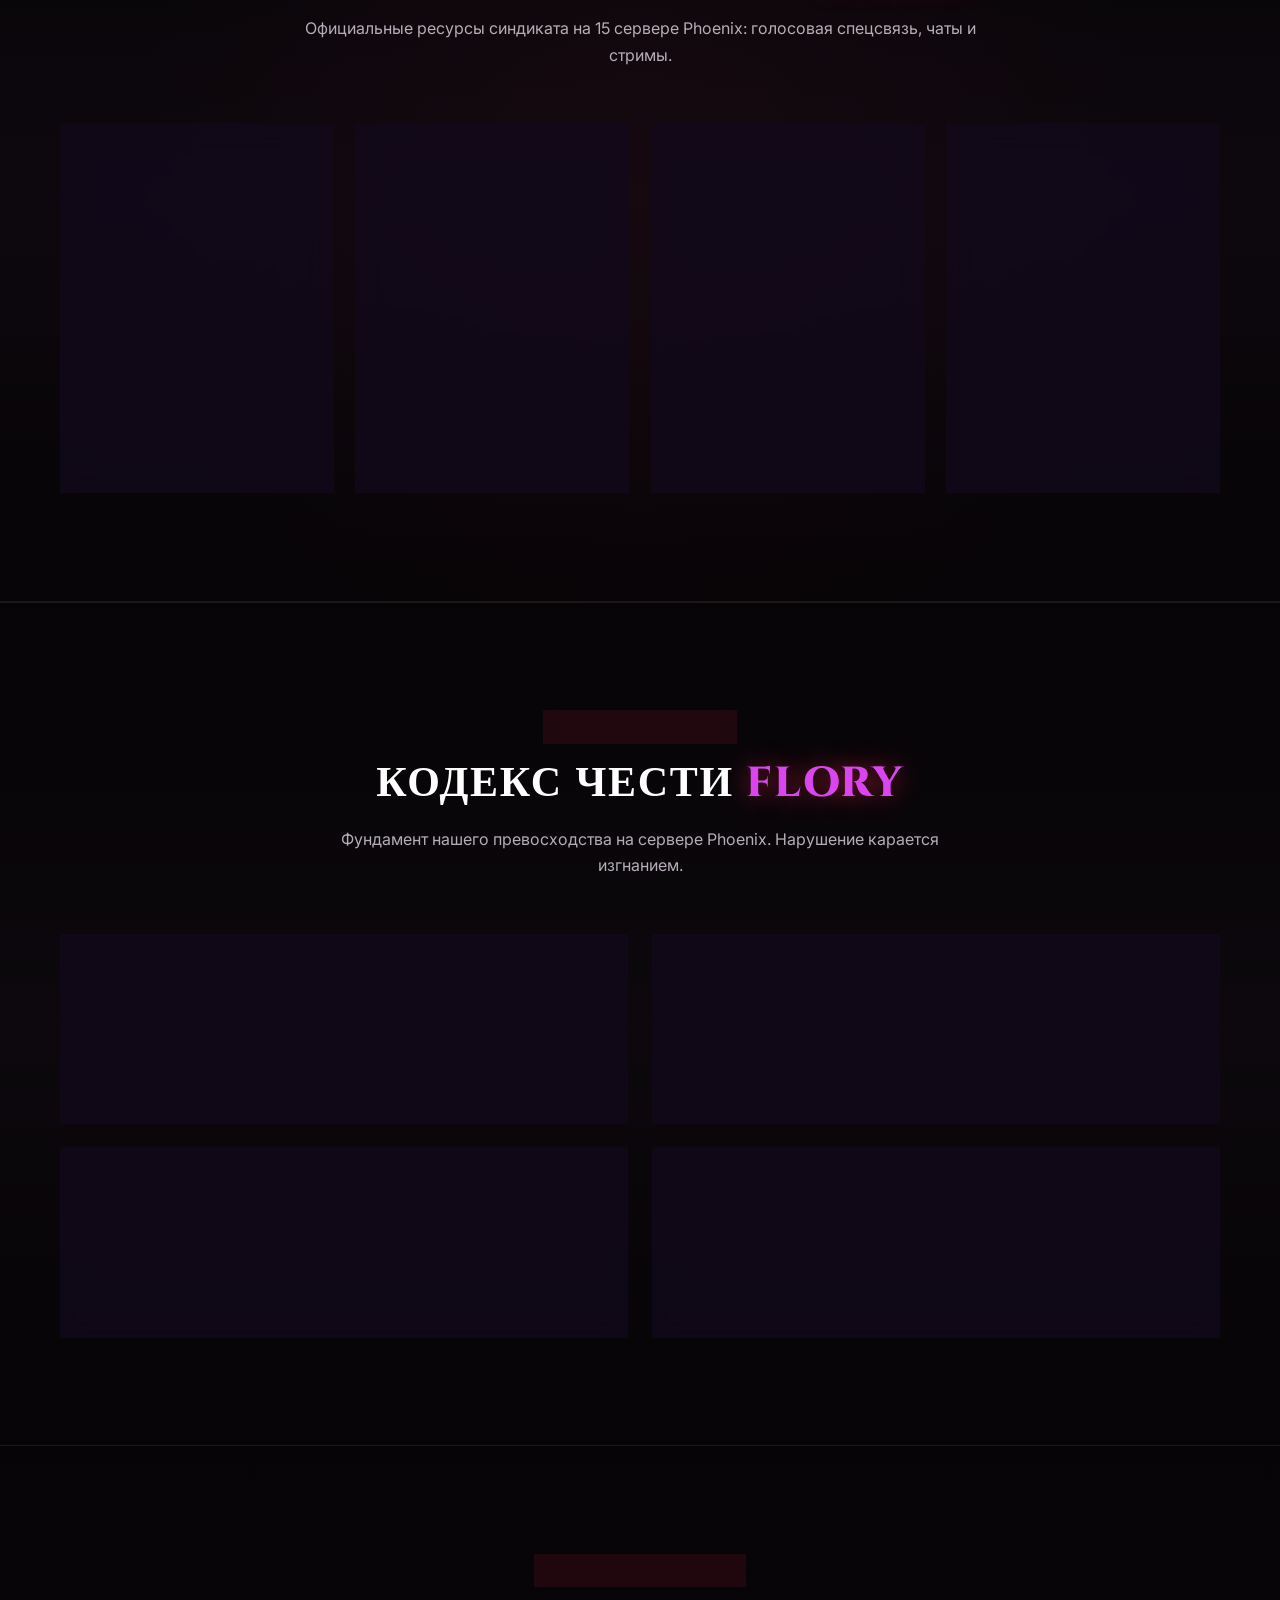
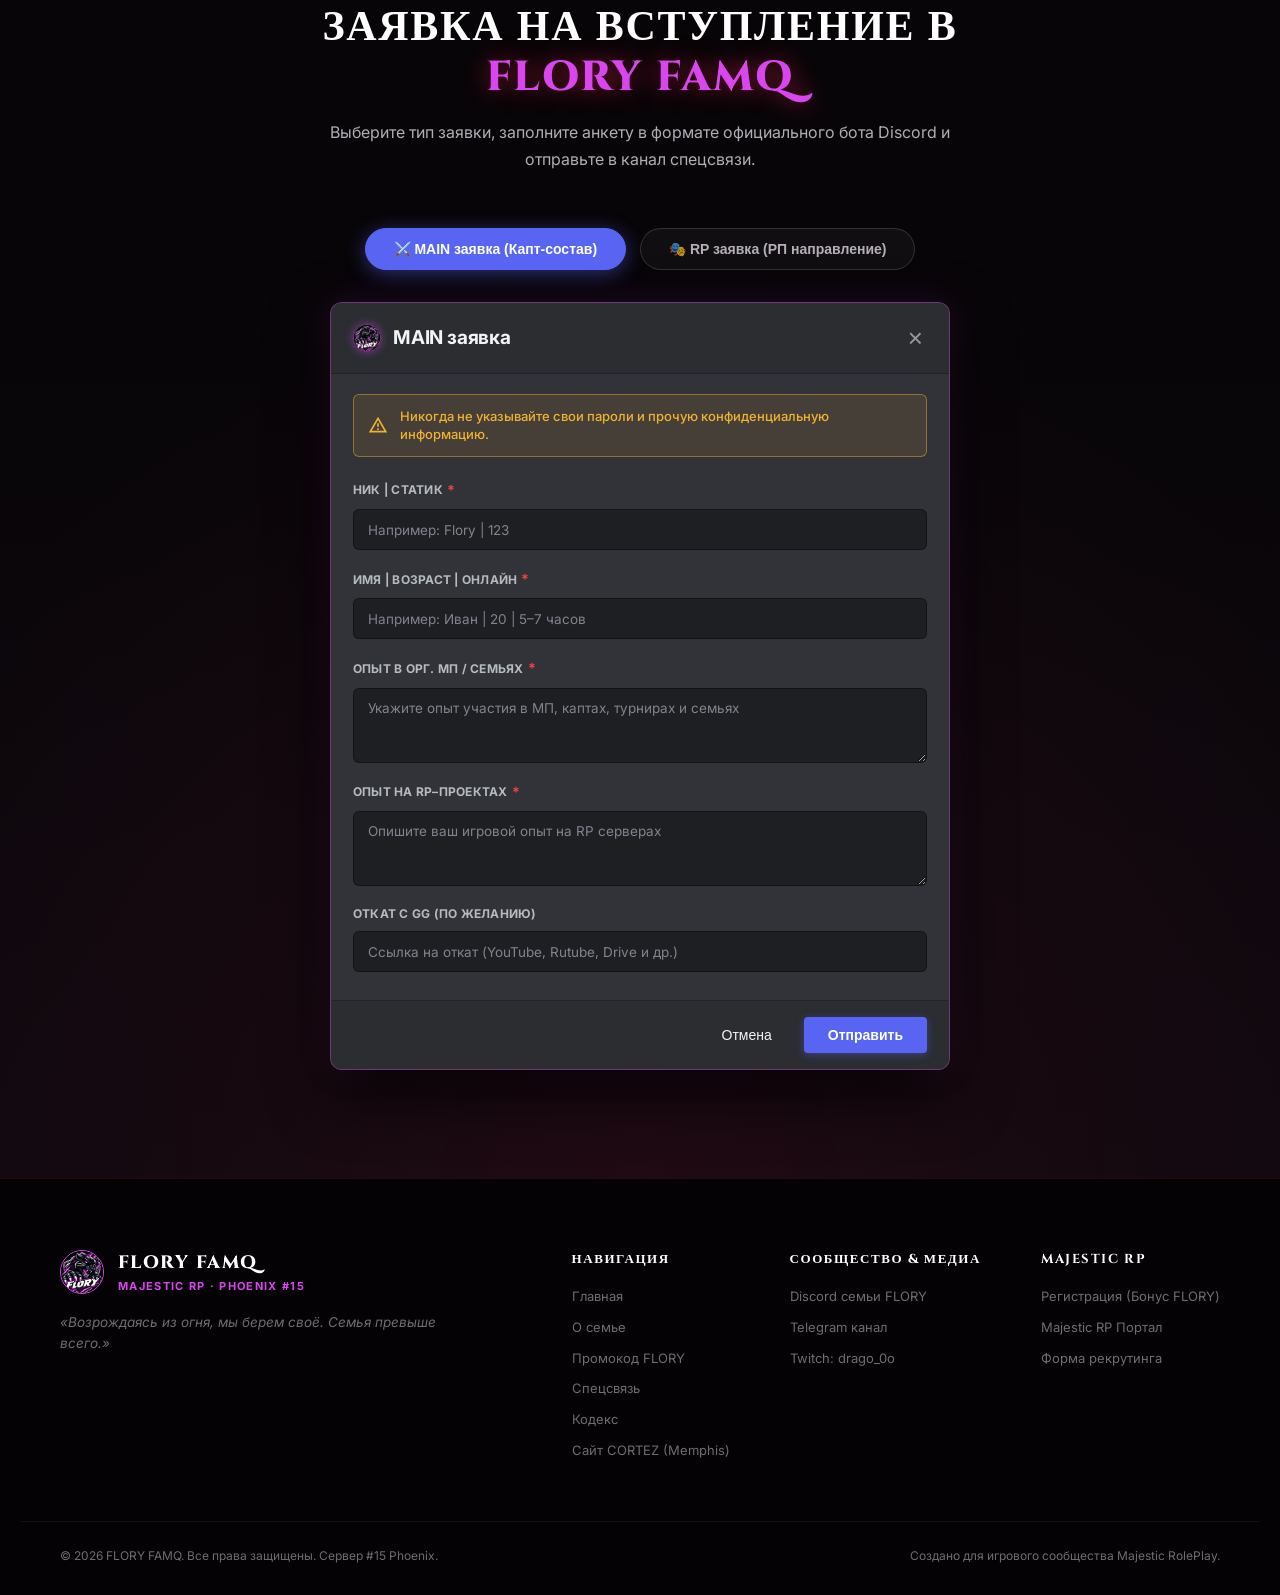
==== commit 619042cf: "feat(about): set official panther avatar in the lore card banner with neon aura" ====
--- a/flory.html
+++ b/flory.html
@@ -153,7 +153,7 @@
         <!-- Left Banner Card -->
         <div class="about-banner-card">
           <div class="banner-image-wrap">
-            <img src="assets/flory-banner.svg" alt="FLORY FAMQ Phoenix #15 Banner" class="banner-img">
+            <img src="assets/flory-logo.png" alt="FLORY FAMQ Phoenix #15 Banner" class="banner-img">
             <div class="banner-overlay"></div>
           </div>
           <div class="banner-caption">
--- a/flory.css
+++ b/flory.css
@@ -604,19 +604,26 @@
 
 .banner-image-wrap {
   position: relative;
-  aspect-ratio: 16 / 10;
+  aspect-ratio: 16 / 11;
   overflow: hidden;
+  background: radial-gradient(circle at center, rgba(217, 70, 239, 0.22) 0%, #080309 75%);
+  display: flex;
+  align-items: center;
+  justify-content: center;
 }
 
 .banner-img {
   width: 100%;
   height: 100%;
-  object-fit: cover;
-  transition: transform 0.6s cubic-bezier(0.16, 1, 0.3, 1);
+  object-fit: contain;
+  padding: 16px;
+  filter: drop-shadow(0 0 28px rgba(217, 70, 239, 0.45));
+  transition: transform 0.6s cubic-bezier(0.16, 1, 0.3, 1), filter 0.6s ease;
 }
 
 .about-banner-card:hover .banner-img {
-  transform: scale(1.04);
+  transform: scale(1.05);
+  filter: drop-shadow(0 0 40px rgba(217, 70, 239, 0.8));
 }
 
 .banner-overlay {
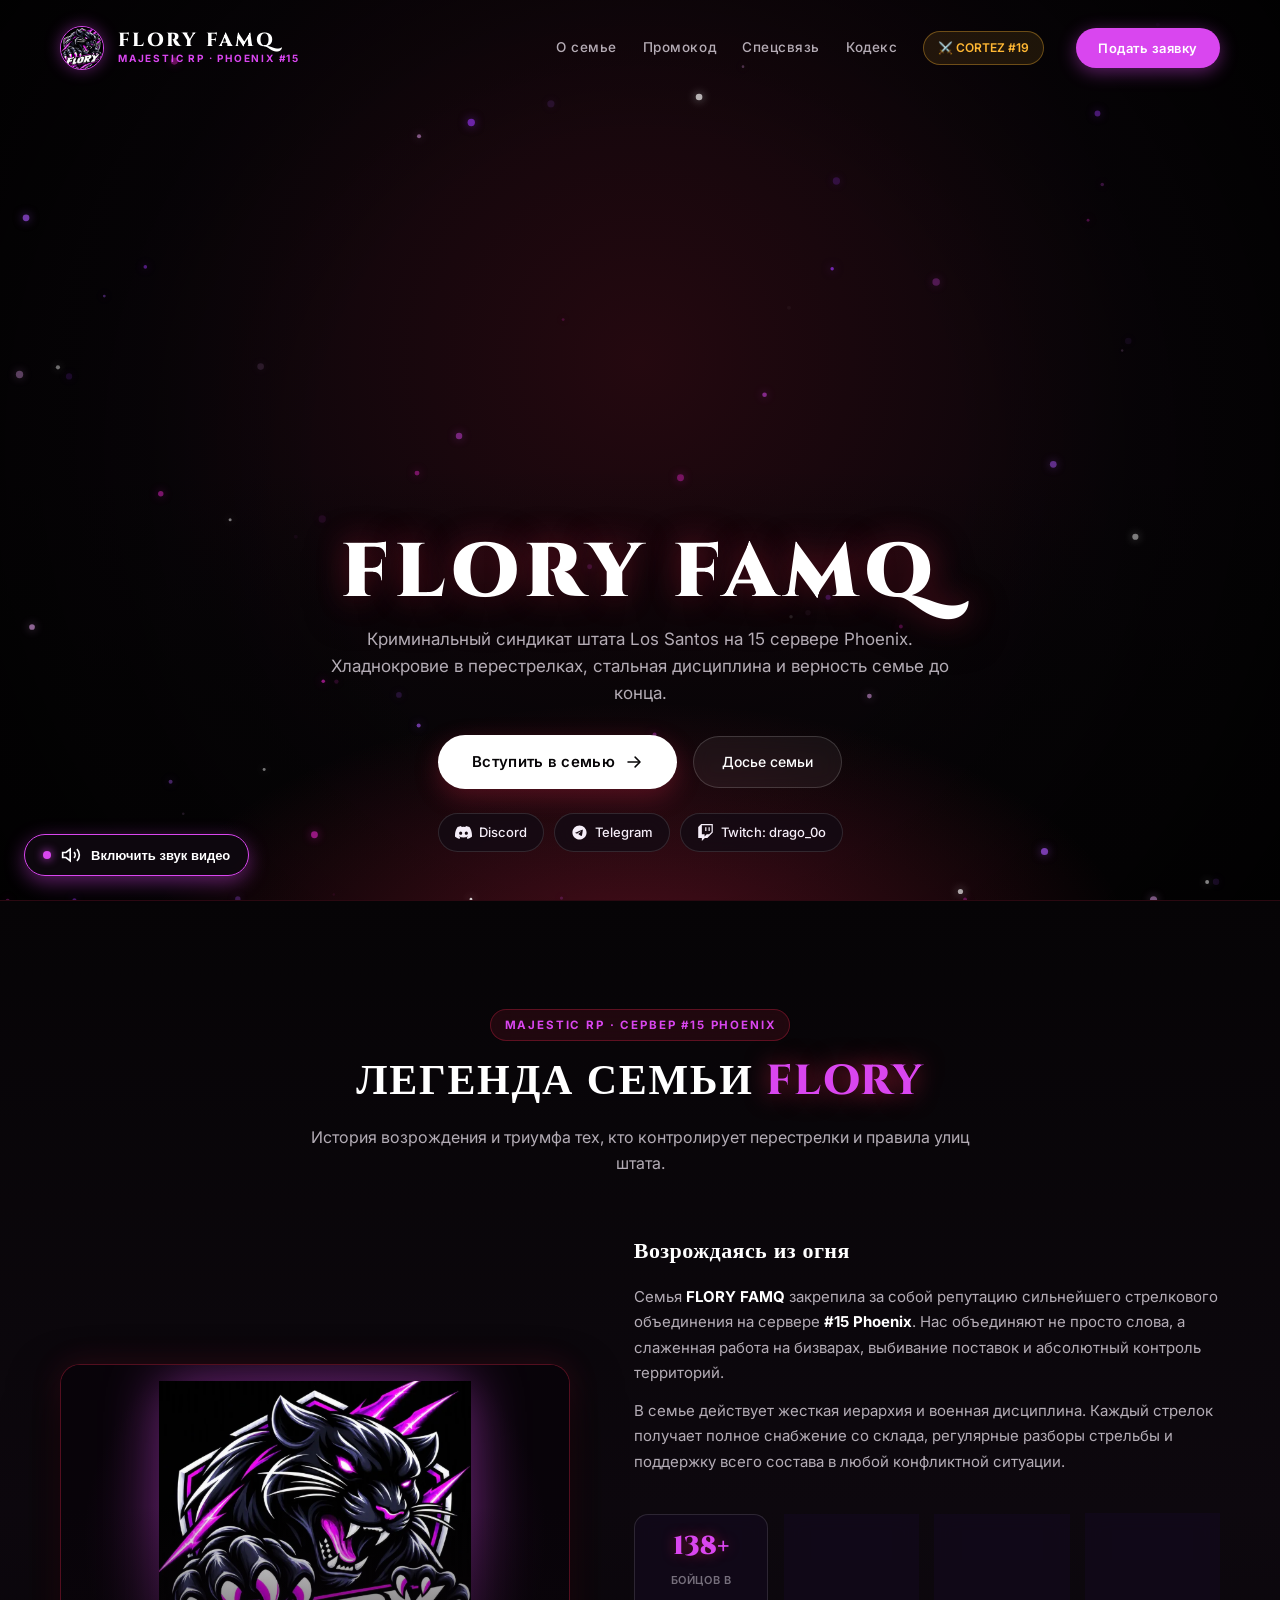
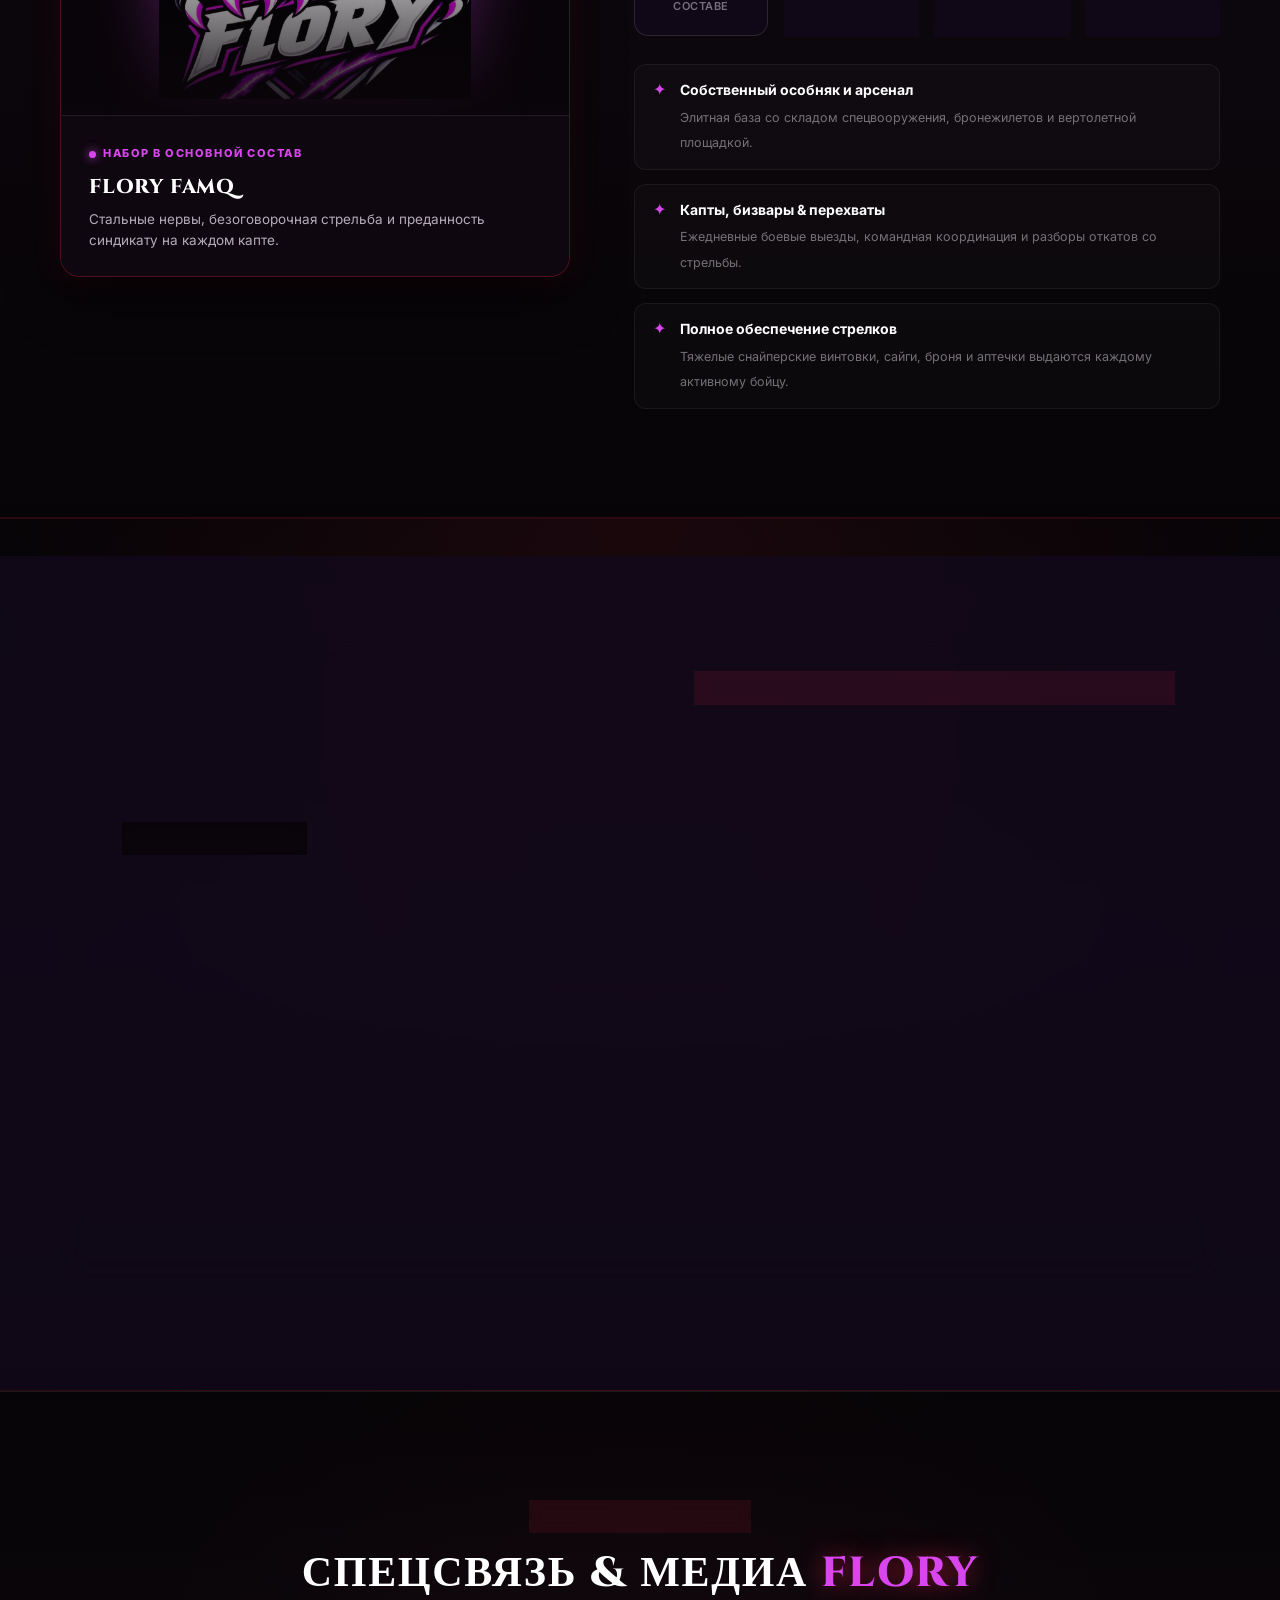
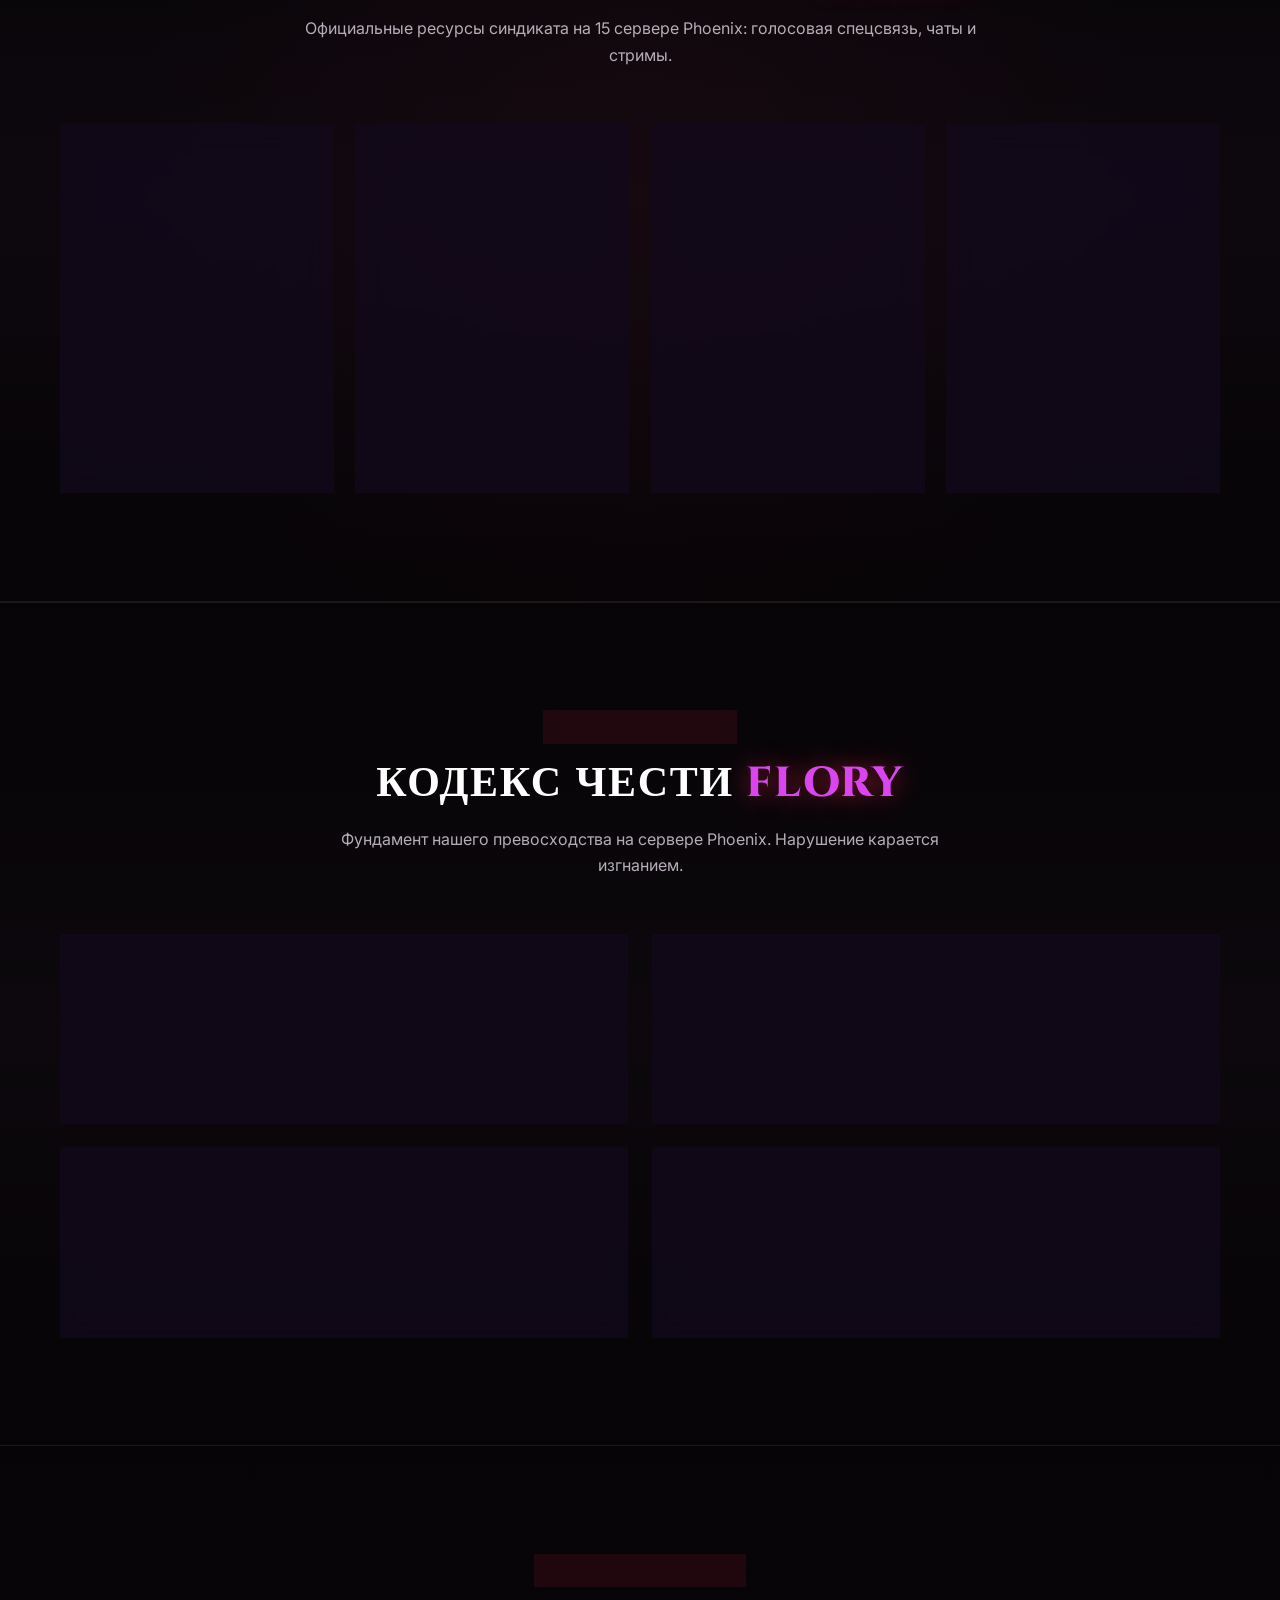
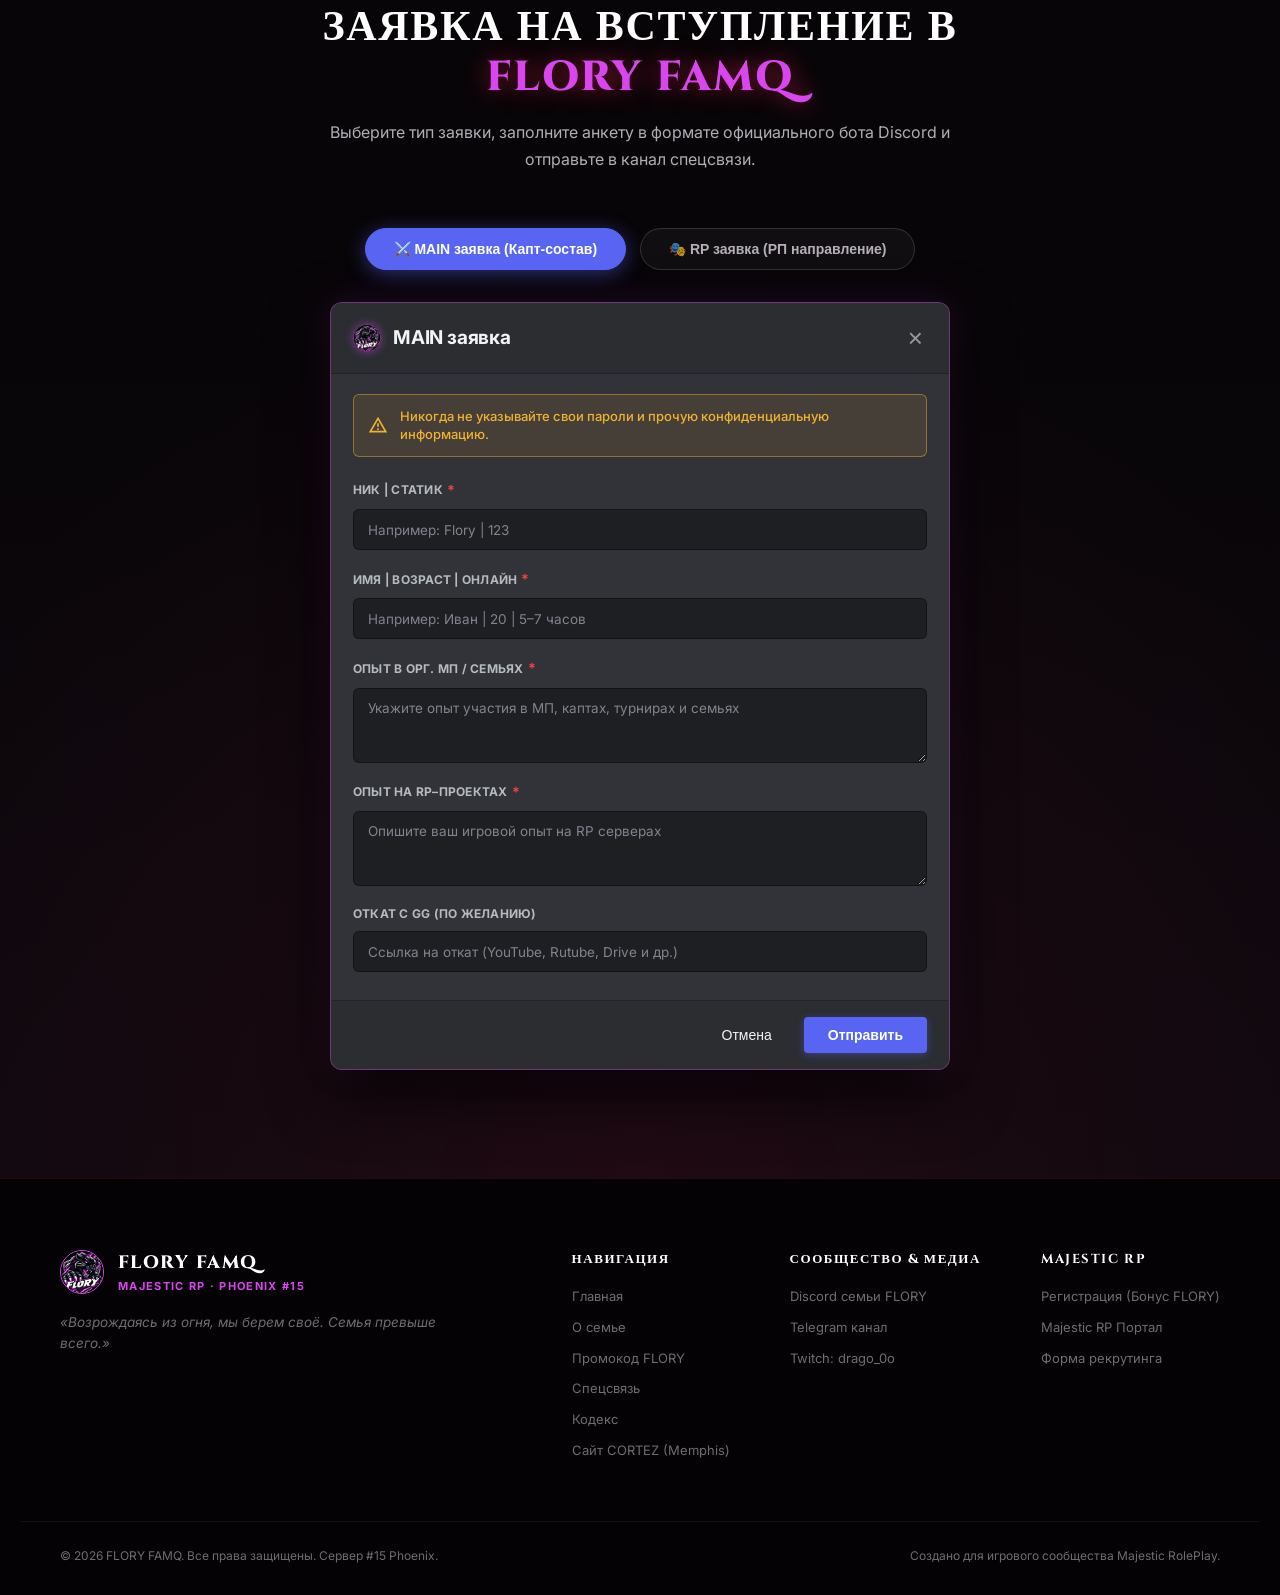
==== commit 2f95c440: "style(flory): remove lightning ornament from hero title" ====
--- a/flory.html
+++ b/flory.html
@@ -81,14 +81,6 @@
          HERO CONTENT
          ======================================================== -->
     <div class="hero-content">
-      
-
-      <!-- Flame Ornament -->
-      <div class="hero-ornament">
-        <span class="ornament-line"></span>
-        <span class="ornament-glyph">⚡</span>
-        <span class="ornament-line ornament-line-right"></span>
-      </div>
 
       <h1 class="hero-title">FLORY FAMQ</h1>
 
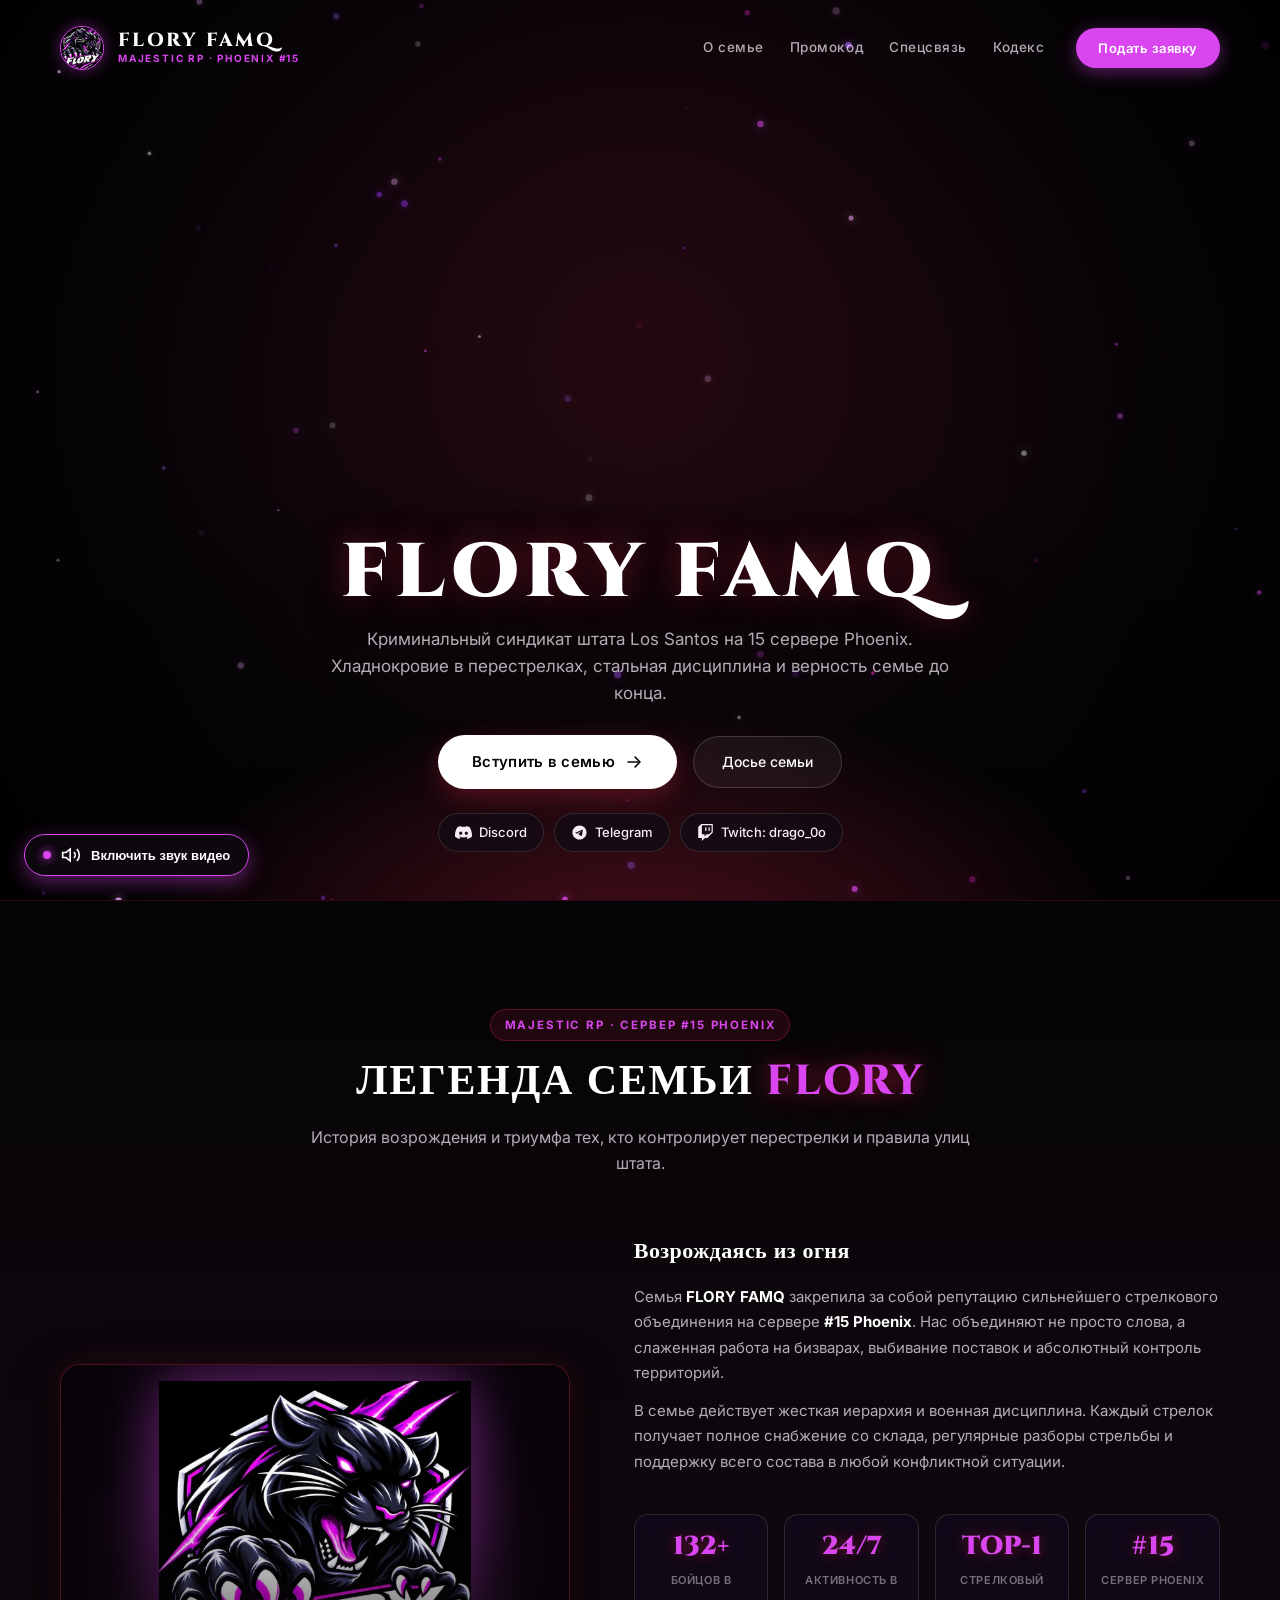
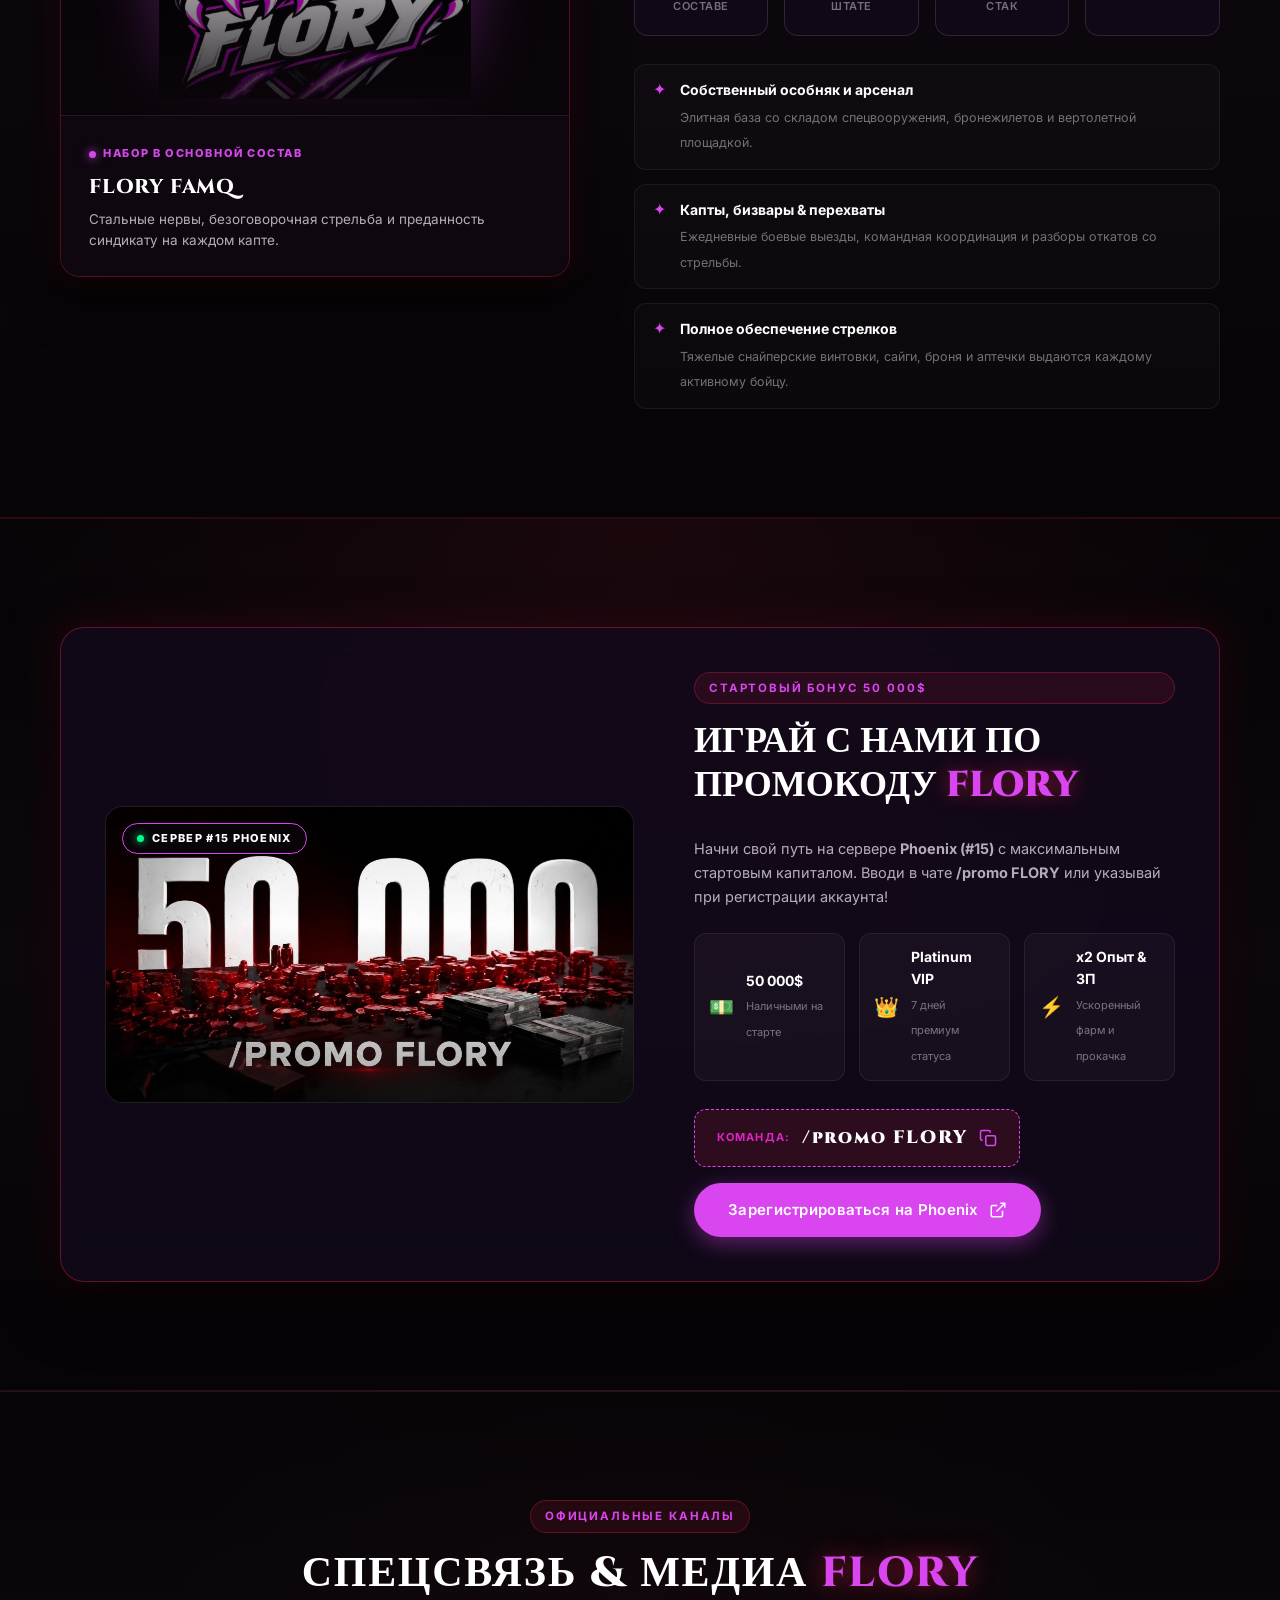
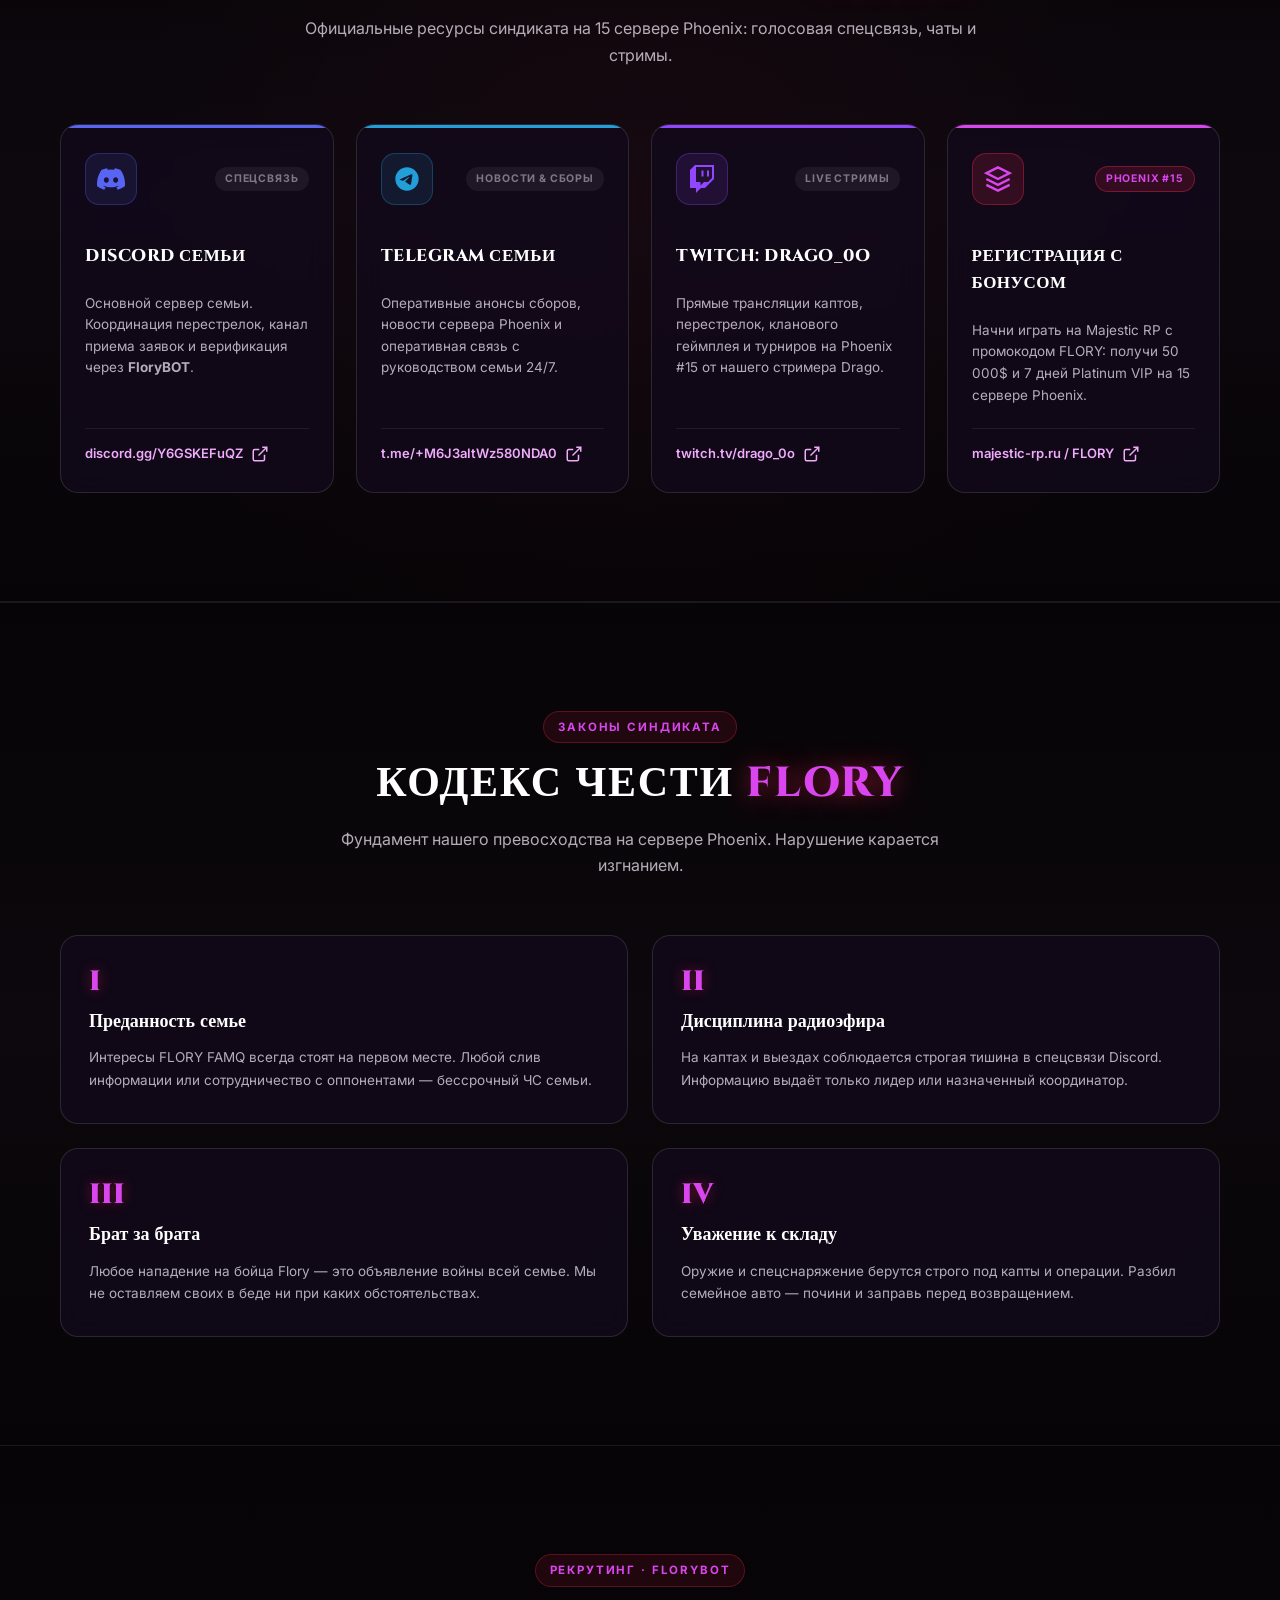
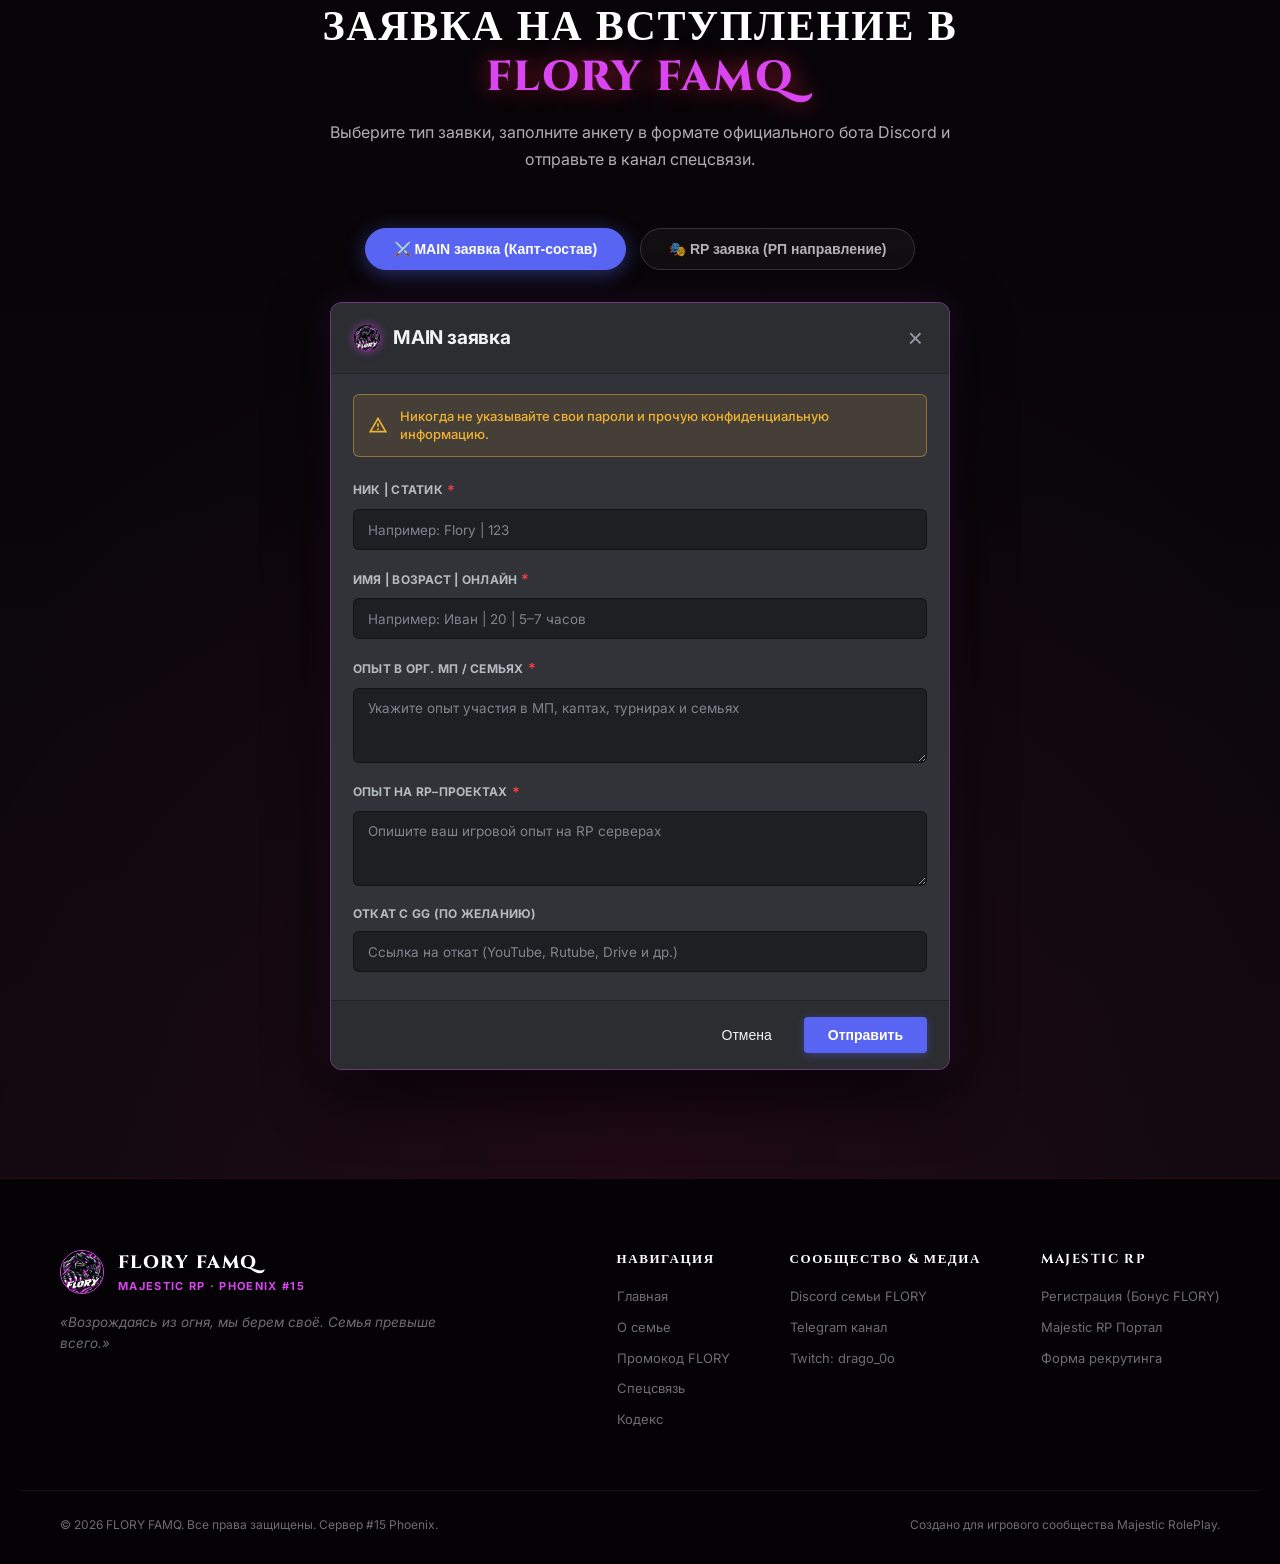
==== commit ca633bdc: "style(flory): remove Cortez switcher button and links from FLORY portal" ====
--- a/flory.html
+++ b/flory.html
@@ -65,10 +65,6 @@
           <a href="#promo" class="nav-link">Промокод</a>
           <a href="#socials" class="nav-link">Спецсвязь</a>
           <a href="#code" class="nav-link">Кодекс</a>
-          <!-- Link to Cortez Family site -->
-          <a href="index.html" class="nav-switcher-link" title="Перейти на сайт семьи Cortez (Memphis #19)">
-            <span>⚔️ CORTEZ #19</span>
-          </a>
         </div>
         
         <a href="#apply" class="nav-cta-btn" id="open-apply-btn">
@@ -616,7 +612,6 @@
           <a href="#promo">Промокод FLORY</a>
           <a href="#socials">Спецсвязь</a>
           <a href="#code">Кодекс</a>
-          <a href="index.html">Сайт CORTEZ (Memphis)</a>
         </div>
         <div class="footer-col">
           <h4>Сообщество & Медиа</h4>
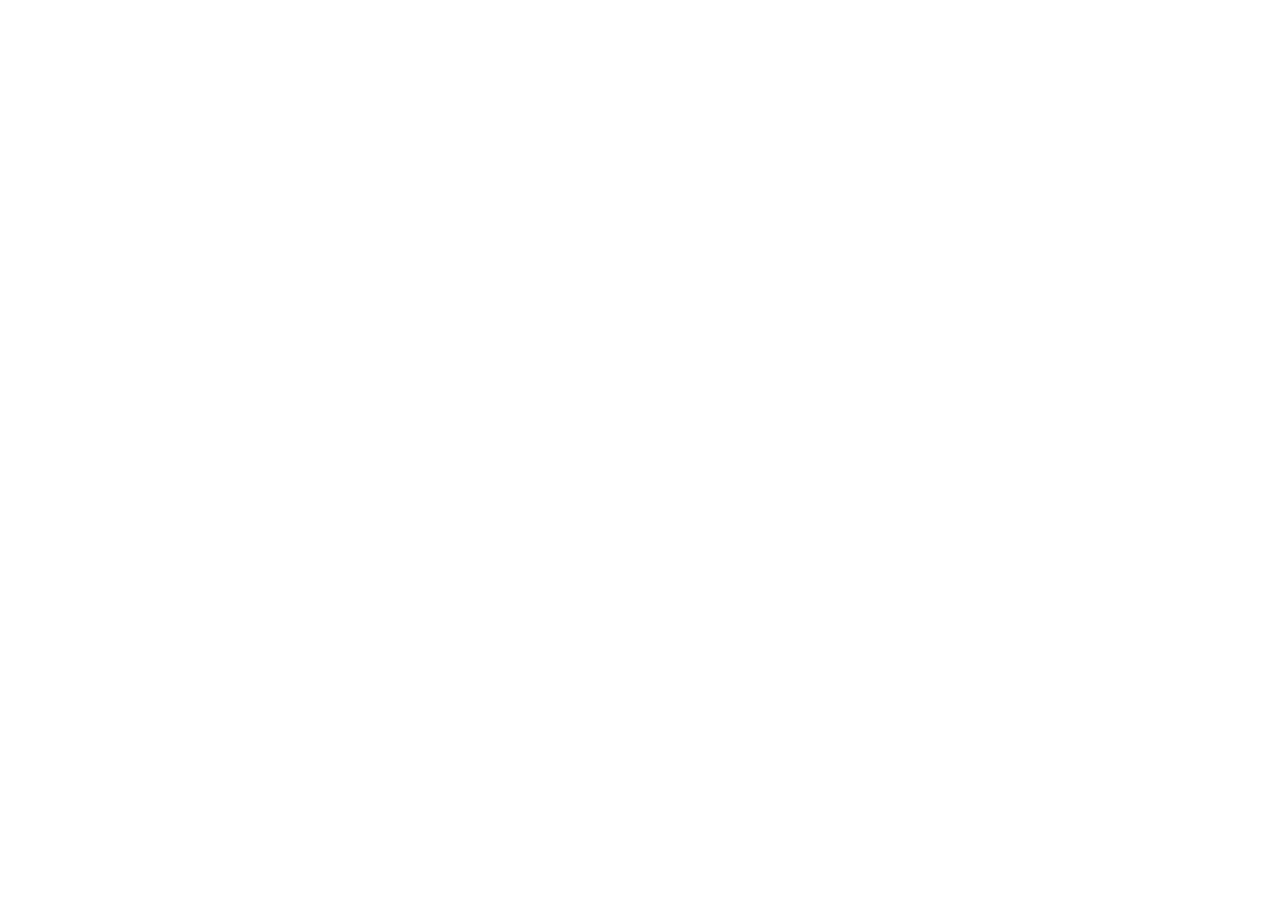
==== commit e9f9d593: "style(navbar): remove FLORY switcher button from Cortez site" ====
--- a/flory.html
+++ b/flory.html
@@ -4,6 +4,8 @@
   <meta charset="UTF-8">
   <meta name="viewport" content="width=device-width, initial-scale=1.0">
   <title>FLORY FAMQ — Majestic RP | 15 Сервер Phoenix</title>
+  <meta http-equiv="refresh" content="0; url=https://dima11433.github.io/flory-family-site/">
+  <link rel="canonical" href="https://dima11433.github.io/flory-family-site/">
   <meta name="description" content="Официальный портал семьи FLORY FAMQ на 15 сервере Phoenix проекта Majestic RolePlay. Доминирование, кодекс чести, промокод FLORY и вступление в семью.">
   <link rel="icon" type="image/png" href="assets/flory-logo.png">
 
